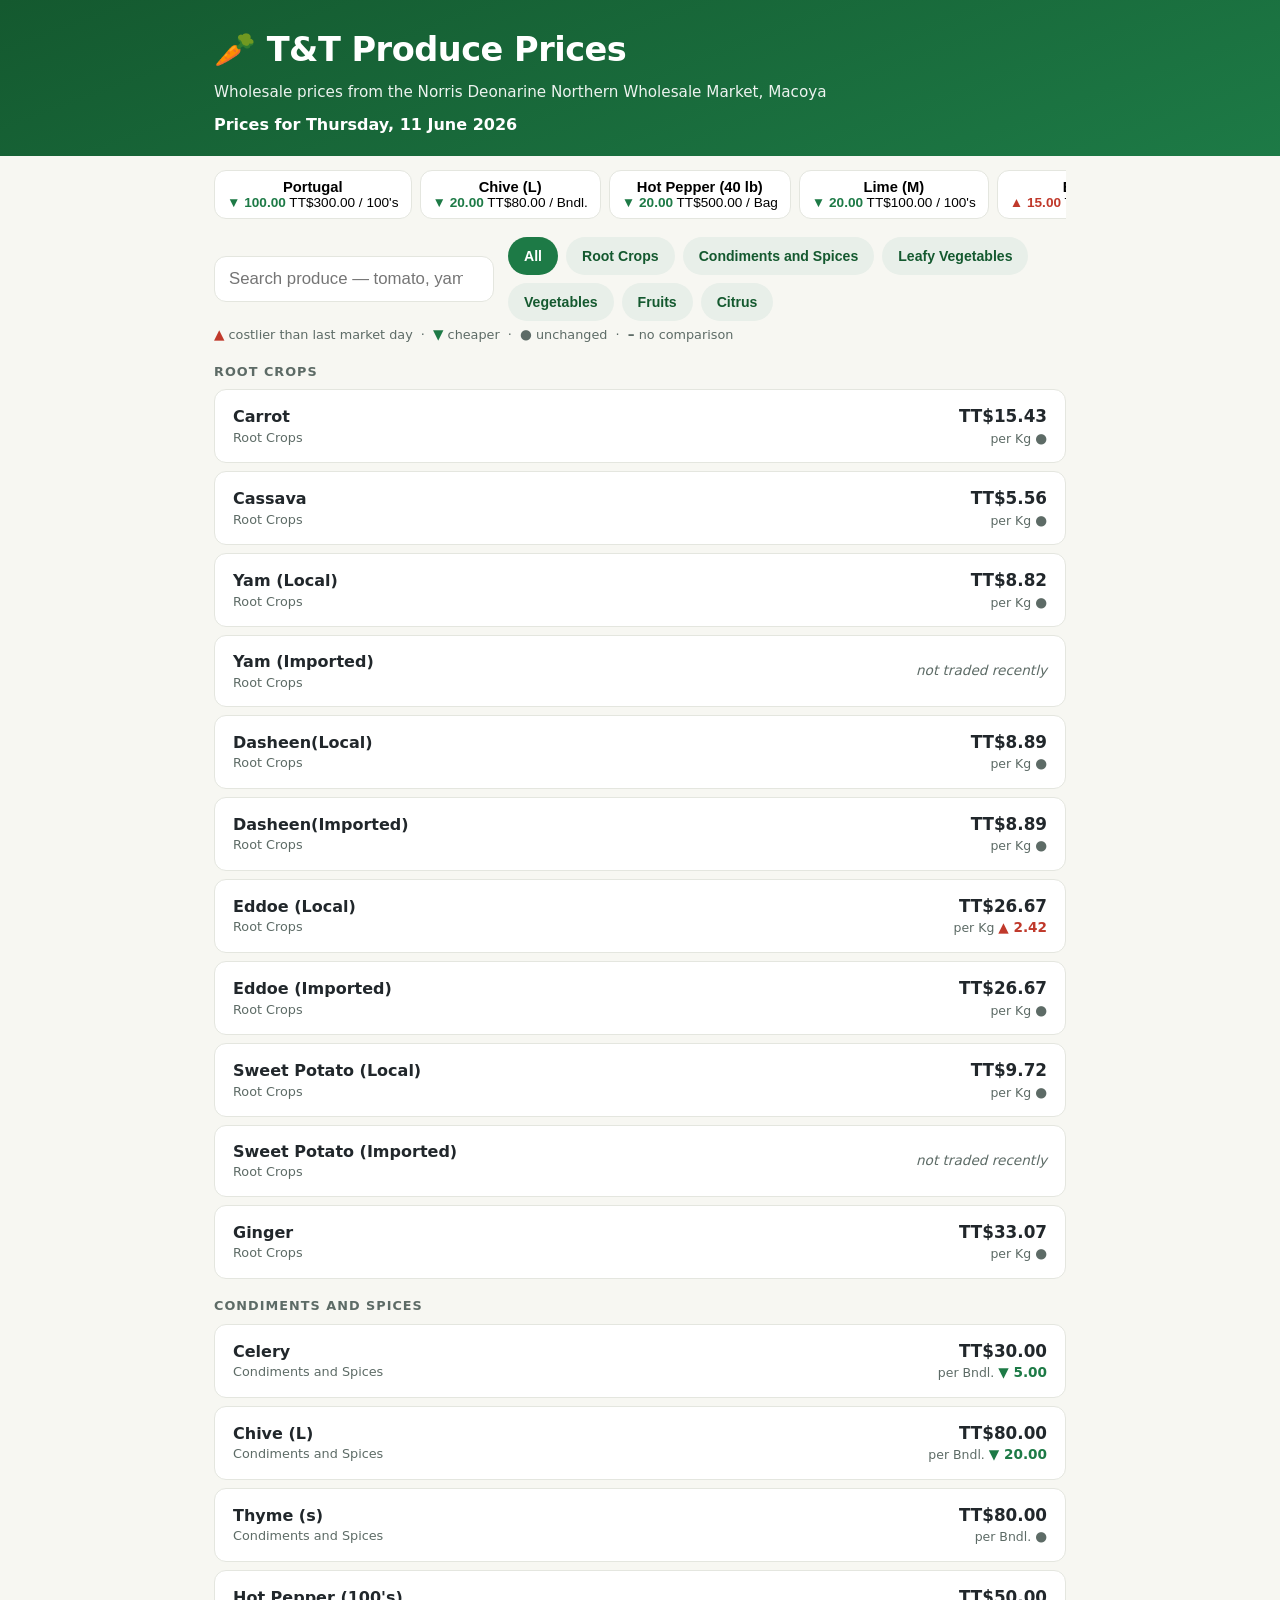
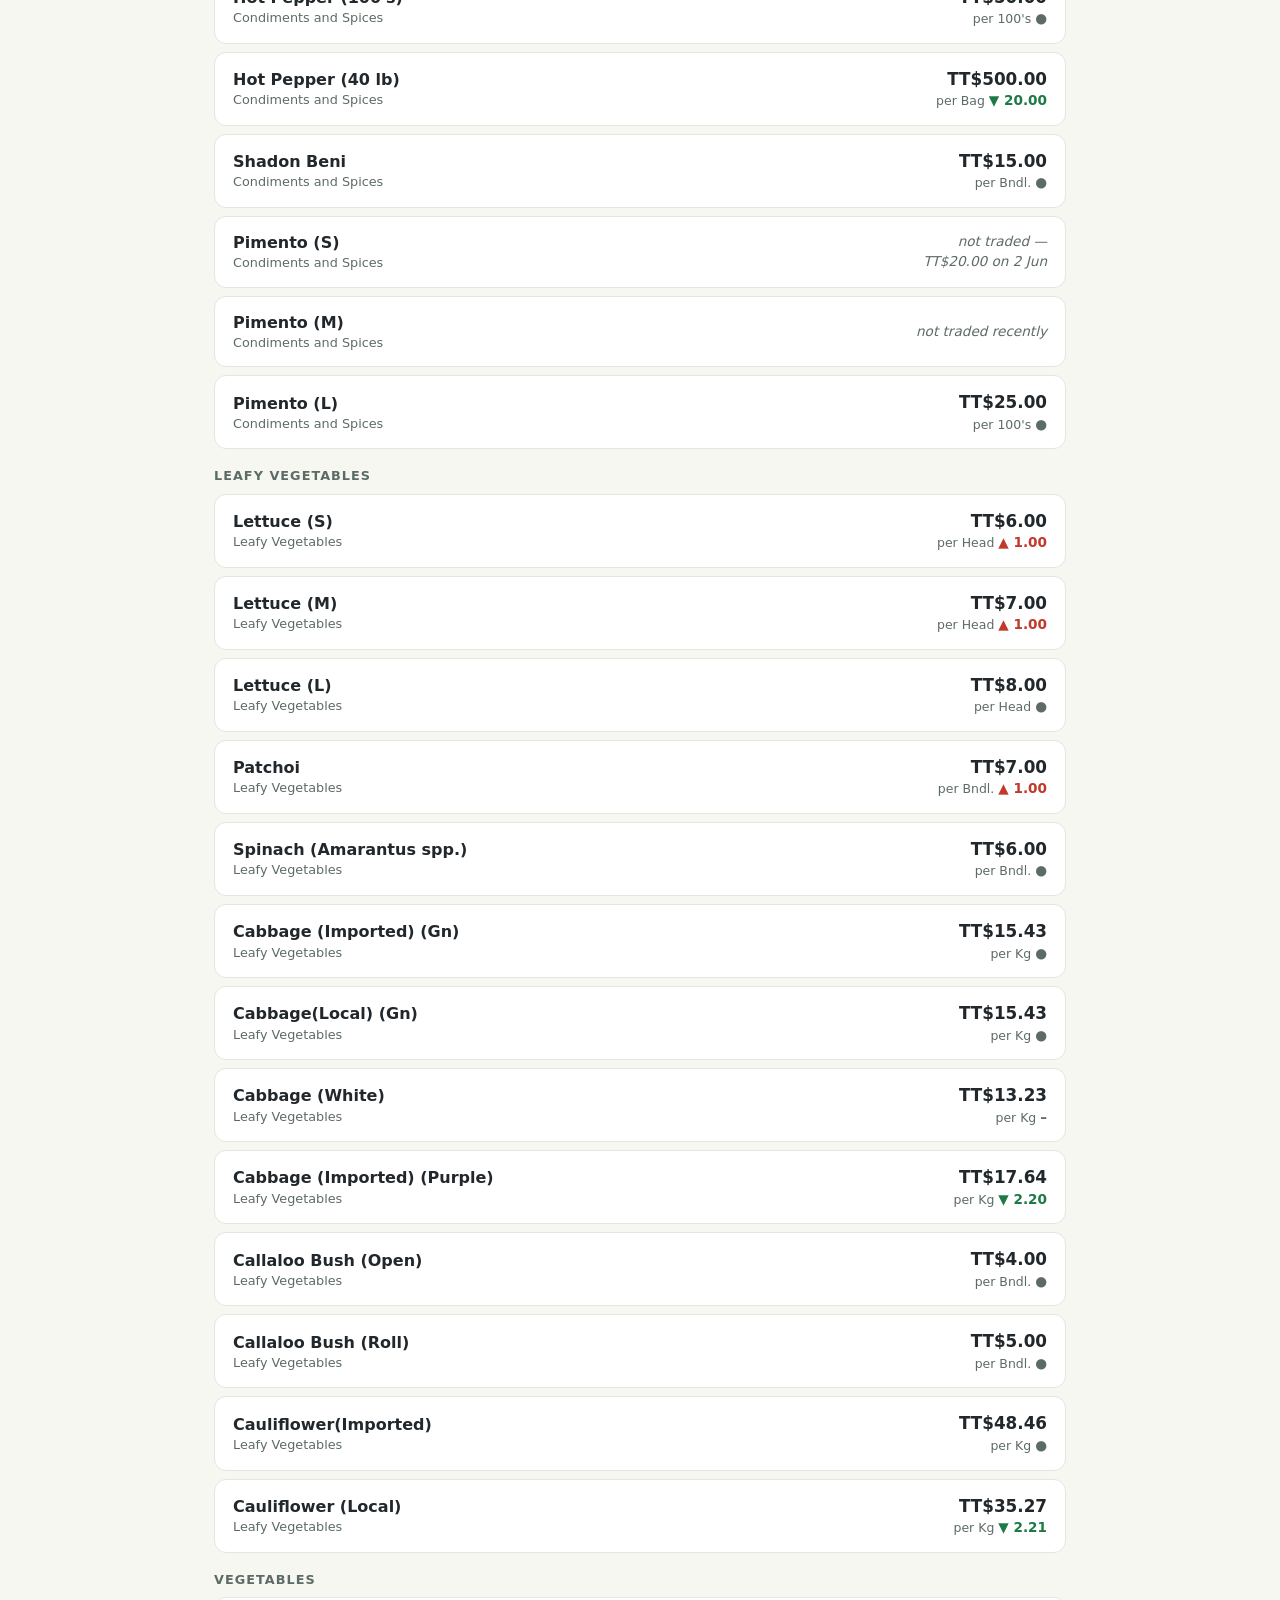
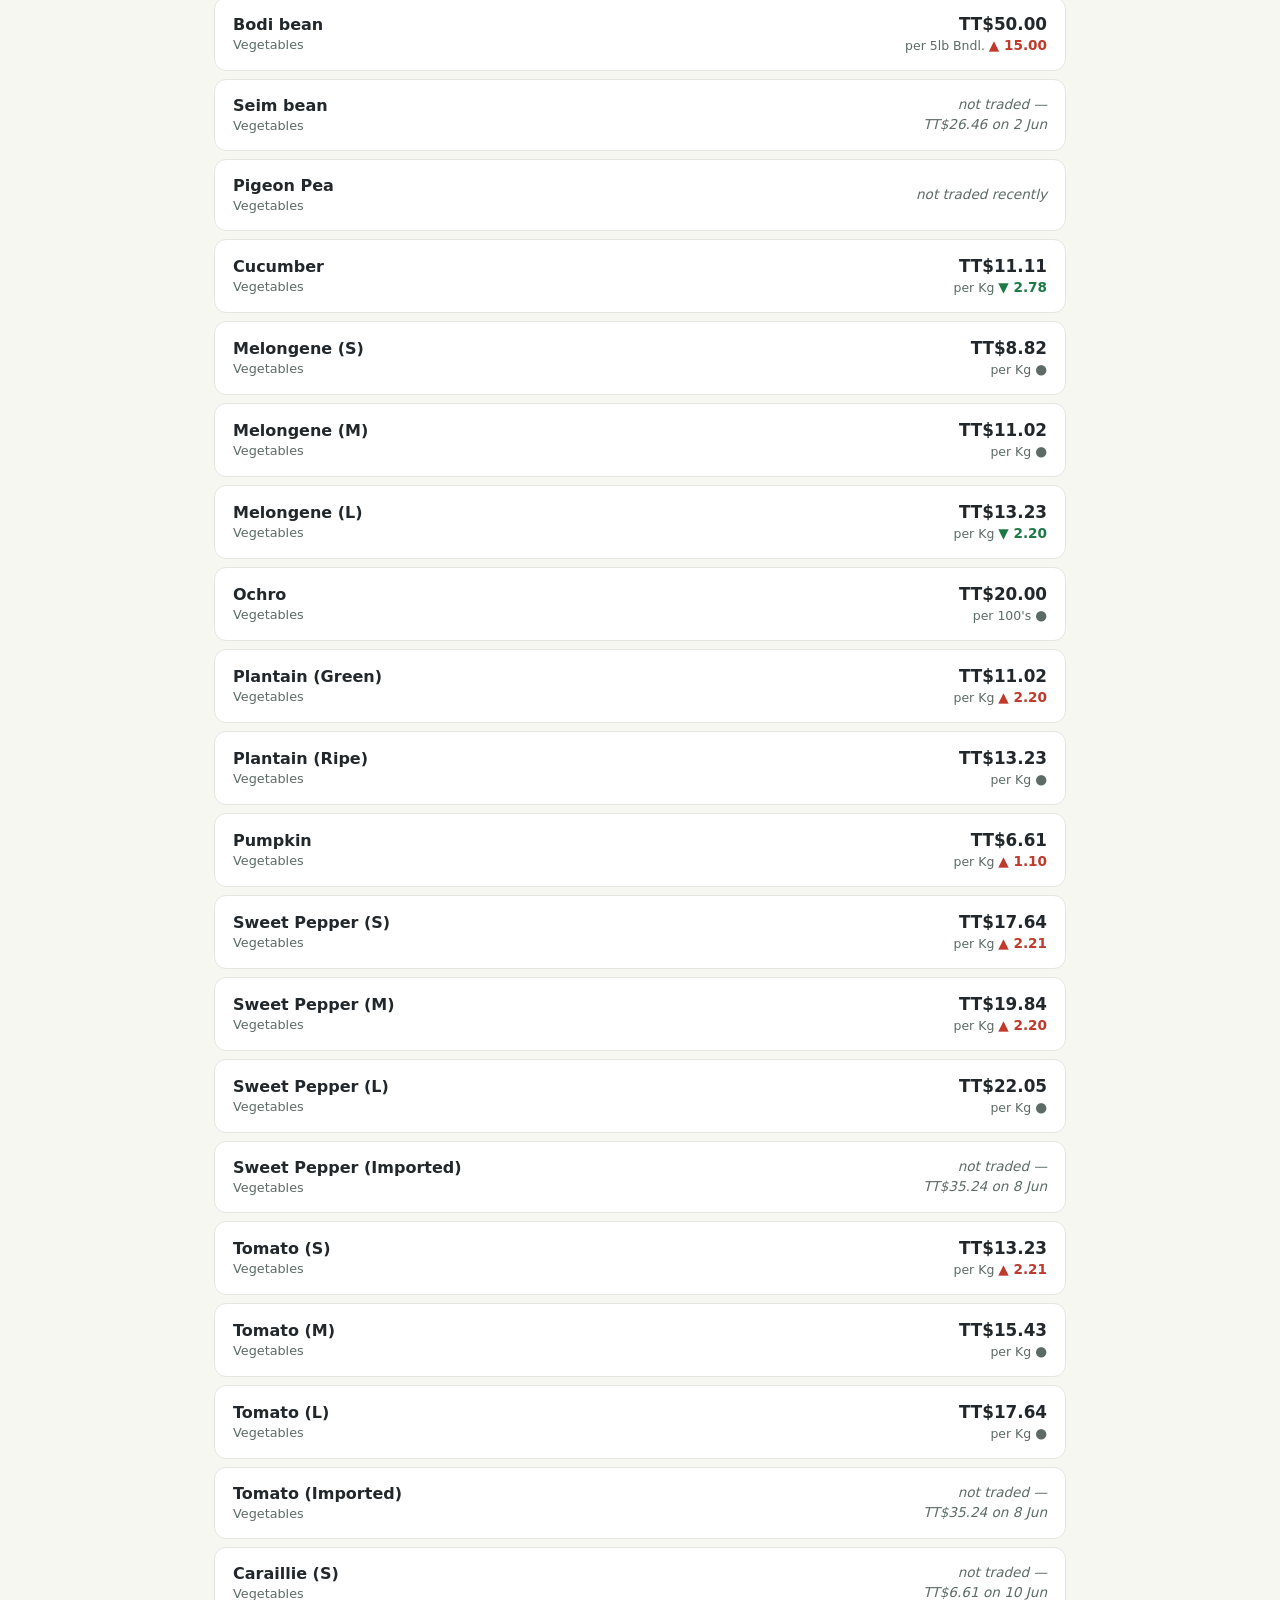
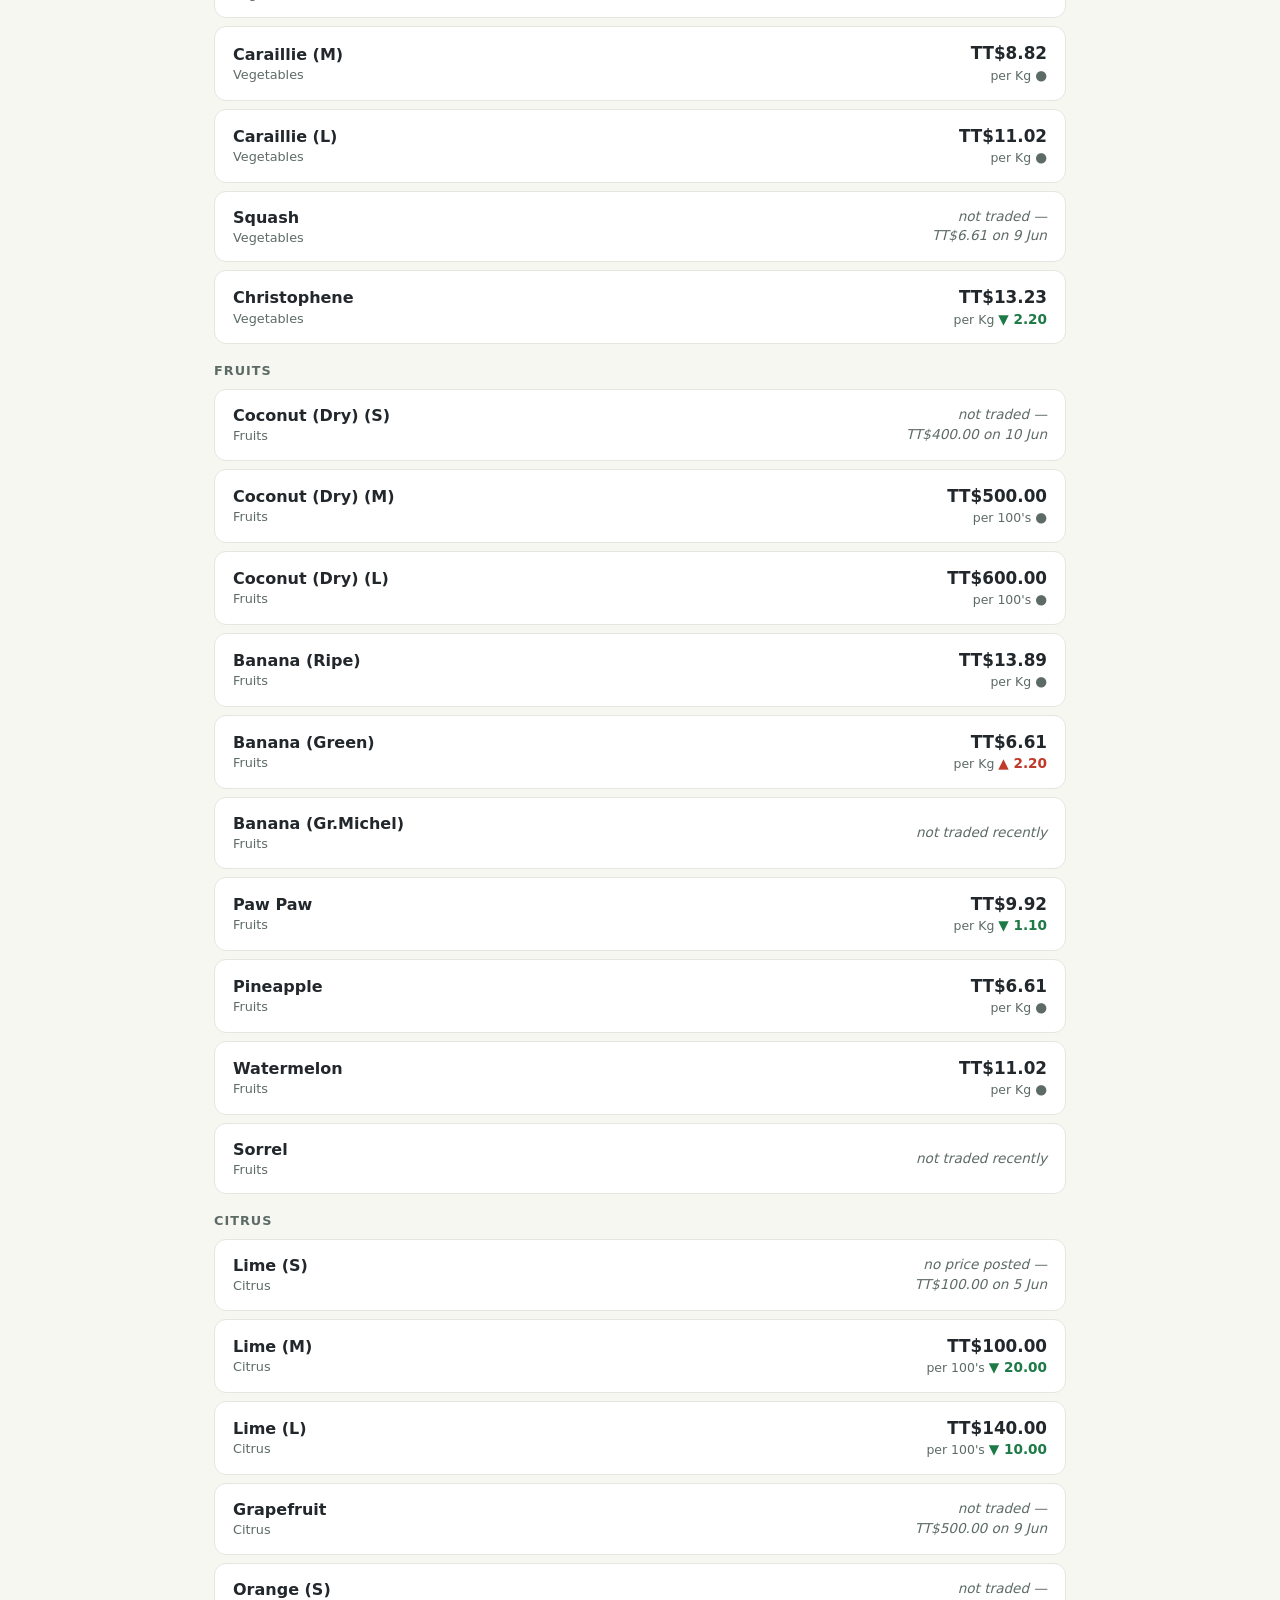
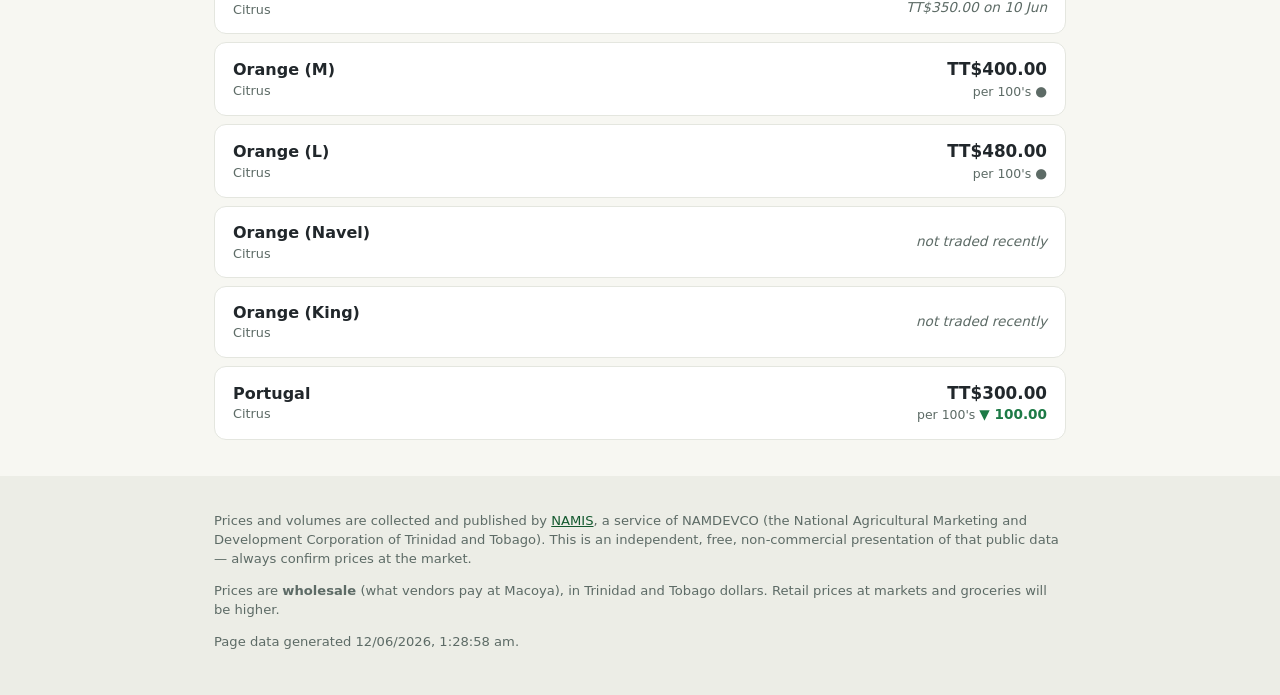
==== site/index.html @ 307e2589 "Initial commit: NAMIS scraper, 2006-2026 price history, and website Scrapes daily wholesale produce " ====
<!DOCTYPE html>
<html lang="en">
<head>
<meta charset="utf-8">
<meta name="viewport" content="width=device-width, initial-scale=1">
<title>T&amp;T Produce Prices — wholesale market prices for Trinidad and Tobago</title>
<meta name="description" content="Daily wholesale produce prices from the Norris Deonarine Northern Wholesale Market, Macoya, Trinidad and Tobago. Data from NAMDEVCO's NAMIS.">
<link rel="stylesheet" href="css/style.css">
<!-- Chart.js is loaded lazily by app.js the first time a chart opens, so a
     slow or blocked CDN can never delay the price board itself. -->
<script src="js/app.js" defer></script>
</head>
<body>

<header class="site-header">
  <div class="wrap">
    <h1>🥕 T&amp;T Produce Prices</h1>
    <p class="tagline">Wholesale prices from the Norris Deonarine Northern Wholesale Market, Macoya</p>
    <p class="report-date" id="report-date">Loading…</p>
  </div>
</header>

<main class="wrap">
  <section id="movers" class="movers" hidden aria-label="Today's biggest price moves"></section>

  <div class="controls">
    <input type="search" id="search" placeholder="Search produce — tomato, yam, fig…"
           aria-label="Search produce" autocomplete="off">
    <div class="chips" id="chips" role="group" aria-label="Filter by category"></div>
  </div>

  <p class="legend">
    <span class="chg up">▲</span> costlier than last market day
    &nbsp;·&nbsp; <span class="chg down">▼</span> cheaper
    &nbsp;·&nbsp; <span class="chg same">●</span> unchanged
    &nbsp;·&nbsp; <span class="chg same">–</span> no comparison
  </p>

  <p id="status" class="sr-only" aria-live="polite"></p>
  <div id="list"></div>
  <p id="empty" class="empty" hidden>Nothing matches that search.</p>
</main>

<footer class="site-footer">
  <div class="wrap">
    <p>Prices and volumes are collected and published by
      <a href="https://www.namistt.com" rel="noopener">NAMIS</a>, a service of
      NAMDEVCO (the National Agricultural Marketing and Development Corporation
      of Trinidad and Tobago). This is an independent, free, non-commercial
      presentation of that public data — always confirm prices at the market.</p>
    <p>Prices are <strong>wholesale</strong> (what vendors pay at Macoya), in
      Trinidad and Tobago dollars. Retail prices at markets and groceries will
      be higher.</p>
    <p id="generated-at"></p>
  </div>
</footer>

</body>
</html>
---- site/css/style.css ----
/* Mobile-first: the base styles target phones; the few @media blocks at the
   bottom widen things for laptops/desktops. */

:root {
  --green: #1d7a46;
  --green-dark: #14592f;
  --bg: #f7f7f2;
  --card: #ffffff;
  --ink: #21272b;
  --ink-soft: #5d6b66;
  --line: #e4e6df;
  --up: #c0392b;     /* costlier — warm red */
  --down: #1d7a46;   /* cheaper — green */
  --same: #5d6b66;   /* dark enough for WCAG AA contrast on white */
  --chip-bg: #e8efe9;
  --radius: 12px;
}

* { box-sizing: border-box; }

/* Visually hidden but read by screen readers (search result counts). */
.sr-only {
  position: absolute;
  width: 1px; height: 1px;
  margin: -1px; padding: 0;
  overflow: hidden;
  clip: rect(0 0 0 0);
  white-space: nowrap;
  border: 0;
}

body {
  margin: 0;
  background: var(--bg);
  color: var(--ink);
  font-family: system-ui, -apple-system, "Segoe UI", Roboto, sans-serif;
  line-height: 1.45;
  -webkit-font-smoothing: antialiased;
}

.wrap { max-width: 880px; margin: 0 auto; padding: 0 14px; }

/* ---------- header ---------- */
.site-header {
  background: linear-gradient(160deg, var(--green-dark), var(--green));
  color: #fff;
  padding: 26px 0 20px;
}
.site-header h1 { margin: 0; font-size: 1.65rem; letter-spacing: -0.5px; }
.tagline { margin: 6px 0 0; opacity: 0.92; font-size: 0.95rem; }
.report-date { margin: 10px 0 0; font-weight: 600; font-size: 1rem; }

/* ---------- movers strip ---------- */
.movers {
  display: flex;
  gap: 8px;
  overflow-x: auto;
  padding: 14px 0 2px;
  scrollbar-width: none;
}
.movers::-webkit-scrollbar { display: none; }
.mover {
  flex: 0 0 auto;
  background: var(--card);
  border: 1px solid var(--line);
  border-radius: var(--radius);
  padding: 8px 12px;
  font-size: 0.85rem;
  white-space: nowrap;
  cursor: pointer;
}
.mover b { display: block; font-size: 0.92rem; }

/* ---------- controls ---------- */
.controls { padding-top: 12px; position: sticky; top: 0; background: var(--bg); z-index: 5; }
#search {
  width: 100%;
  font-size: 1.05rem;
  padding: 12px 14px;
  border: 1.5px solid var(--line);
  border-radius: var(--radius);
  background: var(--card);
}
#search:focus { outline: 2px solid var(--green); border-color: var(--green); }

.chips { display: flex; gap: 8px; overflow-x: auto; padding: 10px 0; scrollbar-width: none; }
.chips::-webkit-scrollbar { display: none; }
.chip {
  flex: 0 0 auto;
  border: none;
  background: var(--chip-bg);
  color: var(--green-dark);
  font-size: 0.88rem;
  font-weight: 600;
  padding: 11px 16px; /* comfortable thumb target on phones */
  border-radius: 999px;
  cursor: pointer;
}
.chip[aria-pressed="true"] { background: var(--green); color: #fff; }

.legend { color: var(--ink-soft); font-size: 0.8rem; margin: 4px 0 10px; }

/* ---------- commodity list ---------- */
.category-head {
  margin: 18px 0 8px;
  font-size: 0.8rem;
  font-weight: 700;
  text-transform: uppercase;
  letter-spacing: 0.08em;
  color: var(--ink-soft);
}

.item {
  background: var(--card);
  border: 1px solid var(--line);
  border-radius: var(--radius);
  margin-bottom: 8px;
  overflow: hidden;
  scroll-margin-top: 80px; /* keep rows clear of the sticky search bar
                              when the movers strip scrolls to them */
}
.item-row {
  display: flex;
  align-items: center;
  gap: 10px;
  width: 100%;
  padding: 12px 14px;
  background: none;
  border: none;
  font: inherit;
  color: inherit;
  text-align: left;
  cursor: pointer;
}
.item-row:focus-visible { outline: 2px solid var(--green); outline-offset: -2px; }

.item-name { flex: 1 1 auto; min-width: 0; }
.item-name b { font-size: 1rem; }
.item-name small { display: block; color: var(--ink-soft); font-size: 0.8rem; }

.item-price { text-align: right; white-space: nowrap; }
.price-now { font-weight: 700; font-size: 1.05rem; }
.price-unit { color: var(--ink-soft); font-size: 0.78rem; }
.not-traded { color: var(--ink-soft); font-size: 0.85rem; font-style: italic; }

.chg { font-weight: 700; font-size: 0.85rem; white-space: nowrap; }
.chg.up { color: var(--up); }
.chg.down { color: var(--down); }
.chg.same { color: var(--same); }

/* ---------- expanded detail ---------- */
.detail { border-top: 1px solid var(--line); padding: 12px 14px; }
.detail .facts { color: var(--ink-soft); font-size: 0.88rem; margin: 0 0 10px; }
.ranges { display: flex; gap: 6px; margin-bottom: 10px; }
.range-btn {
  border: 1px solid var(--line);
  background: var(--card);
  border-radius: 8px;
  padding: 9px 14px;
  font-size: 0.85rem;
  font-weight: 600;
  color: var(--ink-soft);
  cursor: pointer;
}
.range-btn[aria-pressed="true"] { background: var(--green); border-color: var(--green); color: #fff; }
.chart-box { position: relative; height: 220px; }
.chart-note { color: var(--ink-soft); font-size: 0.78rem; margin: 8px 0 0; }

/* ---------- footer ---------- */
.empty { color: var(--ink-soft); text-align: center; padding: 30px 0; }
.site-footer {
  margin-top: 36px;
  padding: 22px 0 30px;
  background: #ecede6;
  color: var(--ink-soft);
  font-size: 0.82rem;
}
.site-footer a { color: var(--green-dark); }

/* ---------- wider screens ---------- */
@media (min-width: 700px) {
  .site-header h1 { font-size: 2.1rem; }
  .item-row { padding: 14px 18px; }
  .chart-box { height: 300px; }
  .controls { display: flex; gap: 14px; align-items: center; padding-top: 16px; }
  #search { flex: 1 0 280px; }
  .chips { padding: 0; flex-wrap: wrap; overflow-x: visible; }
}
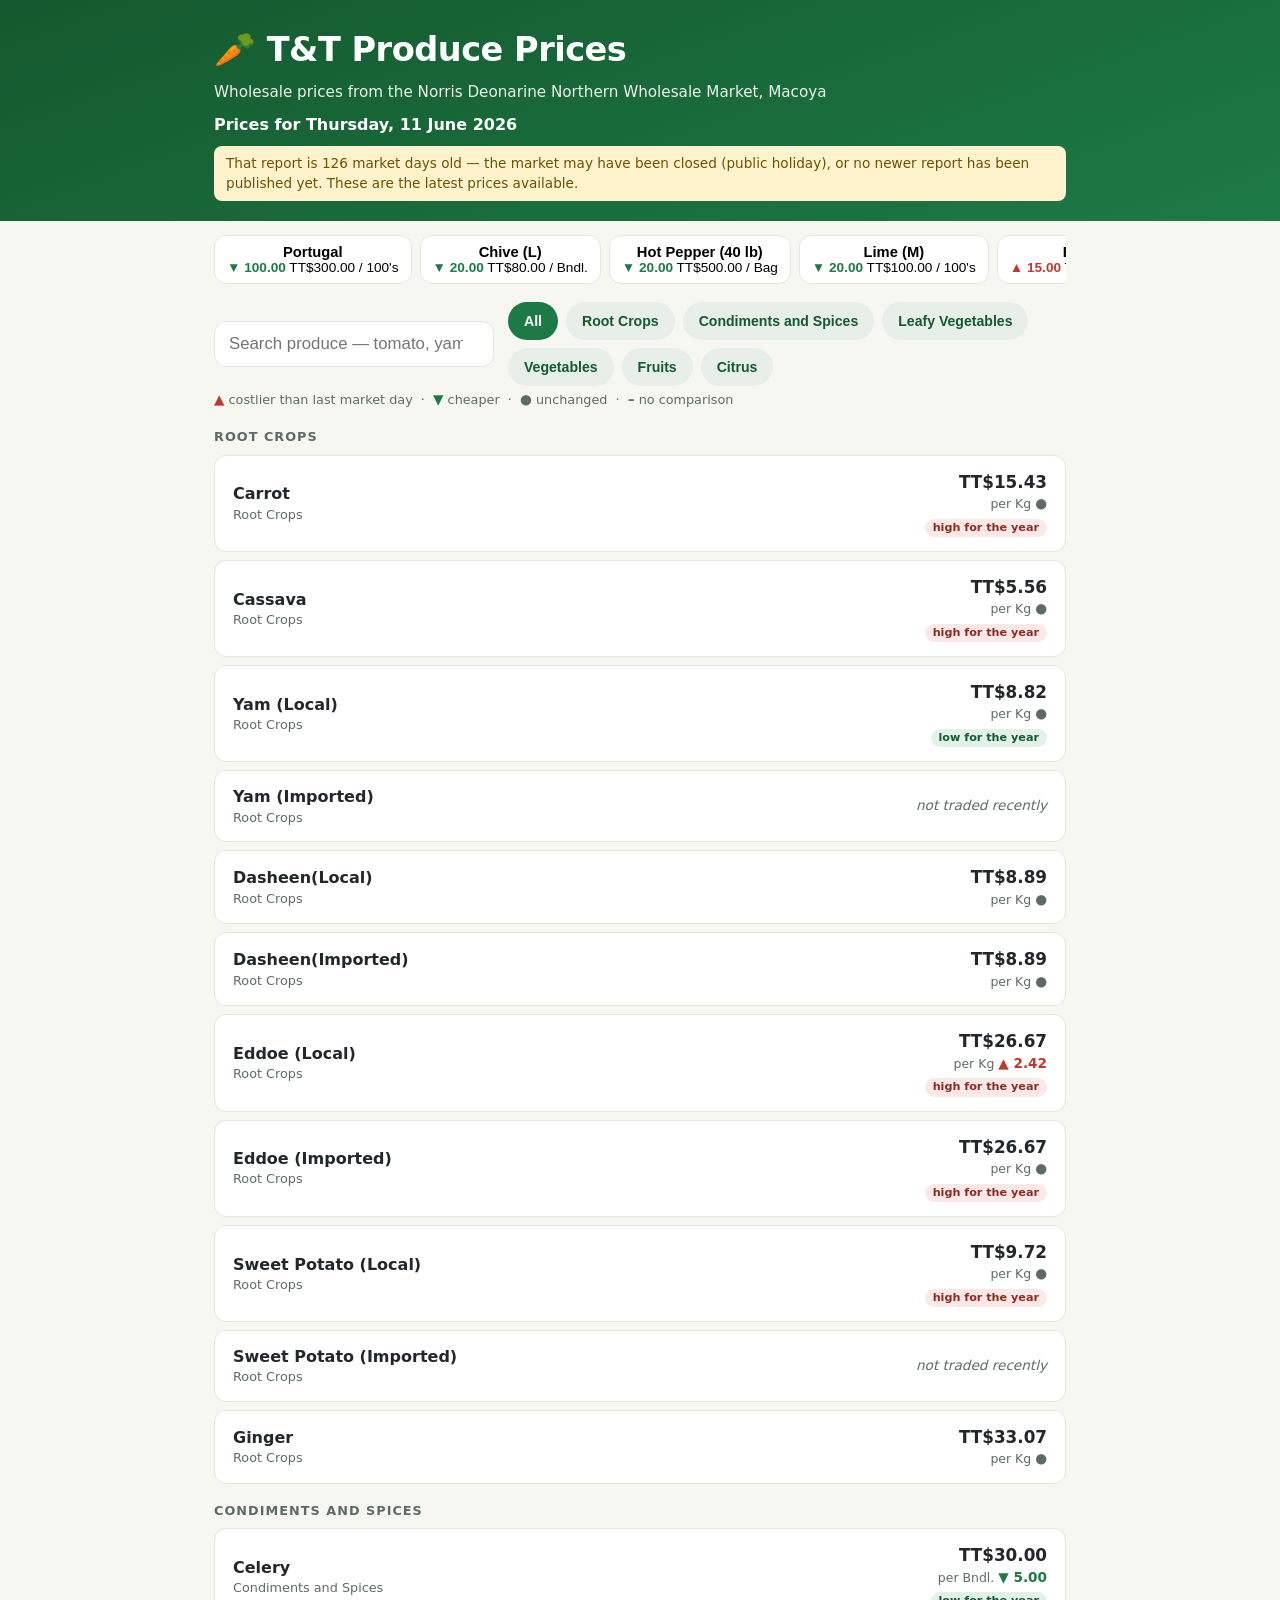
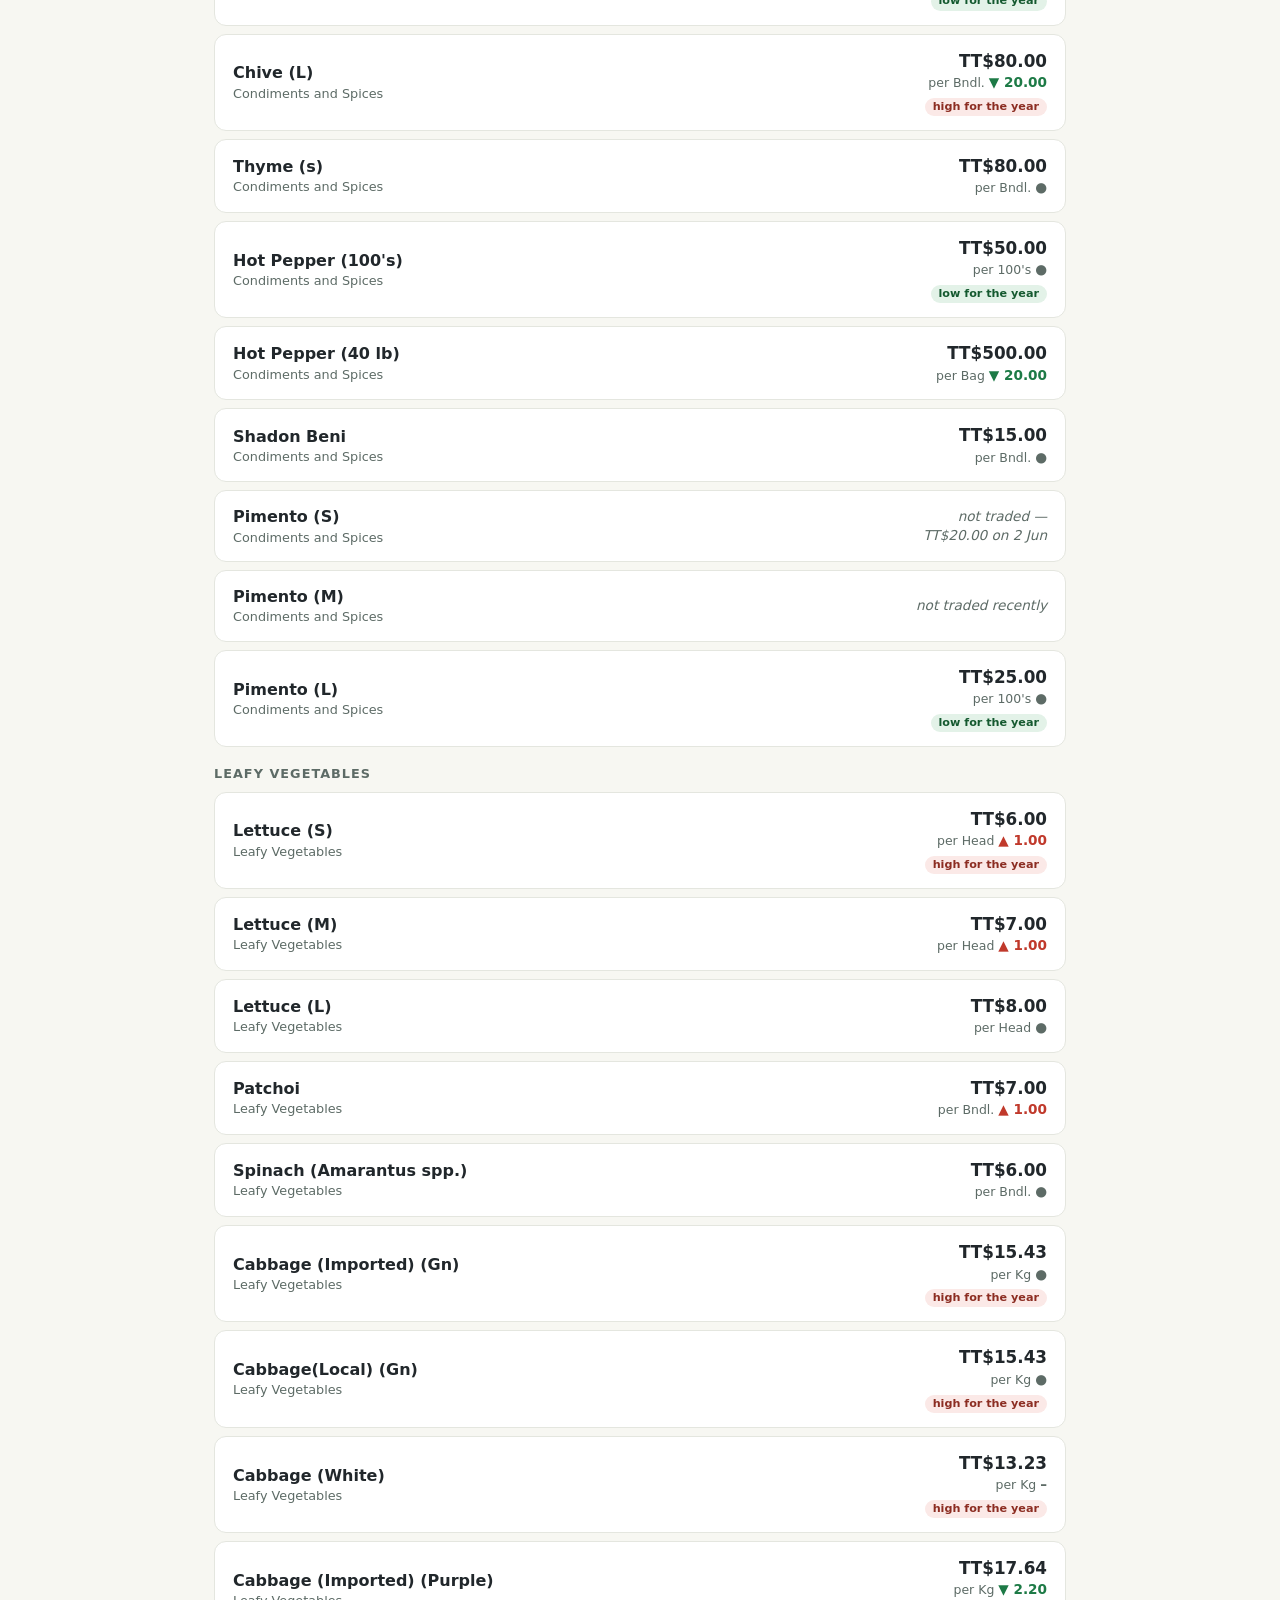
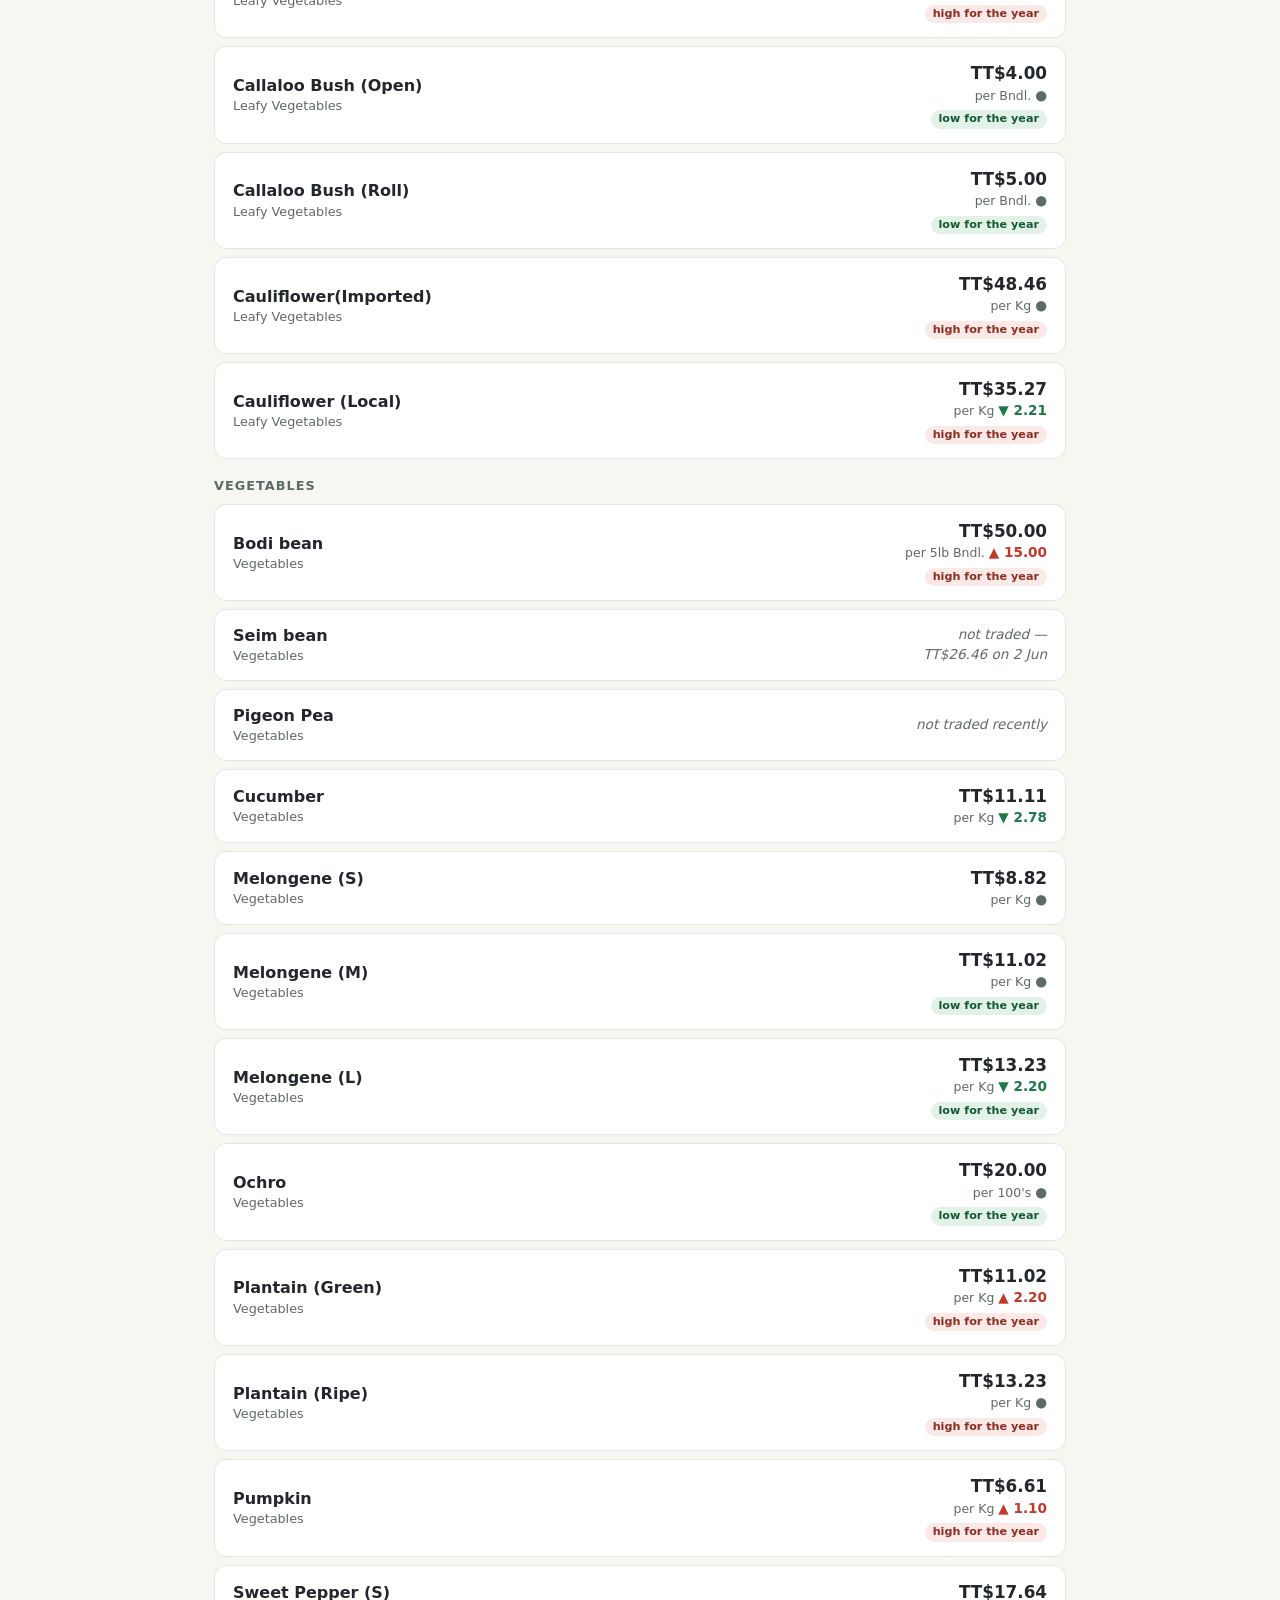
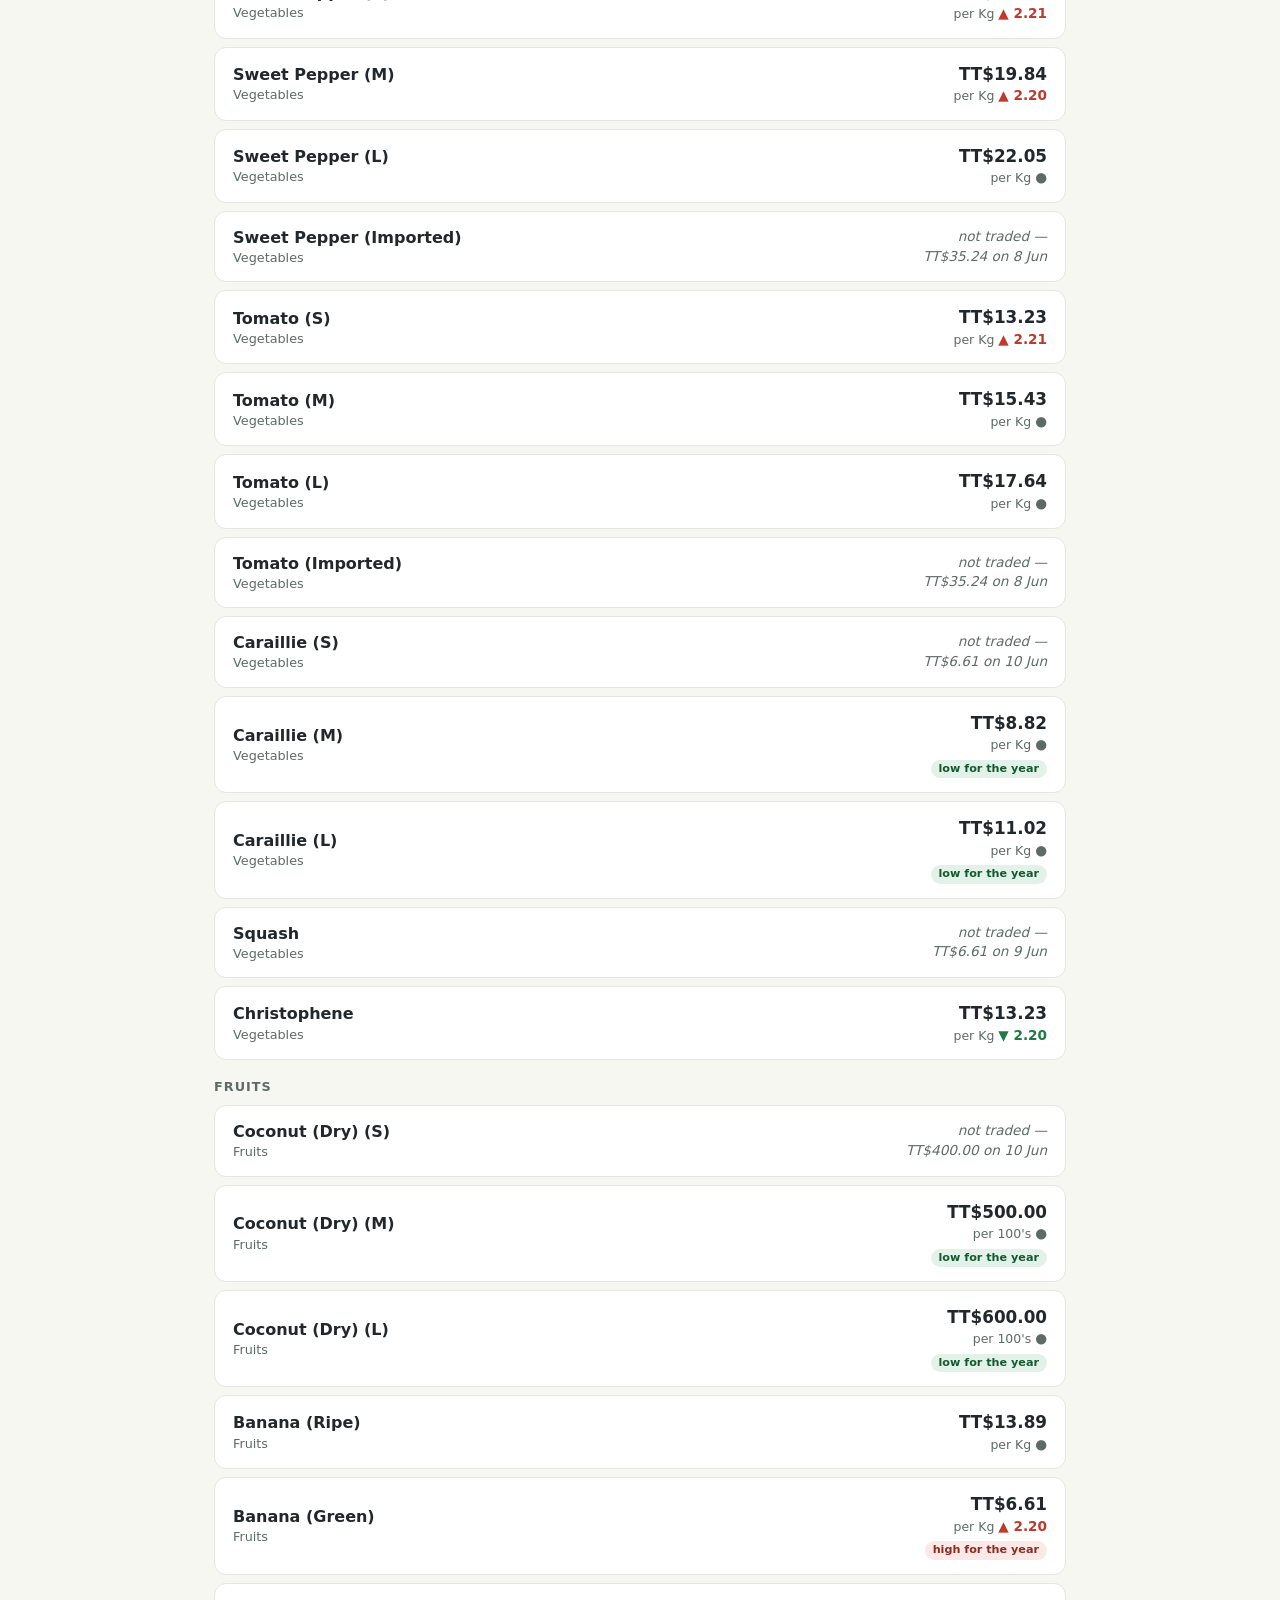
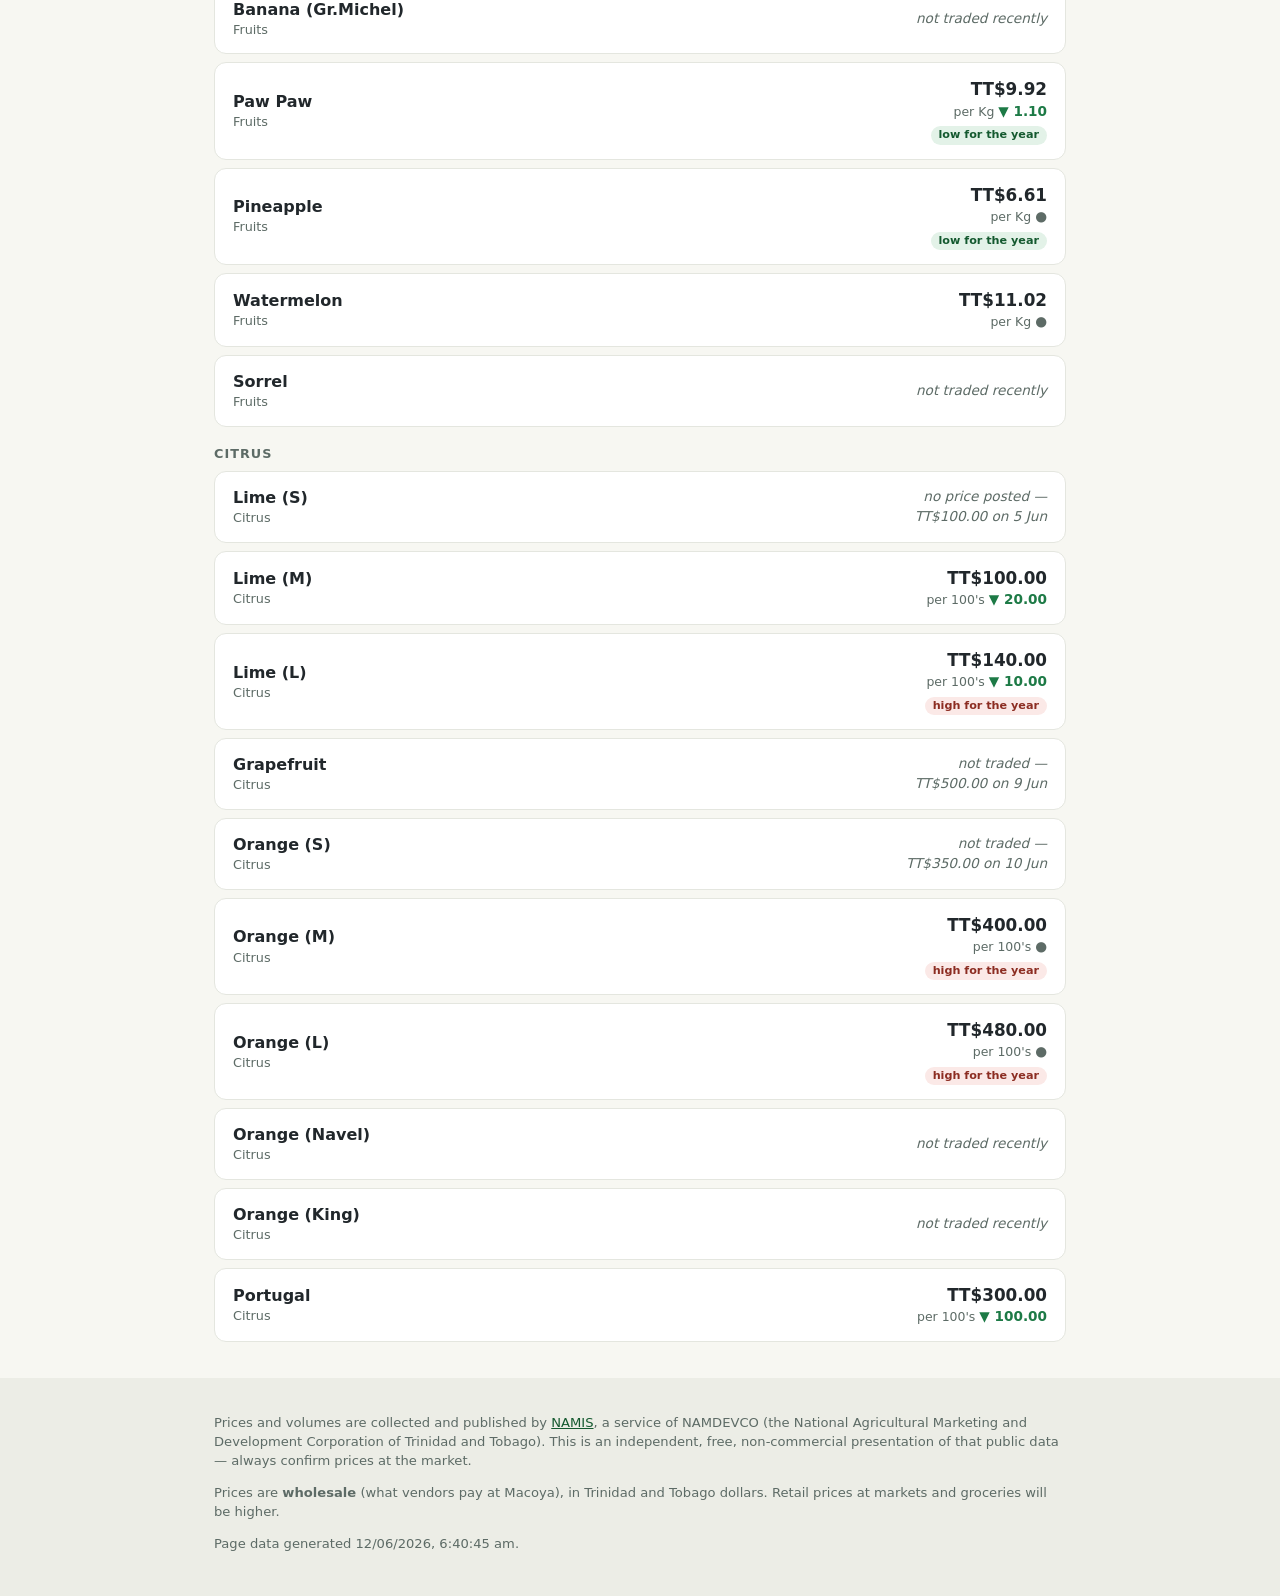
==== commit 32c4ae59: "Add good-price badges, share links, stale-data notice, seasonality - build_site_data.py now emits ye" ====
--- a/site/index.html
+++ b/site/index.html
@@ -5,6 +5,18 @@
 <meta name="viewport" content="width=device-width, initial-scale=1">
 <title>T&amp;T Produce Prices — wholesale market prices for Trinidad and Tobago</title>
 <meta name="description" content="Daily wholesale produce prices from the Norris Deonarine Northern Wholesale Market, Macoya, Trinidad and Tobago. Data from NAMDEVCO's NAMIS.">
+<meta name="theme-color" content="#1d7a46">
+<link rel="canonical" href="https://ttproduceprices.com/">
+<!-- Share cards: what WhatsApp/Facebook/X show when someone sends a link. -->
+<meta property="og:type" content="website">
+<meta property="og:site_name" content="T&amp;T Produce Prices">
+<meta property="og:title" content="T&amp;T Produce Prices — today's wholesale market prices">
+<meta property="og:description" content="Daily wholesale prices from the Macoya market, searchable by what you call it, with 20 years of price history.">
+<meta property="og:url" content="https://ttproduceprices.com/">
+<meta property="og:image" content="https://ttproduceprices.com/og-image.png">
+<meta property="og:image:width" content="1200">
+<meta property="og:image:height" content="630">
+<meta name="twitter:card" content="summary_large_image">
 <link rel="stylesheet" href="css/style.css">
 <!-- Chart.js is loaded lazily by app.js the first time a chart opens, so a
      slow or blocked CDN can never delay the price board itself. -->
@@ -17,6 +29,7 @@
     <h1>🥕 T&amp;T Produce Prices</h1>
     <p class="tagline">Wholesale prices from the Norris Deonarine Northern Wholesale Market, Macoya</p>
     <p class="report-date" id="report-date">Loading…</p>
+    <p class="stale-note" id="stale-note" role="status" hidden></p>
   </div>
 </header>
 
--- a/site/css/style.css
+++ b/site/css/style.css
@@ -50,6 +50,16 @@
 .tagline { margin: 6px 0 0; opacity: 0.92; font-size: 0.95rem; }
 .report-date { margin: 10px 0 0; font-weight: 600; font-size: 1rem; }
 
+/* Amber "data is older than it should be" note under the report date. */
+.stale-note {
+  margin: 10px 0 0;
+  padding: 8px 12px;
+  border-radius: 8px;
+  background: #fff3cd;
+  color: #6b5200;
+  font-size: 0.85rem;
+}
+
 /* ---------- movers strip ---------- */
 .movers {
   display: flex;
@@ -148,6 +158,19 @@
 .chg.down { color: var(--down); }
 .chg.same { color: var(--same); }
 
+/* "low/high for the year" pill under a price. Green is shopper's good news. */
+.level {
+  display: inline-block;
+  margin-top: 4px;
+  padding: 1px 8px;
+  border-radius: 999px;
+  font-size: 0.7rem;
+  font-weight: 700;
+  white-space: nowrap;
+}
+.level.low { background: #e3f2e8; color: var(--green-dark); }
+.level.high { background: #fbe9e7; color: #8c2d22; }
+
 /* ---------- expanded detail ---------- */
 .detail { border-top: 1px solid var(--line); padding: 12px 14px; }
 .detail .facts { color: var(--ink-soft); font-size: 0.88rem; margin: 0 0 10px; }
@@ -165,6 +188,28 @@
 .range-btn[aria-pressed="true"] { background: var(--green); border-color: var(--green); color: #fff; }
 .chart-box { position: relative; height: 220px; }
 .chart-note { color: var(--ink-soft); font-size: 0.78rem; margin: 8px 0 0; }
+
+/* ---------- seasonality ("best time to buy") ---------- */
+.seasonality { margin-top: 16px; }
+.season-head { margin: 0 0 2px; font-size: 0.88rem; }
+.season-text { color: var(--ink-soft); font-size: 0.82rem; margin: 0 0 8px; }
+.season-bars { display: flex; gap: 3px; align-items: flex-end; height: 52px; }
+.season-bar {
+  flex: 1;
+  background: #c5d6ca;
+  border-radius: 3px 3px 0 0;
+  min-height: 3px;
+}
+.season-bar.none { height: 3px; background: var(--line); }
+.season-bar.cheap { background: var(--green); }
+.season-bar.dear { background: var(--up); }
+.season-letters { display: flex; gap: 3px; margin-top: 3px; }
+.season-letters span {
+  flex: 1;
+  text-align: center;
+  font-size: 0.65rem;
+  color: var(--ink-soft);
+}
 
 /* ---------- footer ---------- */
 .empty { color: var(--ink-soft); text-align: center; padding: 30px 0; }
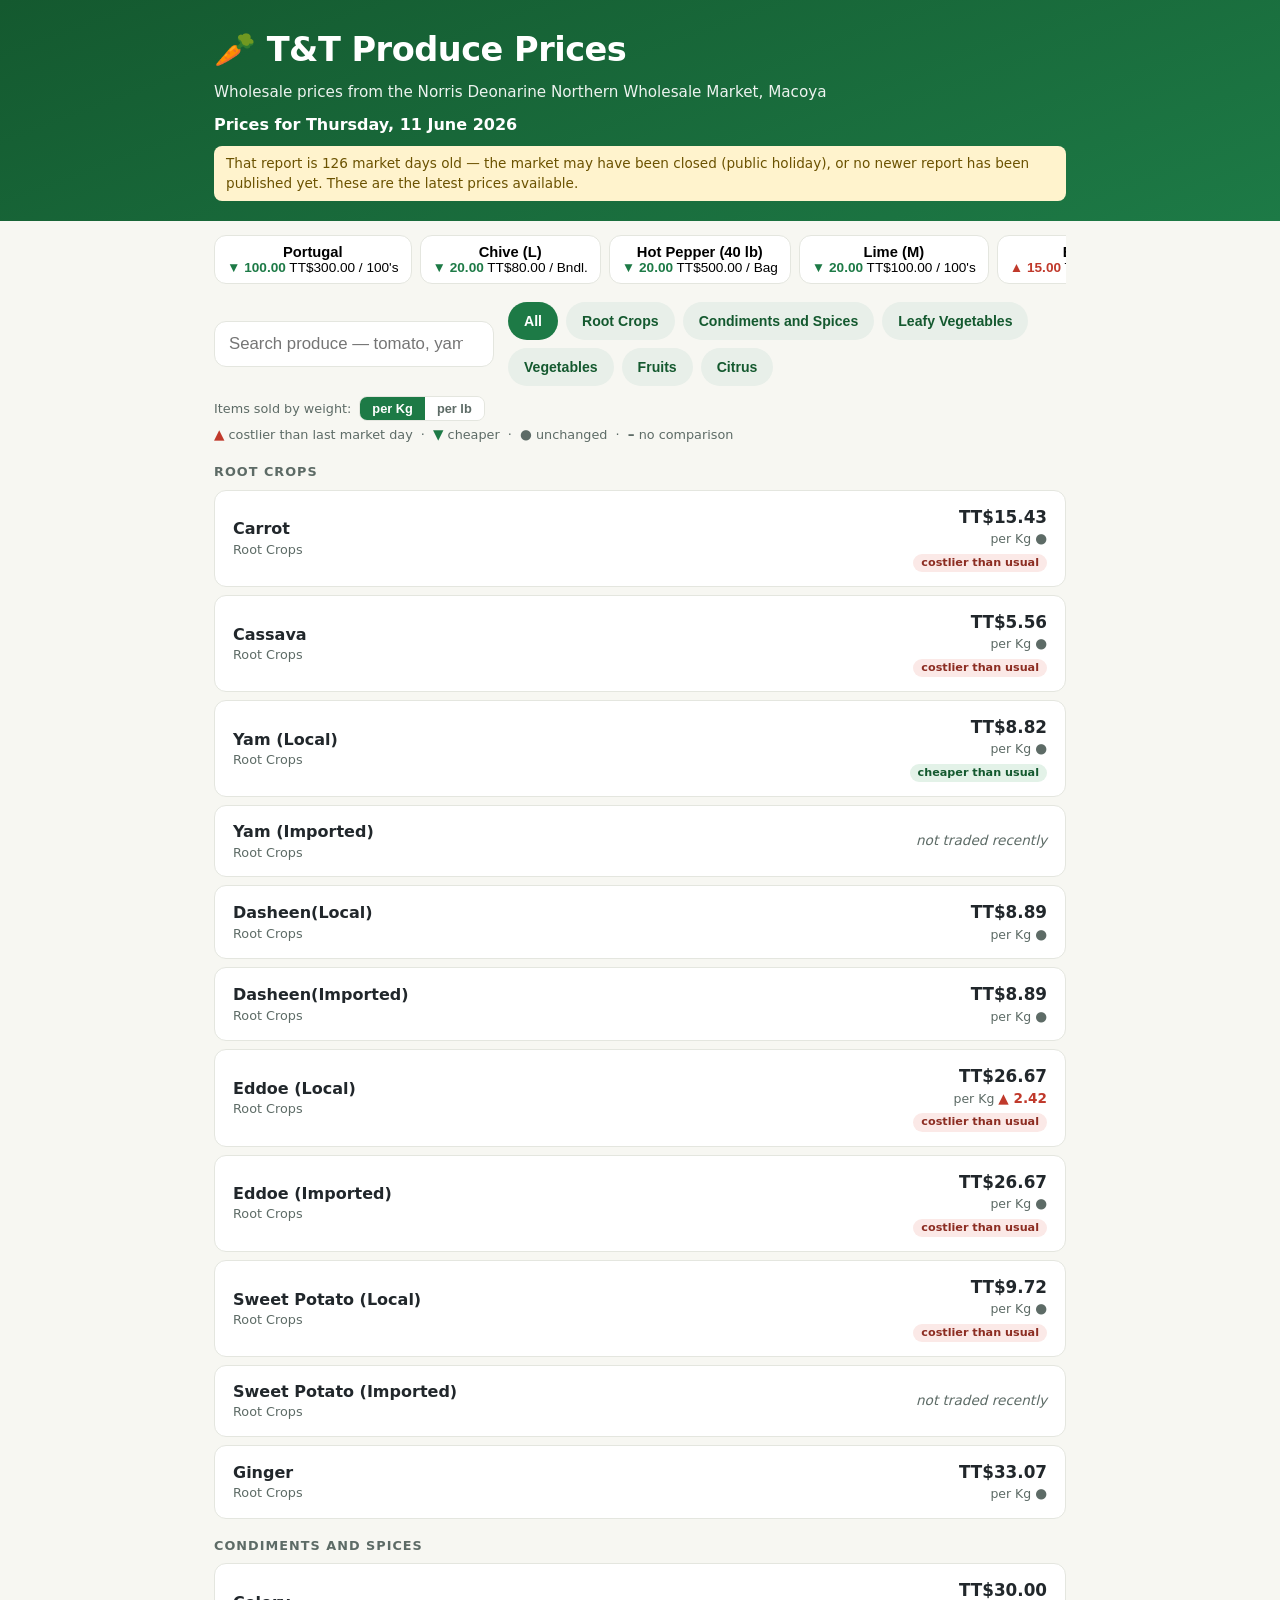
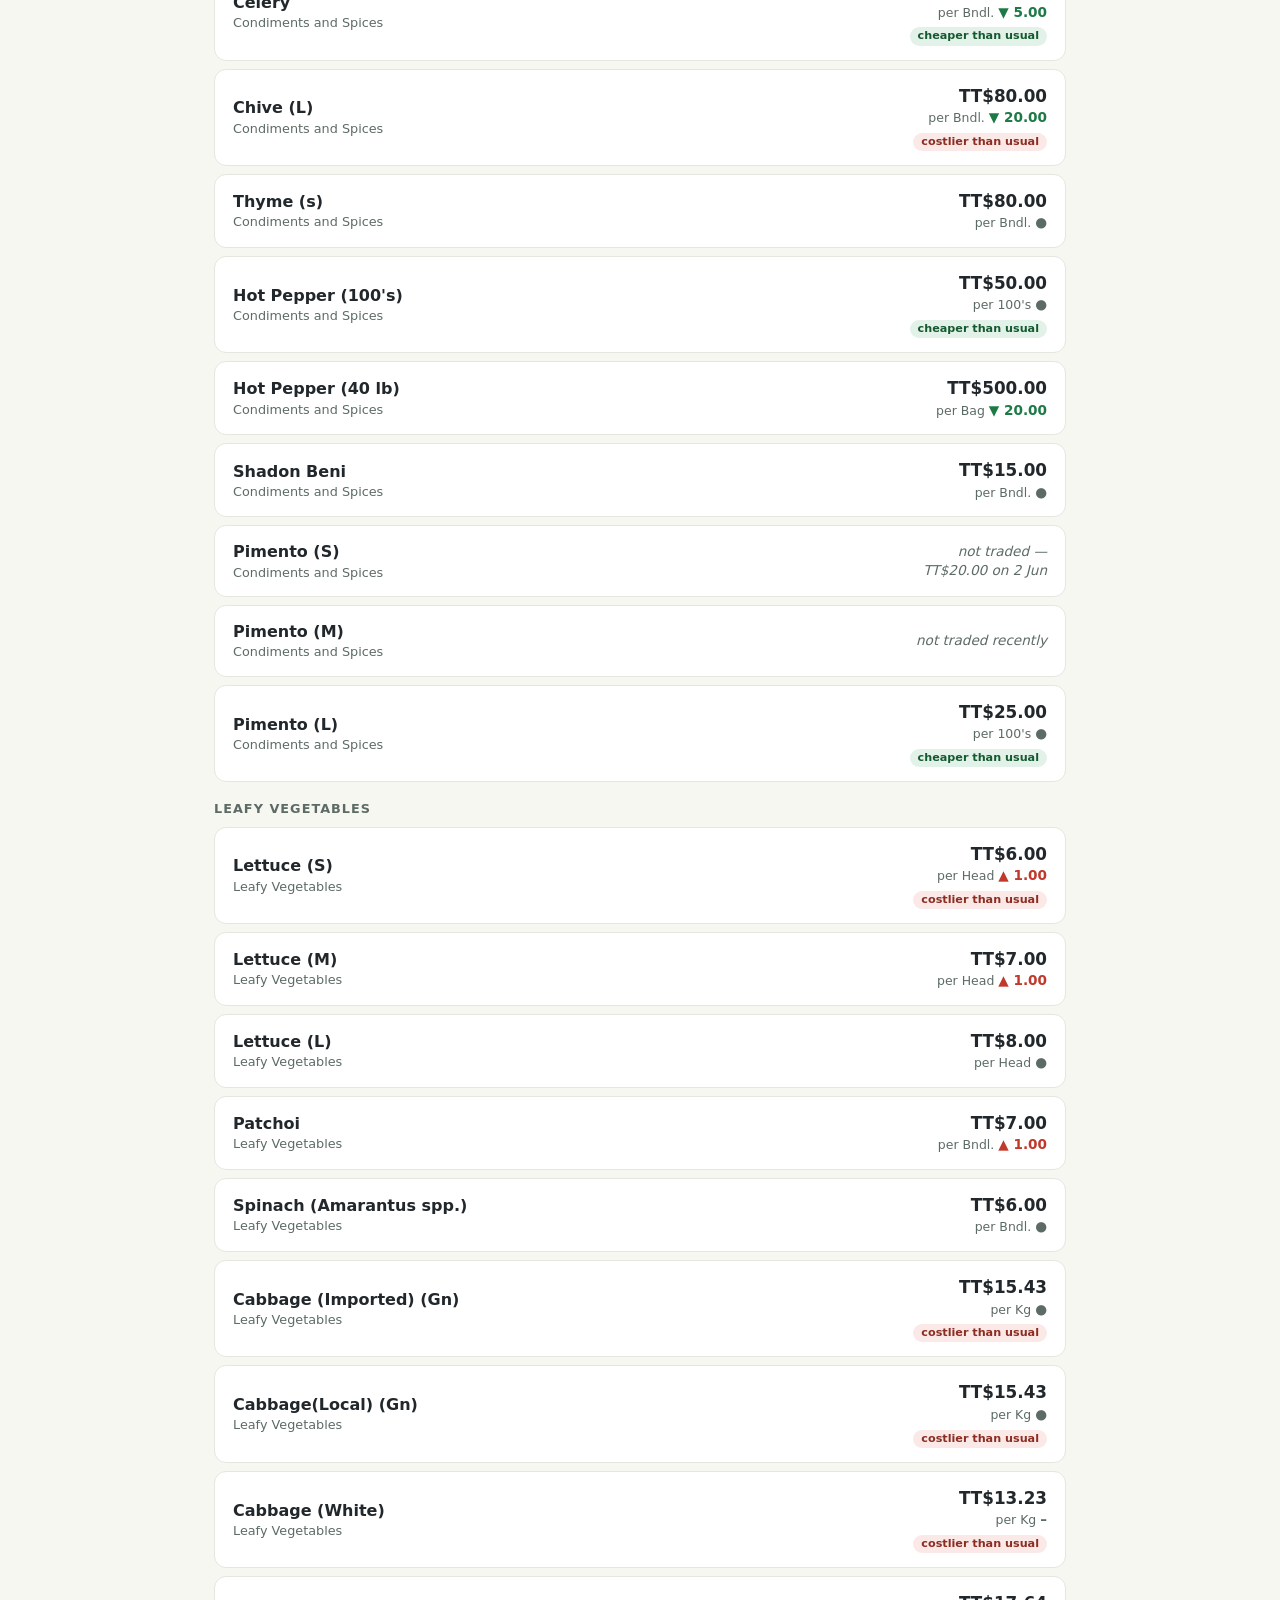
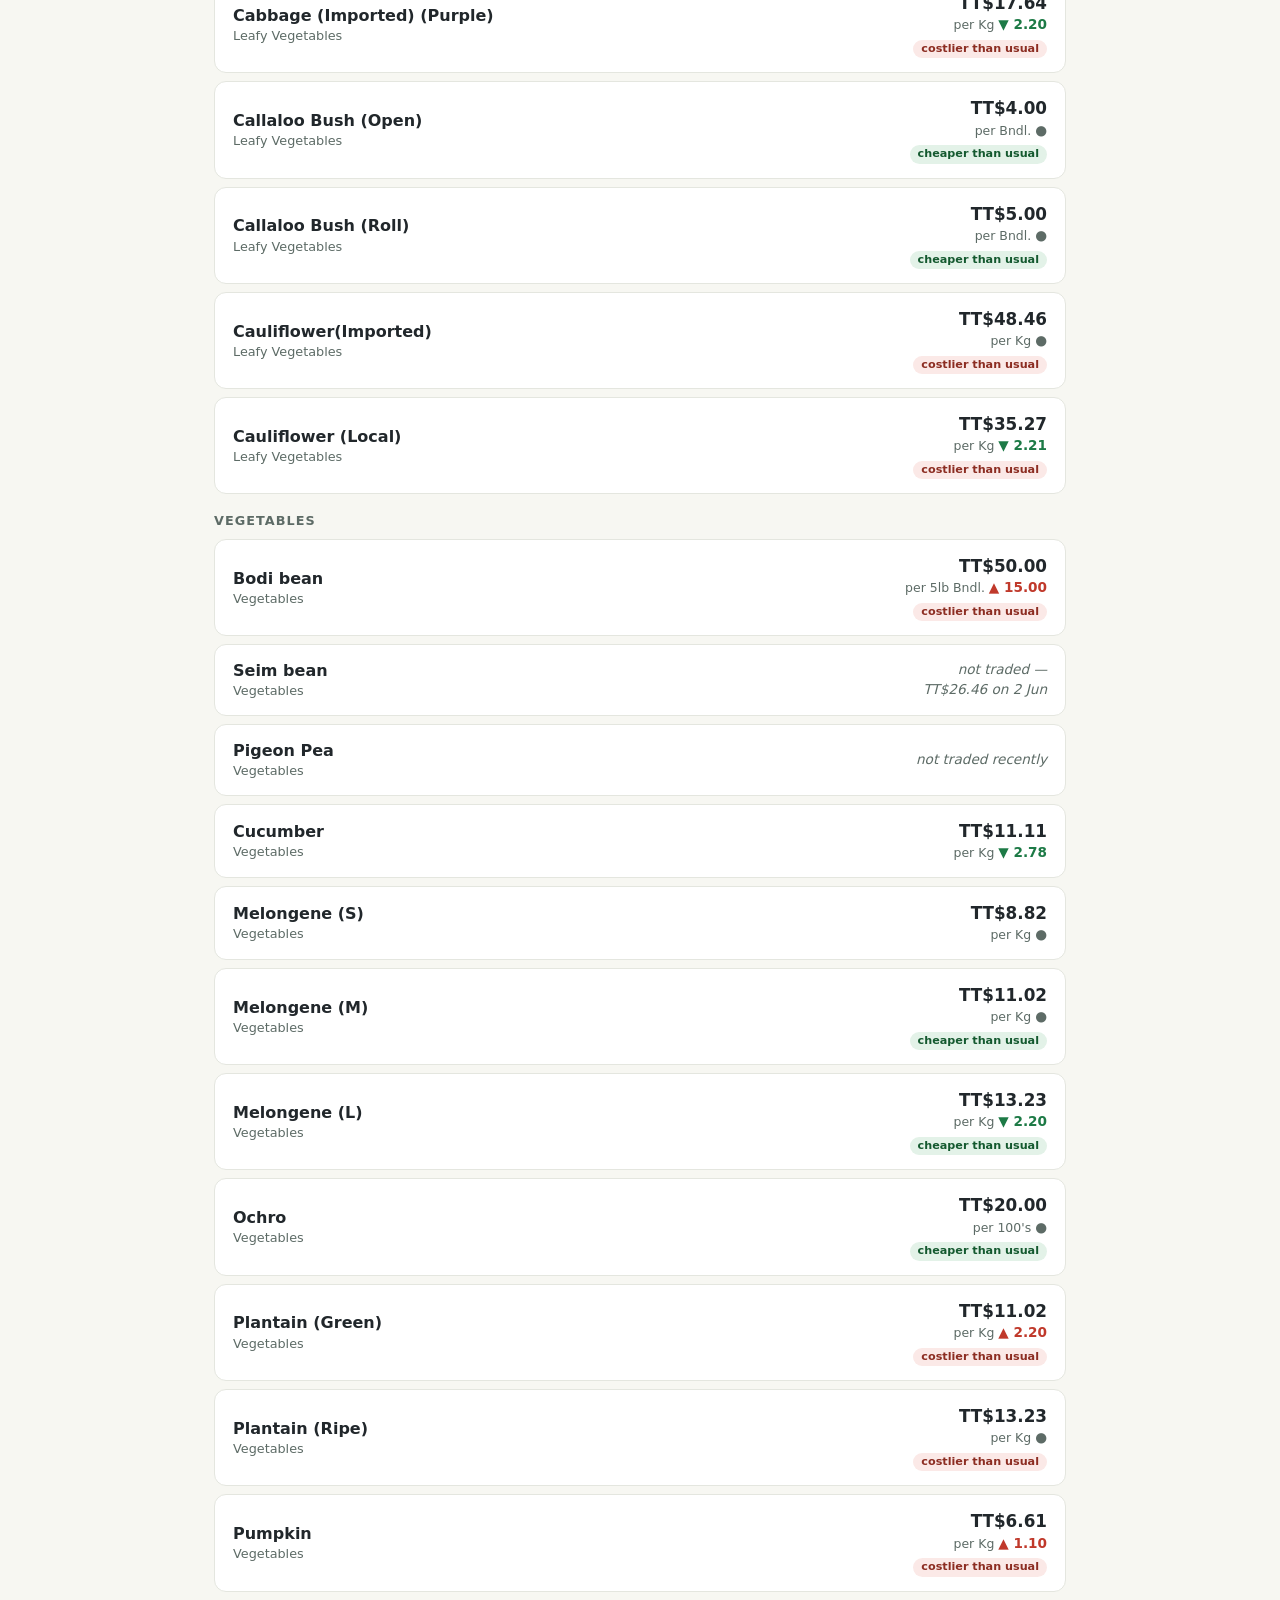
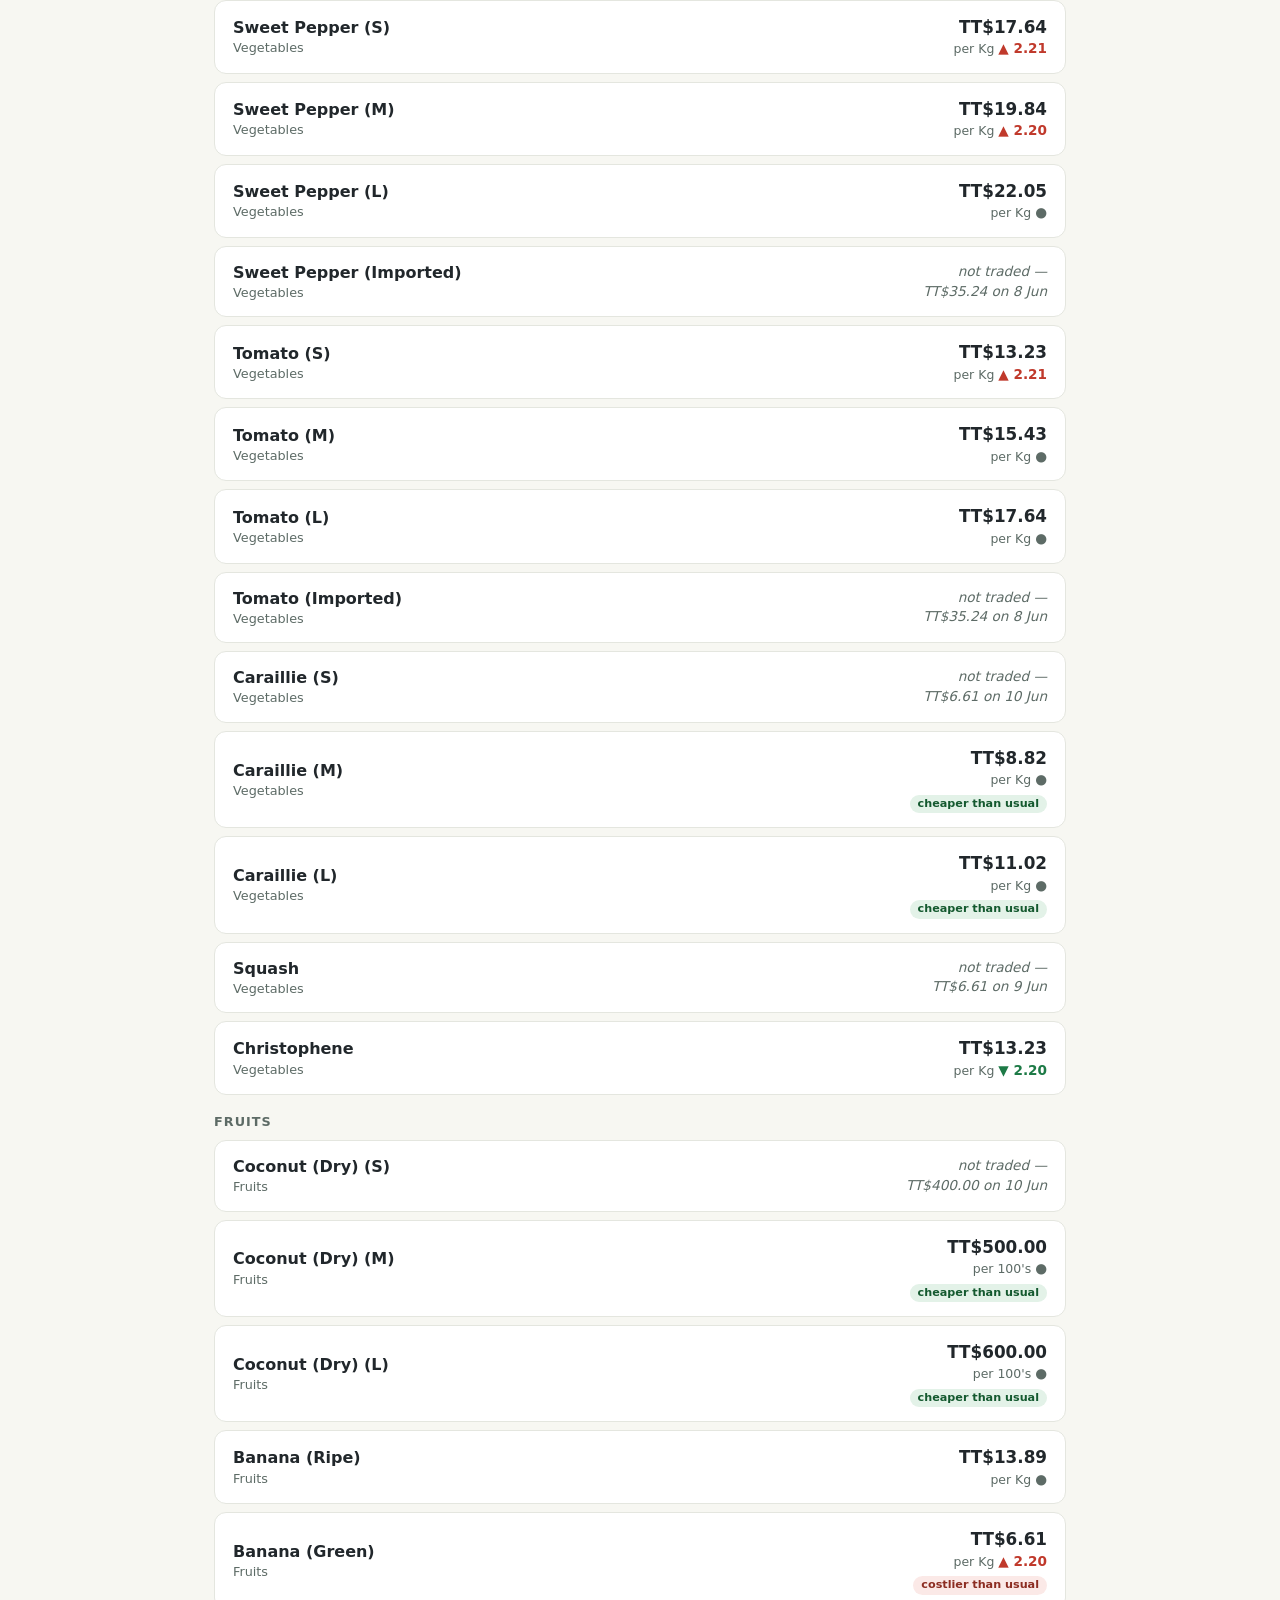
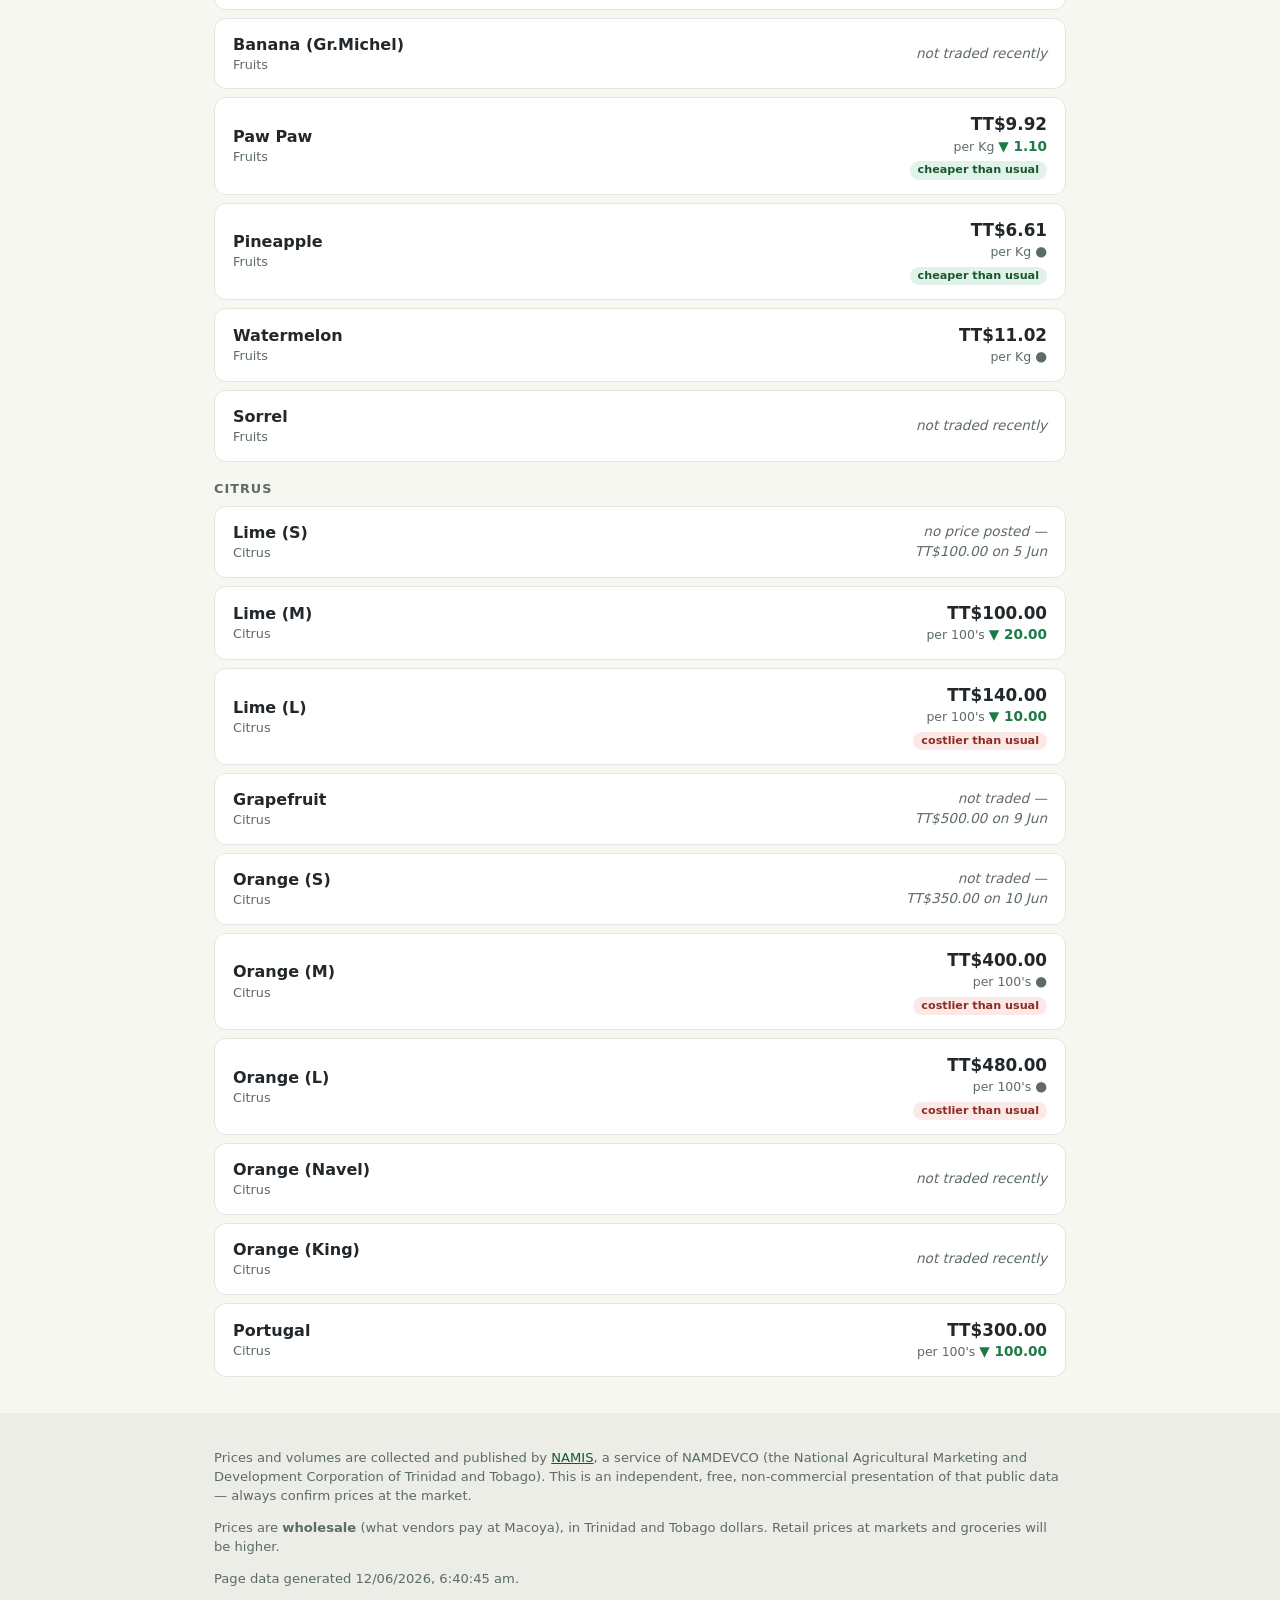
==== commit c1ba846a: "Add per-Kg / per-lb price toggle for weighed items Retail vendors and farmers price per pound locall" ====
--- a/site/index.html
+++ b/site/index.html
@@ -42,6 +42,14 @@
     <div class="chips" id="chips" role="group" aria-label="Filter by category"></div>
   </div>
 
+  <div class="unit-row">
+    <span id="unit-label">Items sold by weight:</span>
+    <div class="unit-toggle" role="group" aria-labelledby="unit-label">
+      <button type="button" id="unit-kg" aria-pressed="true">per Kg</button>
+      <button type="button" id="unit-lb" aria-pressed="false">per lb</button>
+    </div>
+  </div>
+
   <p class="legend">
     <span class="chg up">▲</span> costlier than last market day
     &nbsp;·&nbsp; <span class="chg down">▼</span> cheaper
--- a/site/css/style.css
+++ b/site/css/style.css
@@ -108,6 +108,39 @@
 }
 .chip[aria-pressed="true"] { background: var(--green); color: #fff; }
 
+/* ---------- per-Kg / per-lb toggle ---------- */
+.unit-row {
+  display: flex;
+  align-items: center;
+  gap: 8px;
+  margin: 10px 0 0;
+  color: var(--ink-soft);
+  font-size: 0.8rem;
+}
+.unit-toggle {
+  display: flex;
+  border: 1px solid var(--line);
+  border-radius: 8px;
+  overflow: hidden;
+}
+.unit-toggle button {
+  border: 0;
+  background: var(--card);
+  padding: 4px 12px;
+  font-size: 0.8rem;
+  font-weight: 600;
+  color: var(--ink-soft);
+  cursor: pointer;
+}
+.unit-toggle button[aria-pressed="true"] { background: var(--green); color: #fff; }
+/* The white inner ring keeps focus visible on the pressed (green) segment,
+   where a green outline alone would vanish into the background. */
+.unit-toggle button:focus-visible {
+  outline: 2px solid var(--green);
+  outline-offset: -2px;
+  box-shadow: inset 0 0 0 4px #fff;
+}
+
 .legend { color: var(--ink-soft); font-size: 0.8rem; margin: 4px 0 10px; }
 
 /* ---------- commodity list ---------- */
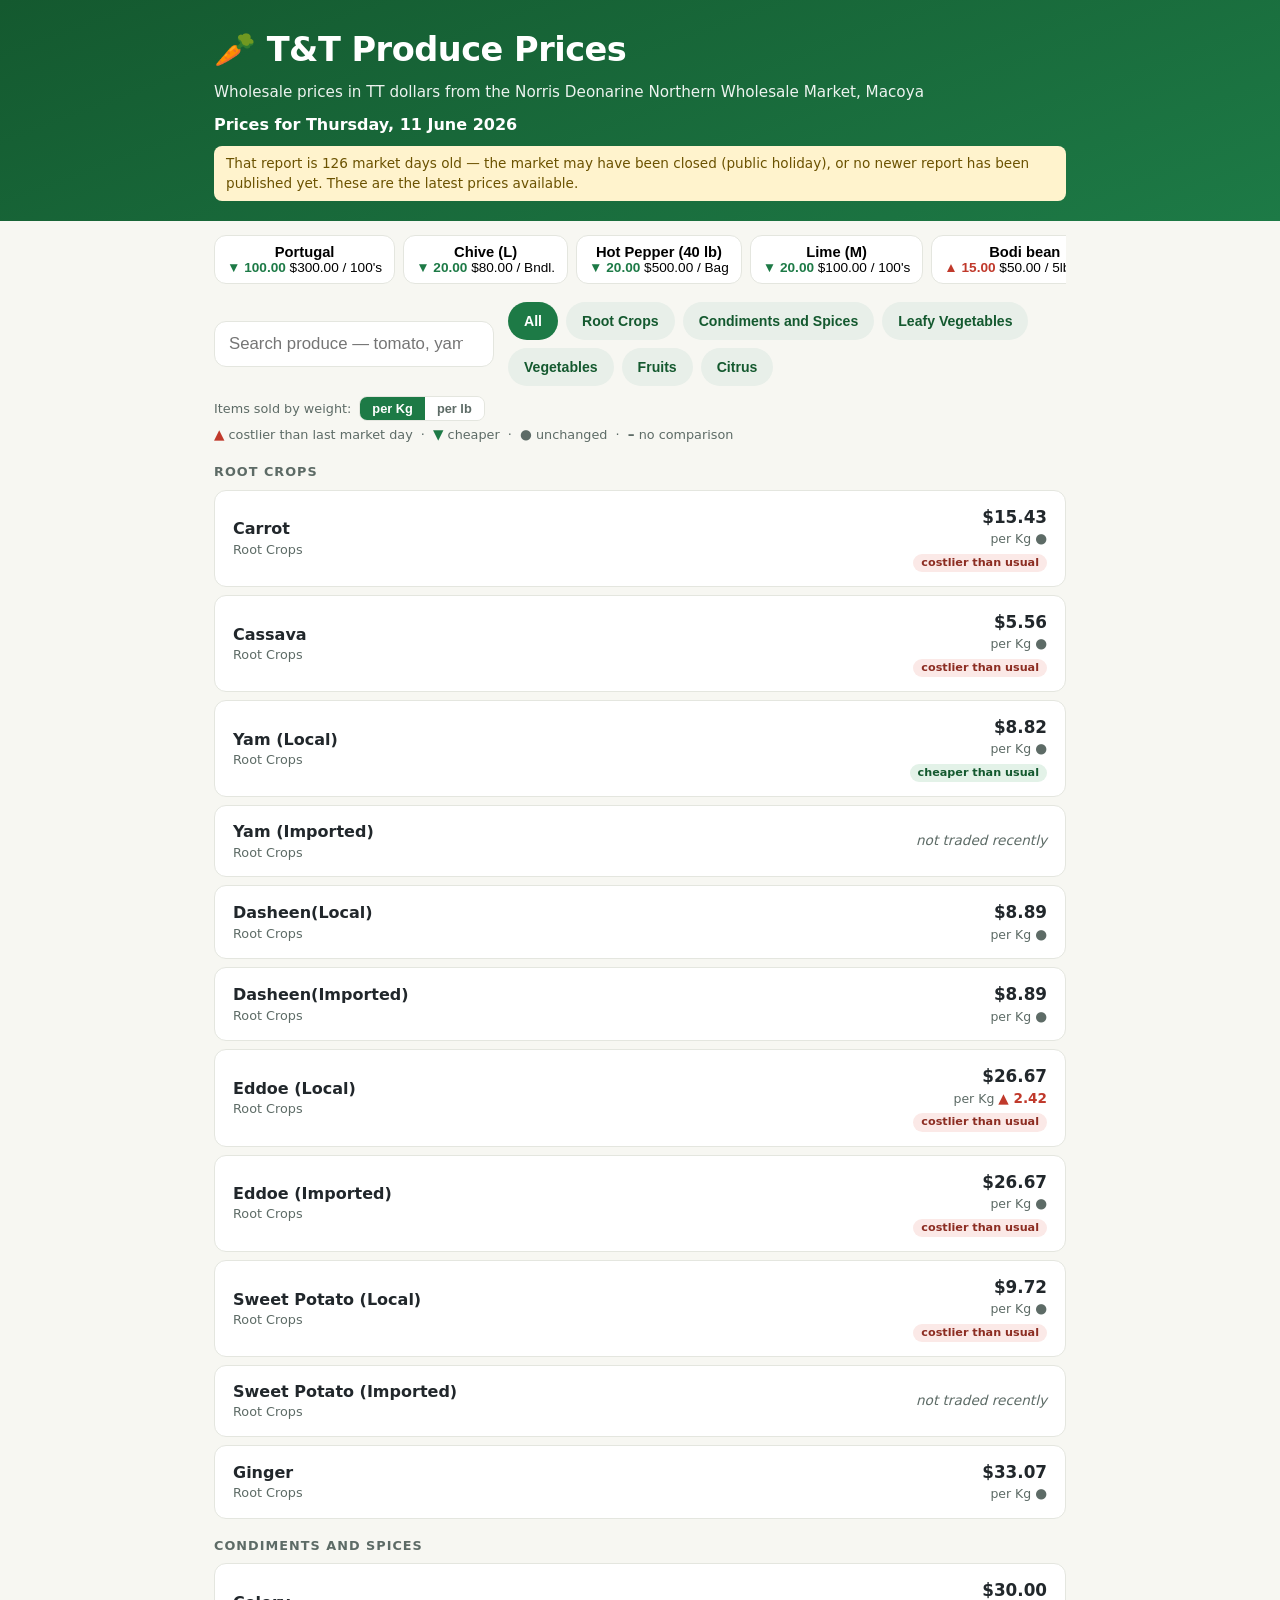
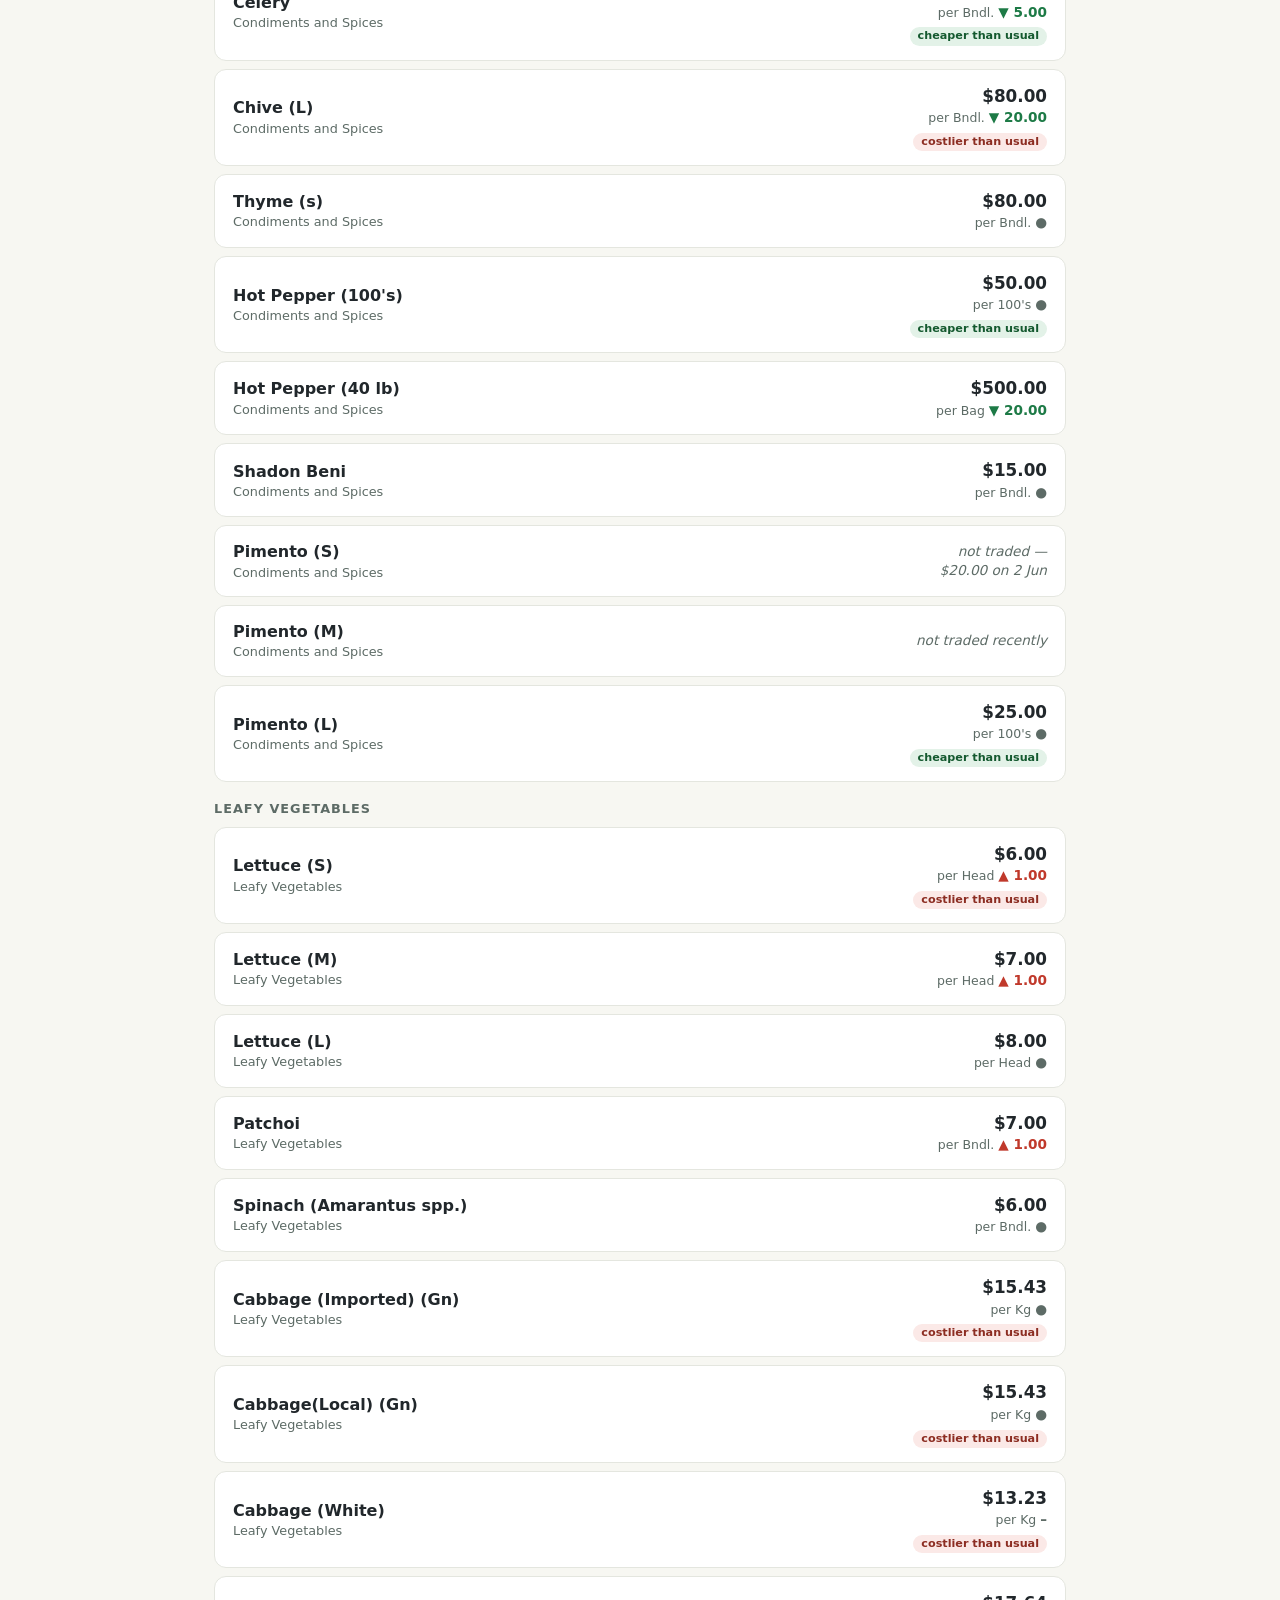
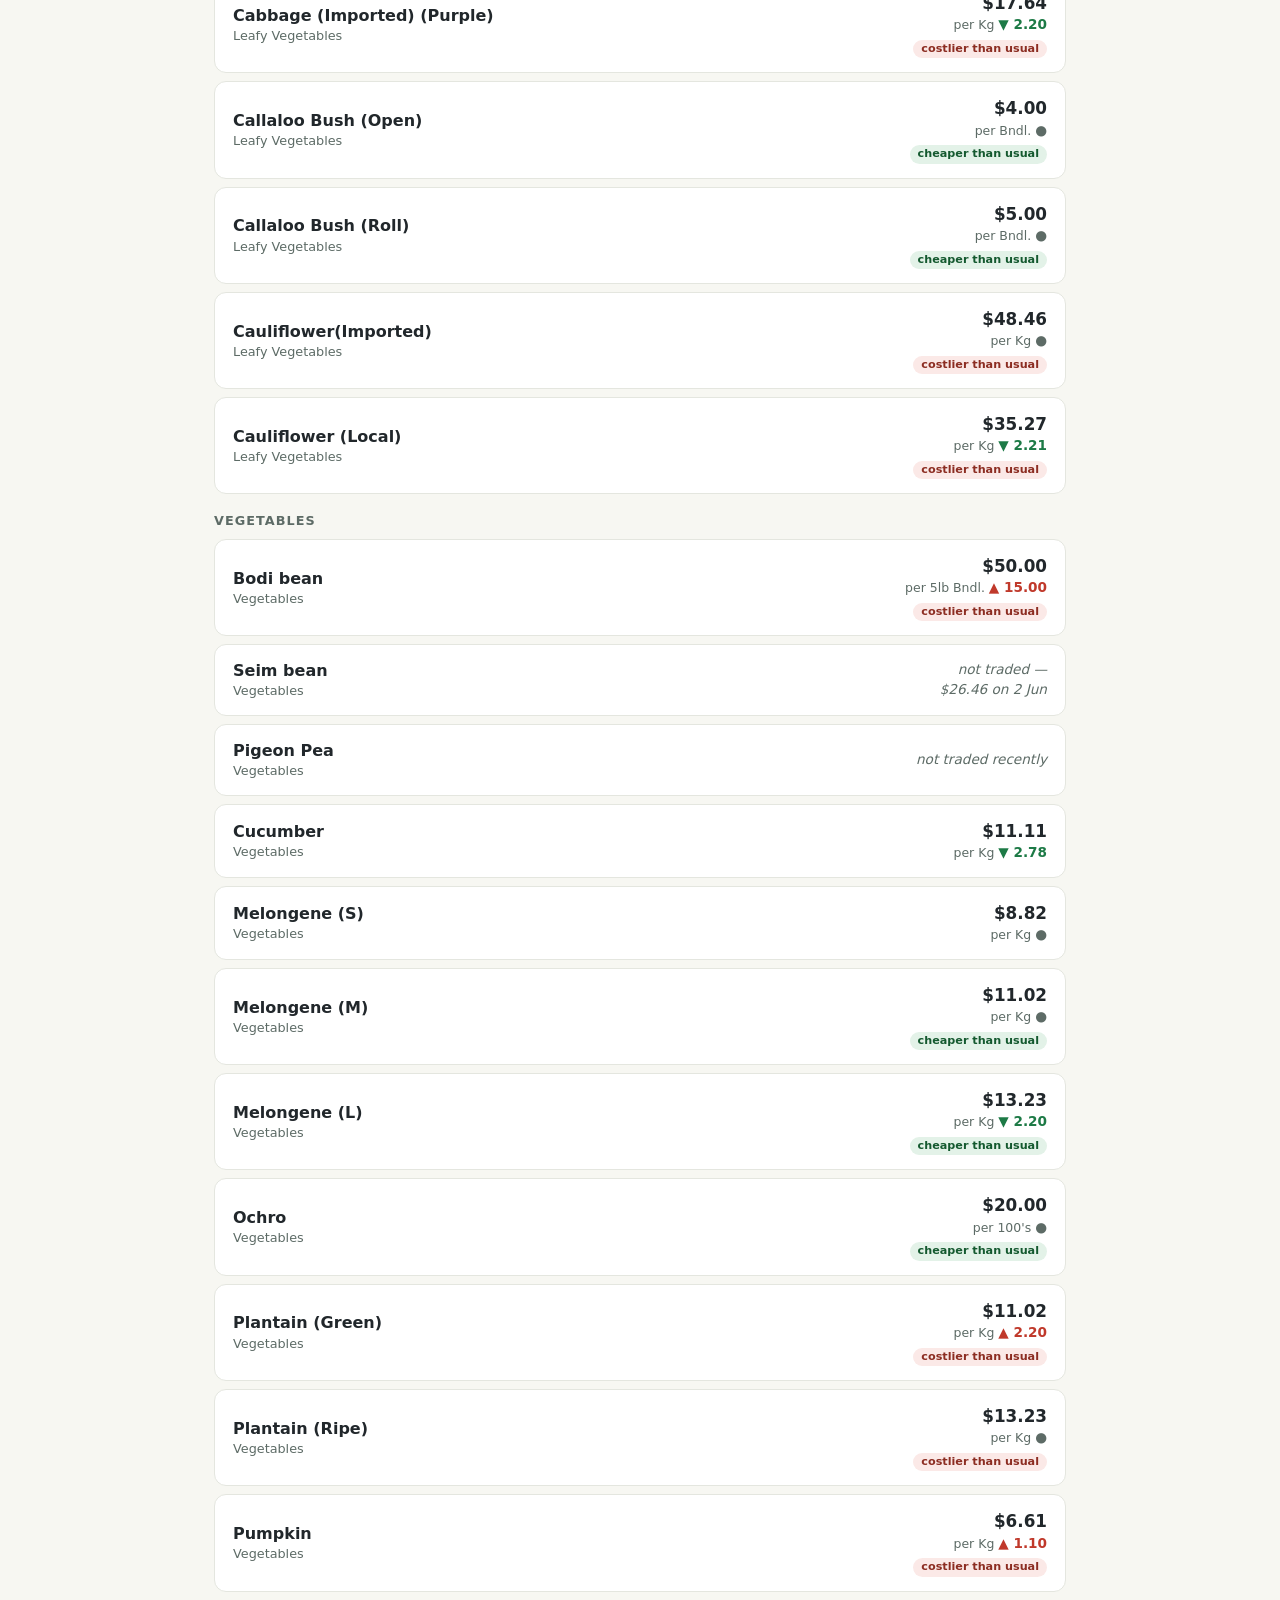
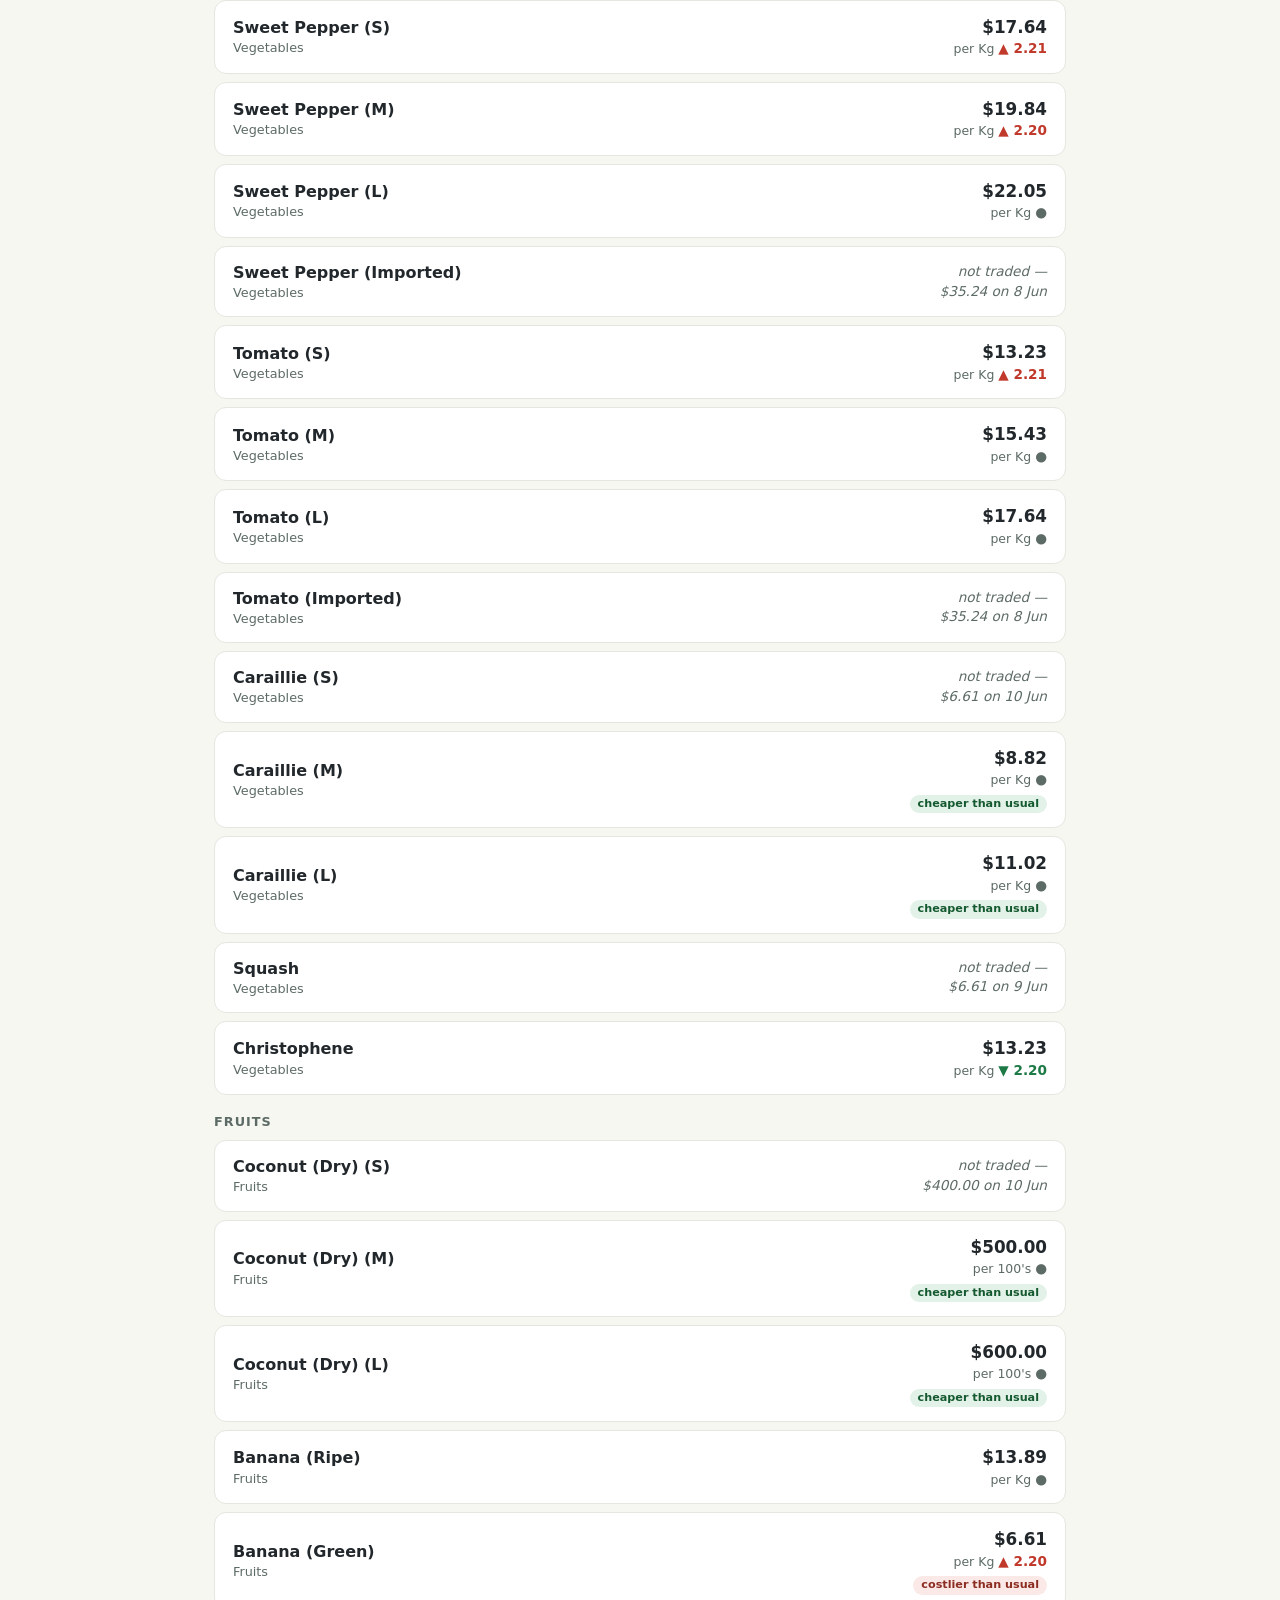
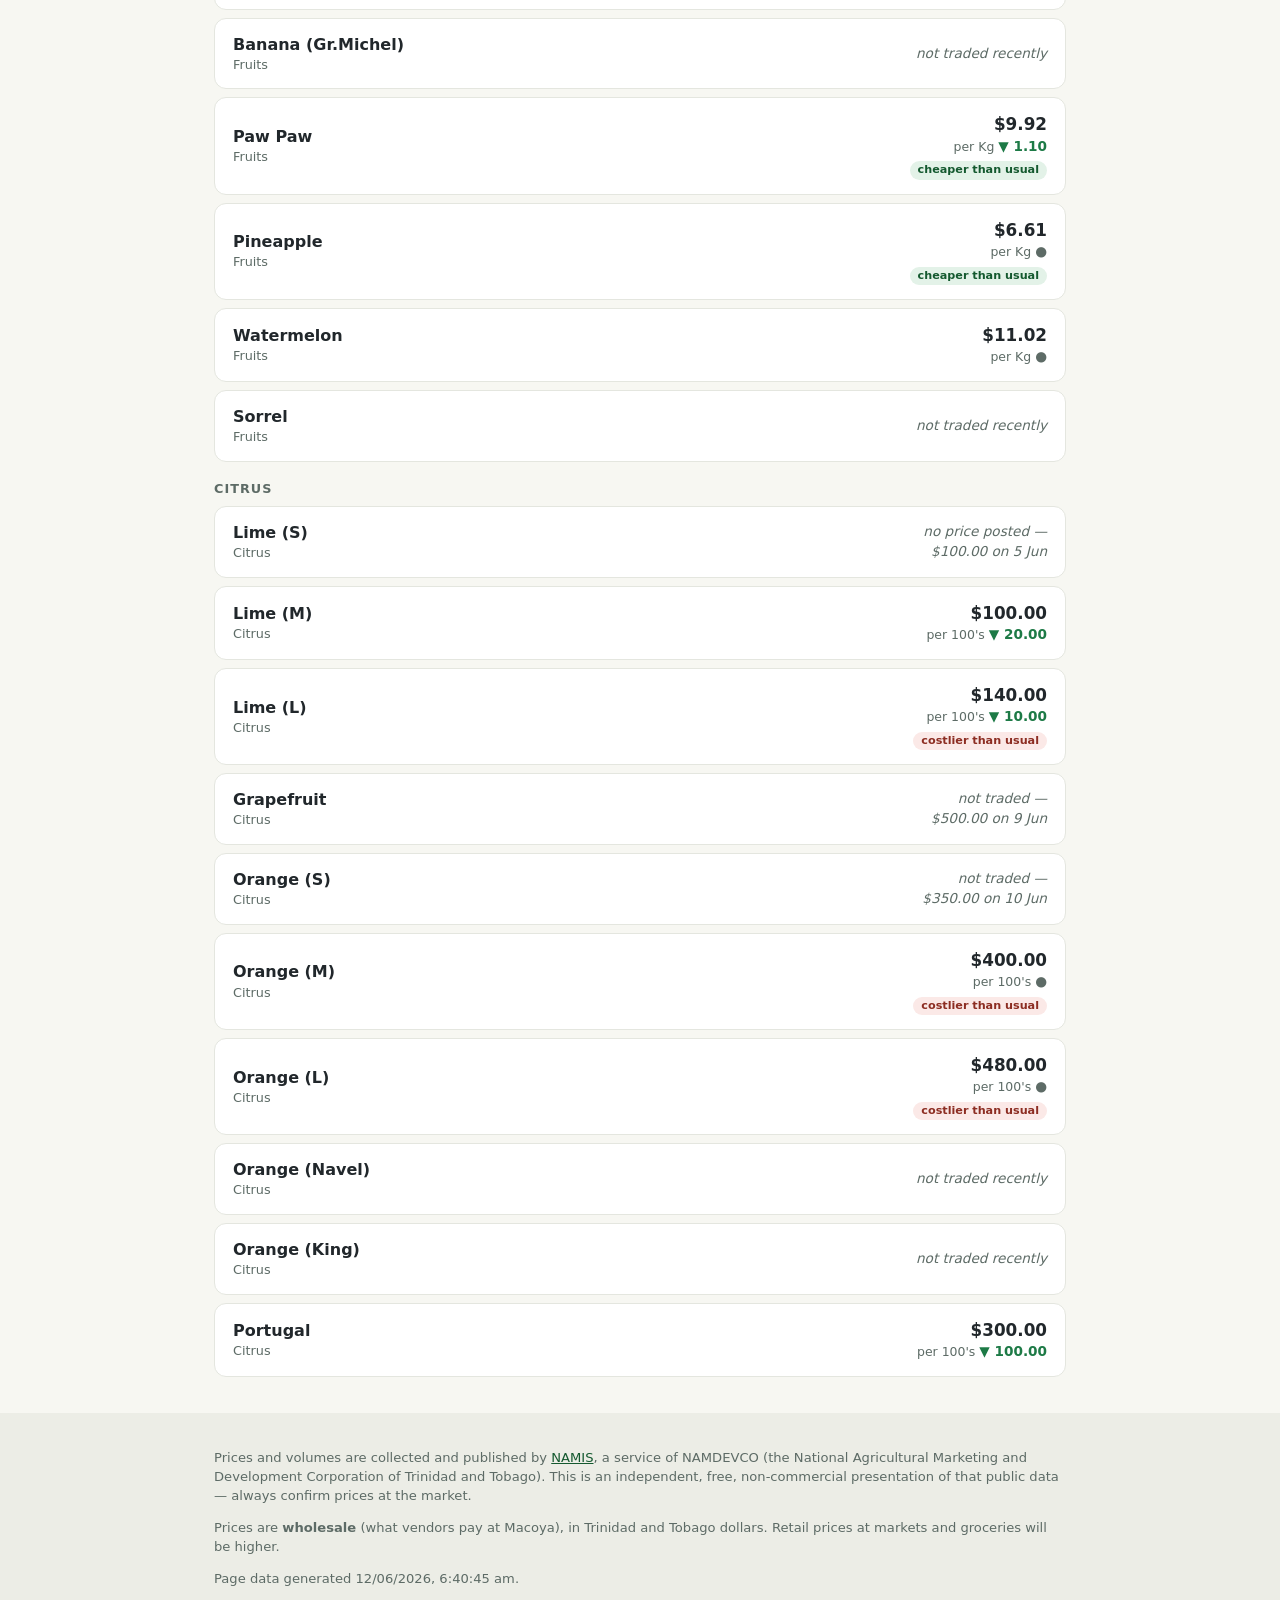
==== commit 136a3d8b: "Show prices as plain $ with a TT-dollars clarifier in the header Co-Authored-By: Claude Fable 5 <nor" ====
--- a/site/index.html
+++ b/site/index.html
@@ -27,7 +27,7 @@
 <header class="site-header">
   <div class="wrap">
     <h1>🥕 T&amp;T Produce Prices</h1>
-    <p class="tagline">Wholesale prices from the Norris Deonarine Northern Wholesale Market, Macoya</p>
+    <p class="tagline">Wholesale prices in TT dollars from the Norris Deonarine Northern Wholesale Market, Macoya</p>
     <p class="report-date" id="report-date">Loading…</p>
     <p class="stale-note" id="stale-note" role="status" hidden></p>
   </div>
--- a/site/css/style.css
+++ b/site/css/style.css
@@ -237,11 +237,31 @@
 .season-bar.cheap { background: var(--green); }
 .season-bar.dear { background: var(--up); }
 .season-letters { display: flex; gap: 3px; margin-top: 3px; }
-.season-letters span {
+/* Direct children only: the inner .lab/.rest spans must inherit, not
+   re-match, or the pill's white text gets overridden back to ink-soft.
+   min-width: 0 keeps all 12 columns equal when the pill's min-content
+   width exceeds its share — the pill bleeds ~1px into the gutters
+   instead of shoving the other labels off their bars. */
+.season-letters > span {
   flex: 1;
+  min-width: 0;
   text-align: center;
   font-size: 0.65rem;
   color: var(--ink-soft);
+}
+/* "You are here" pill under the current month's bar. Neutral dark on
+   purpose: green/red already mean cheap/dear in the bars above, and the
+   current month is a position, not a price signal. */
+.season-letters span.now .lab {
+  background: var(--ink);
+  color: #fff;
+  font-weight: 600;
+  border-radius: 999px;
+  padding: 1px 4px;
+}
+/* Twelve "Jan"-style labels get cramped below ~370px; drop to initials. */
+@media (max-width: 369px) {
+  .season-letters .rest { display: none; }
 }
 
 /* ---------- footer ---------- */
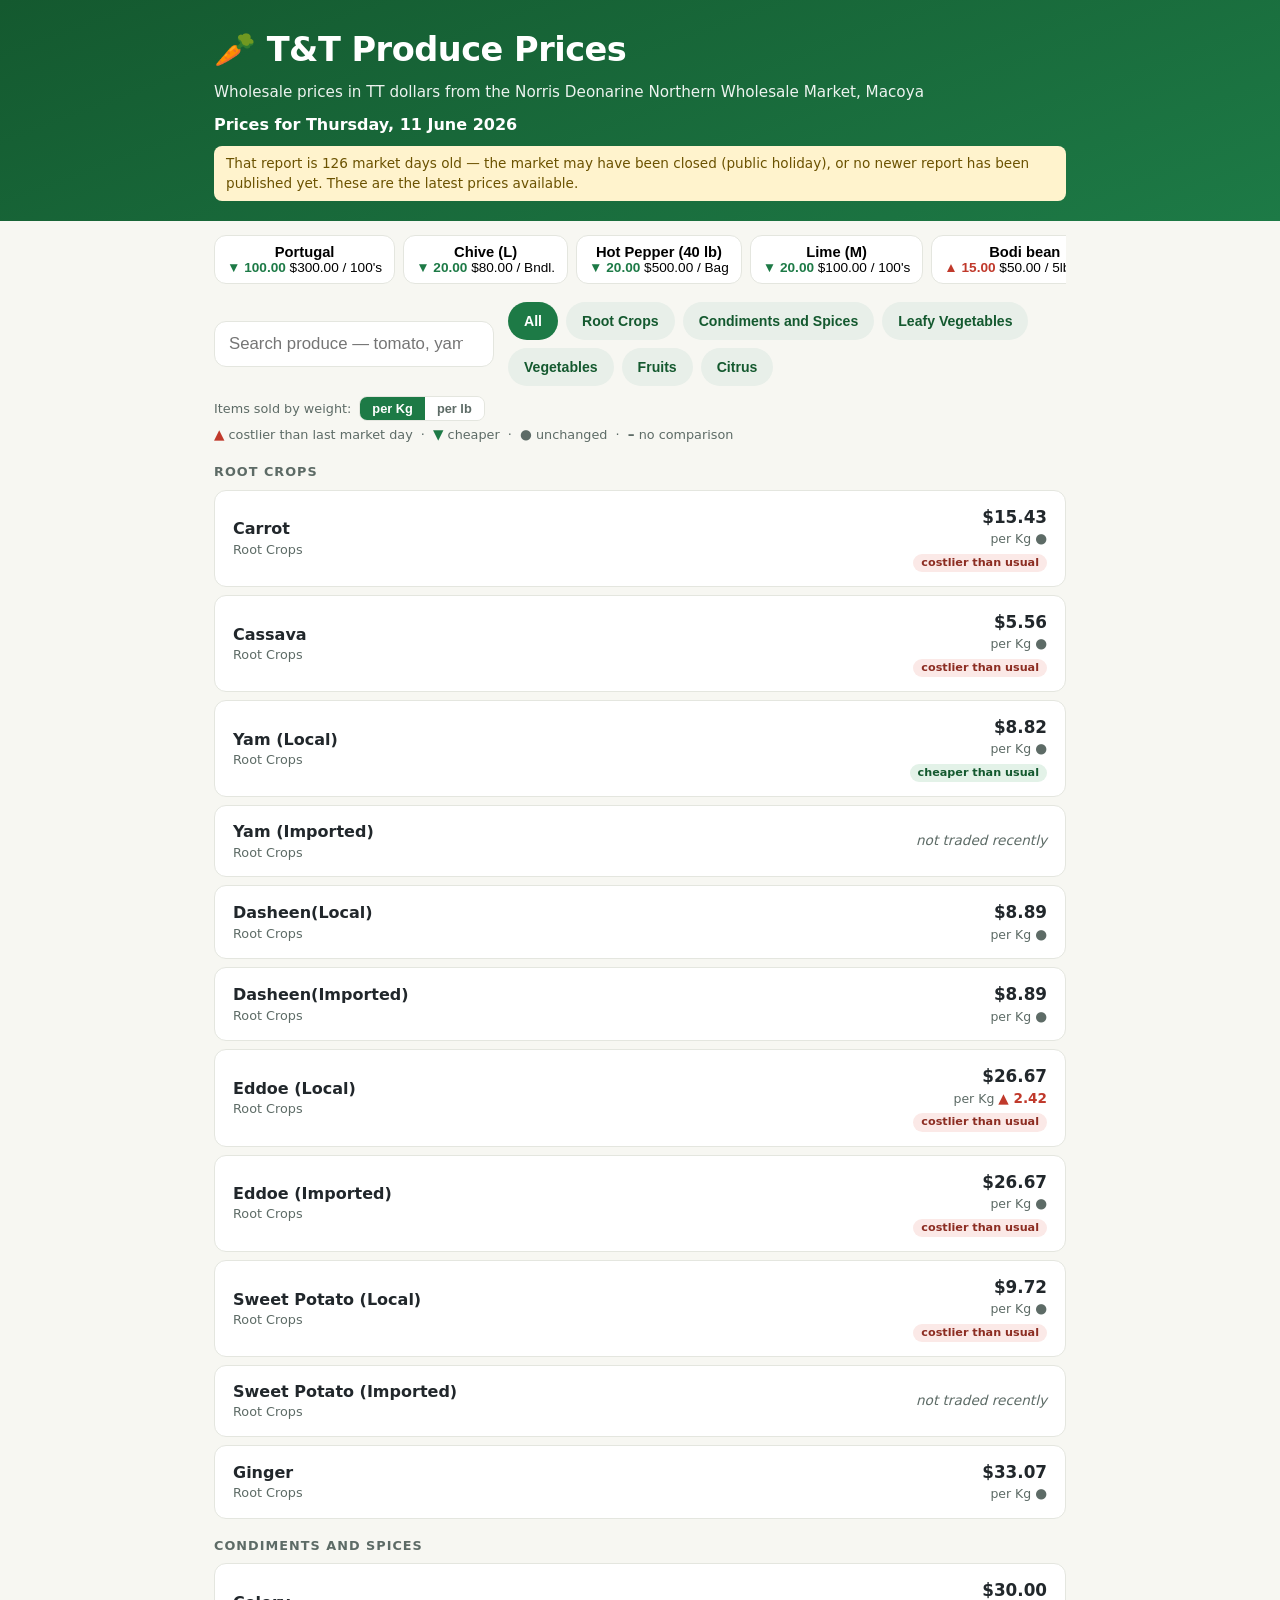
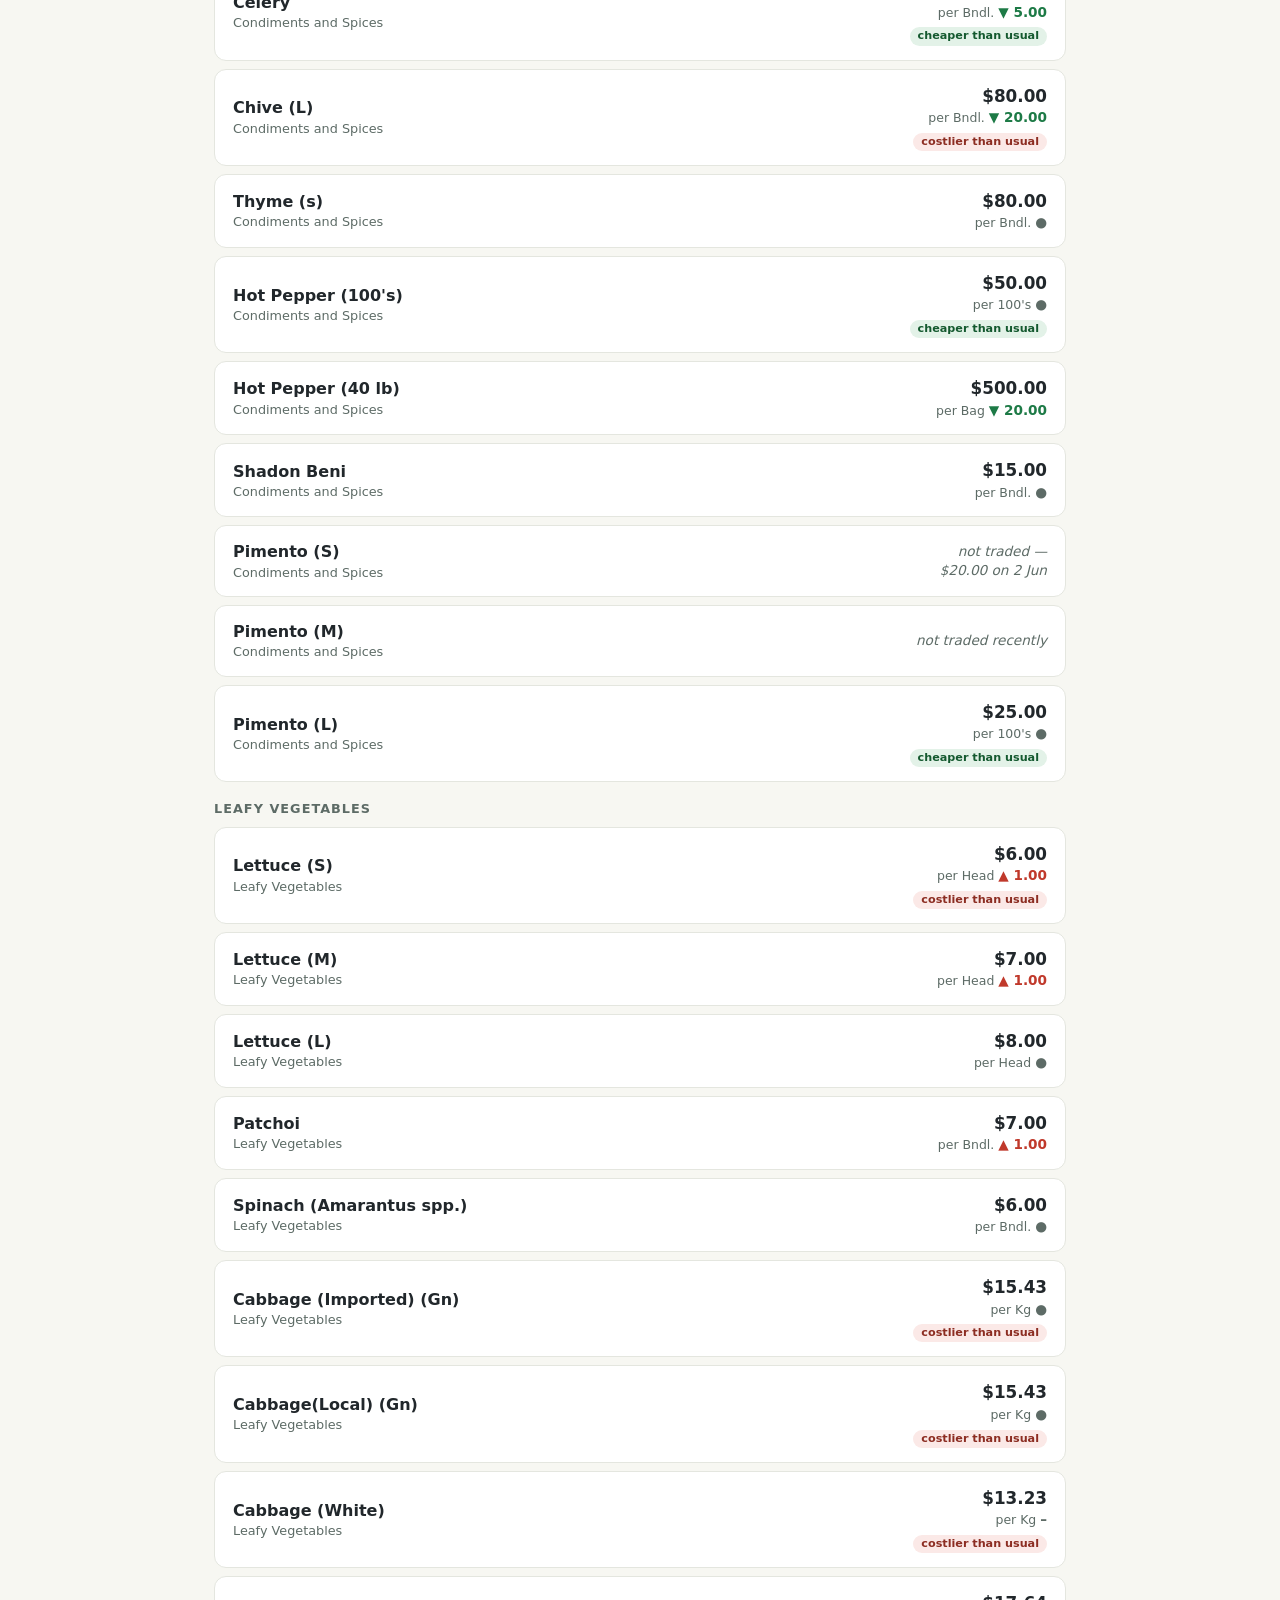
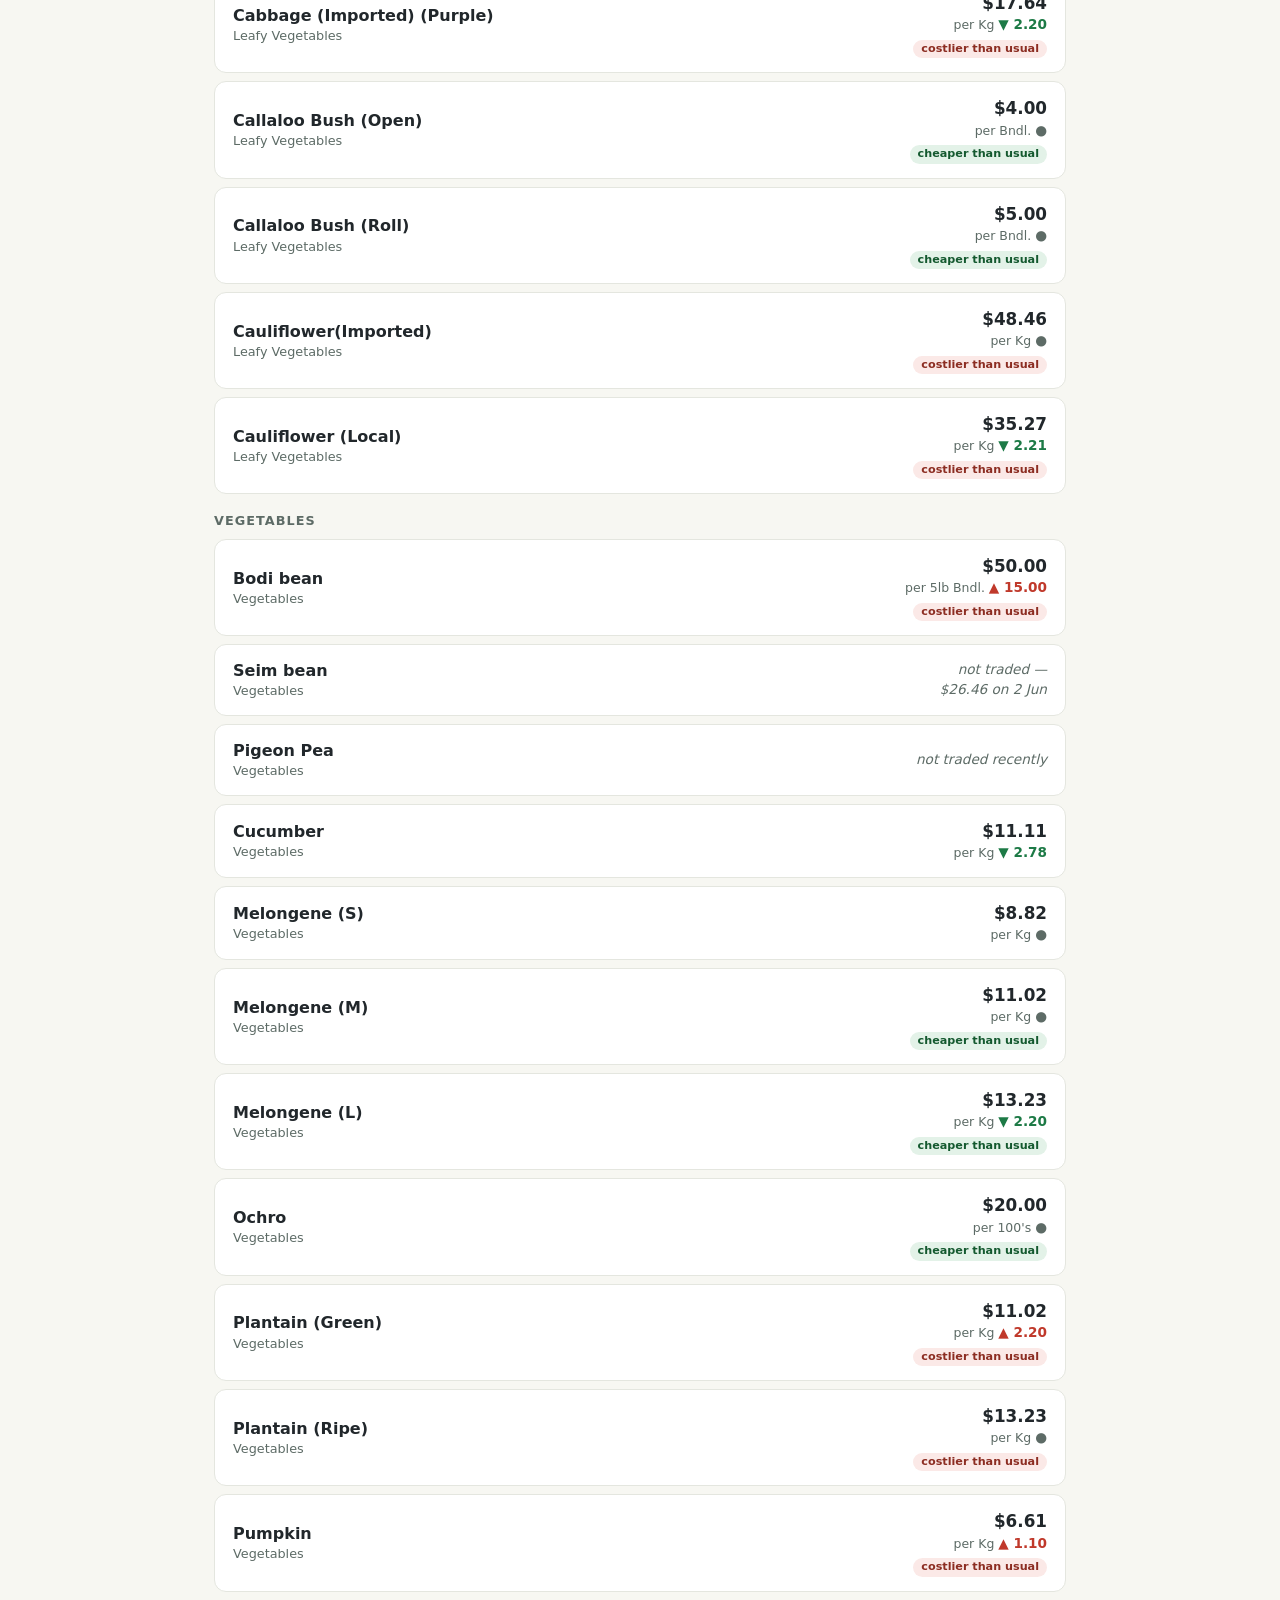
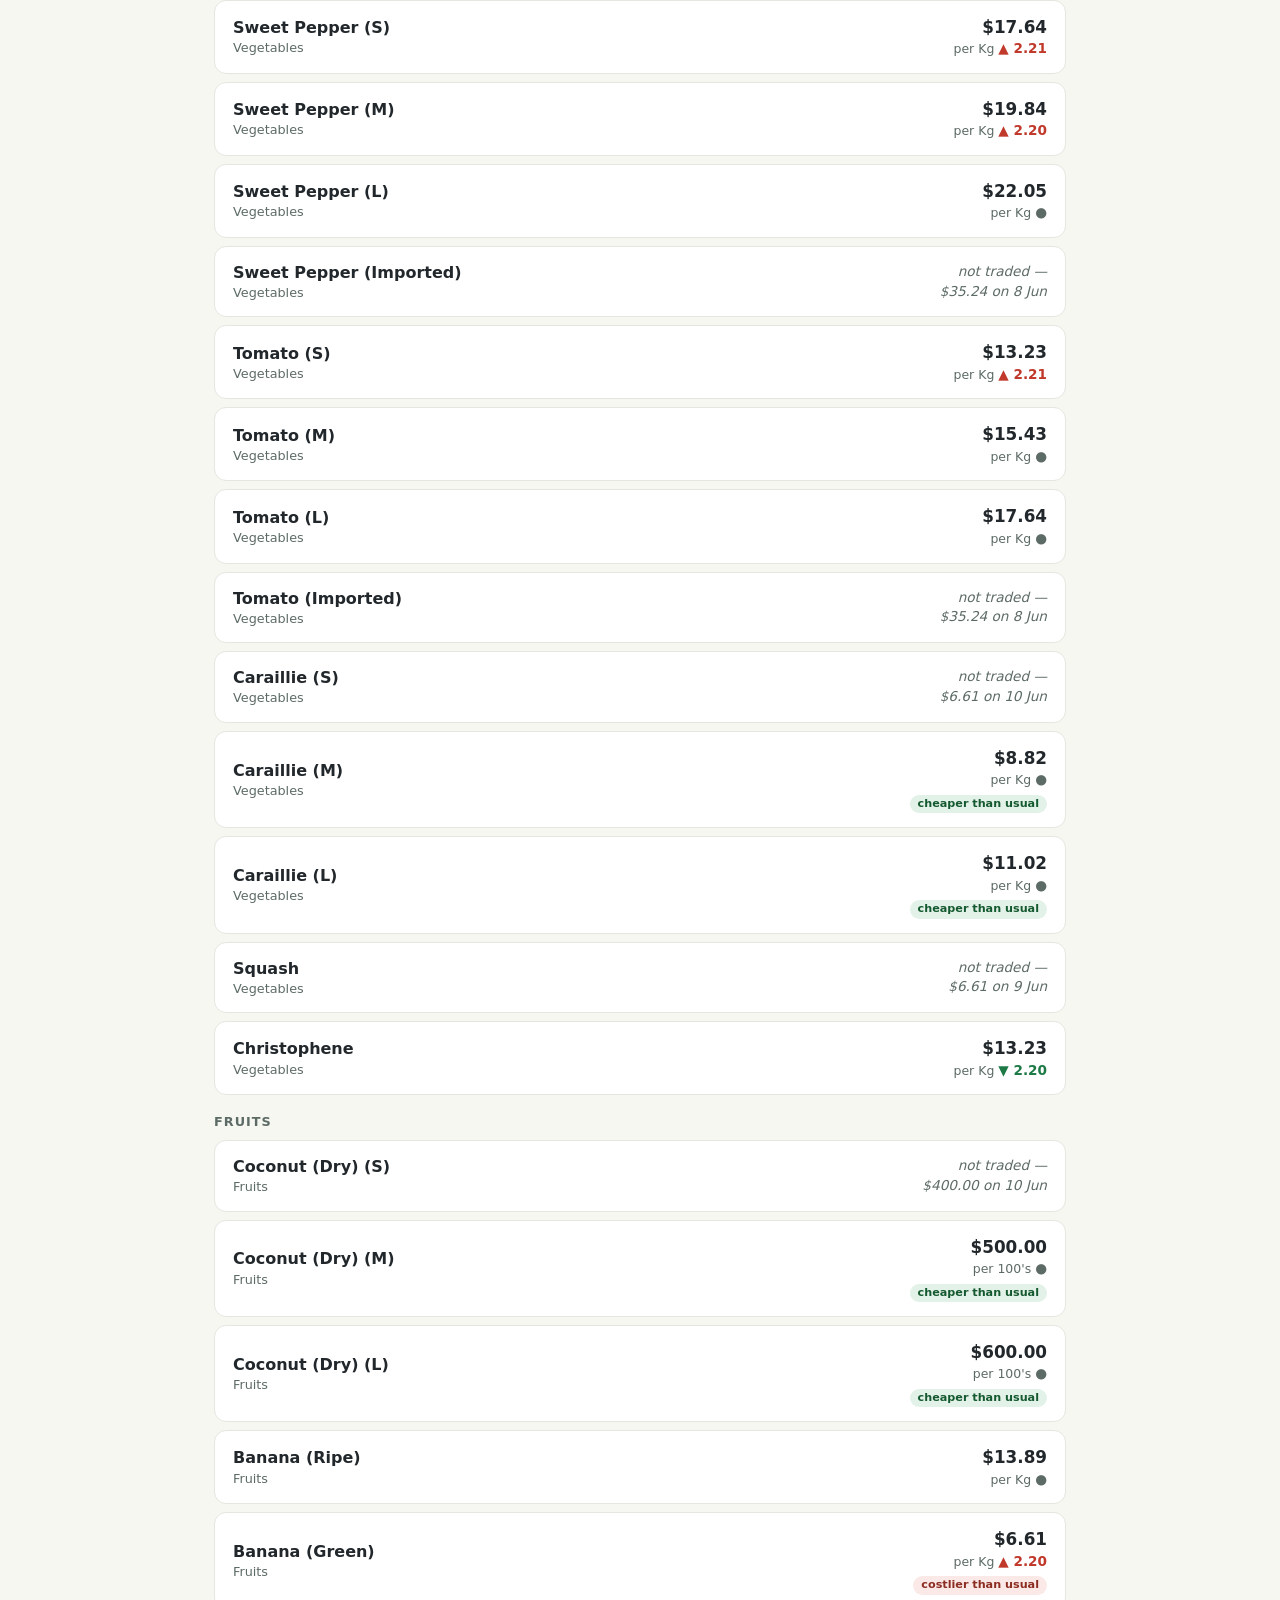
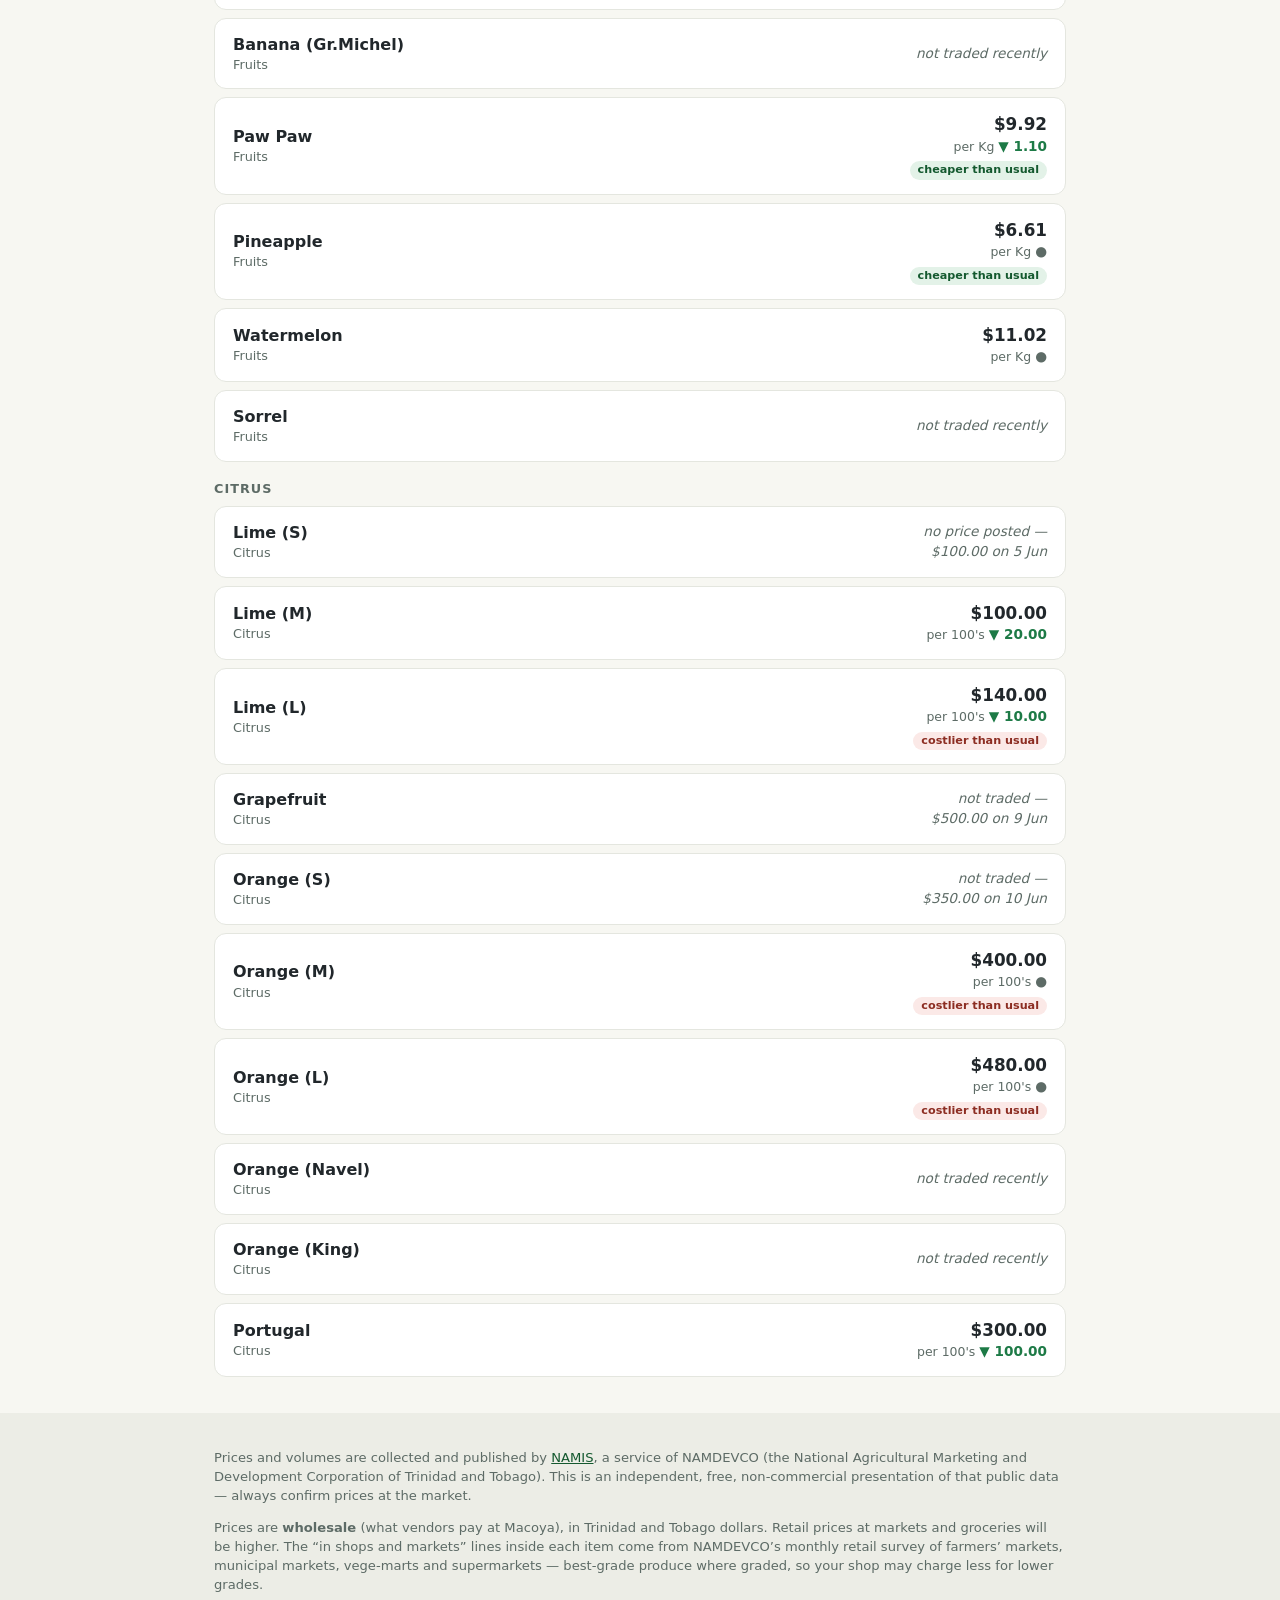
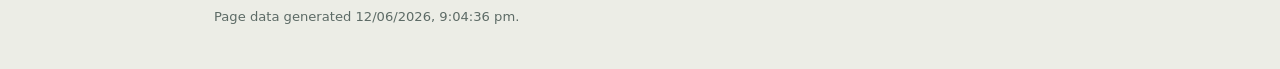
==== commit 91ff1a3d: "Add monthly retail prices as 'In shops and markets' lines NAMDEVCO's monthly retail survey (per-outl" ====
--- a/site/index.html
+++ b/site/index.html
@@ -71,7 +71,10 @@
       presentation of that public data — always confirm prices at the market.</p>
     <p>Prices are <strong>wholesale</strong> (what vendors pay at Macoya), in
       Trinidad and Tobago dollars. Retail prices at markets and groceries will
-      be higher.</p>
+      be higher. The “in shops and markets” lines inside each item come from
+      NAMDEVCO’s monthly retail survey of farmers’ markets, municipal markets,
+      vege-marts and supermarkets — best-grade produce where graded, so your
+      shop may charge less for lower grades.</p>
     <p id="generated-at"></p>
   </div>
 </footer>
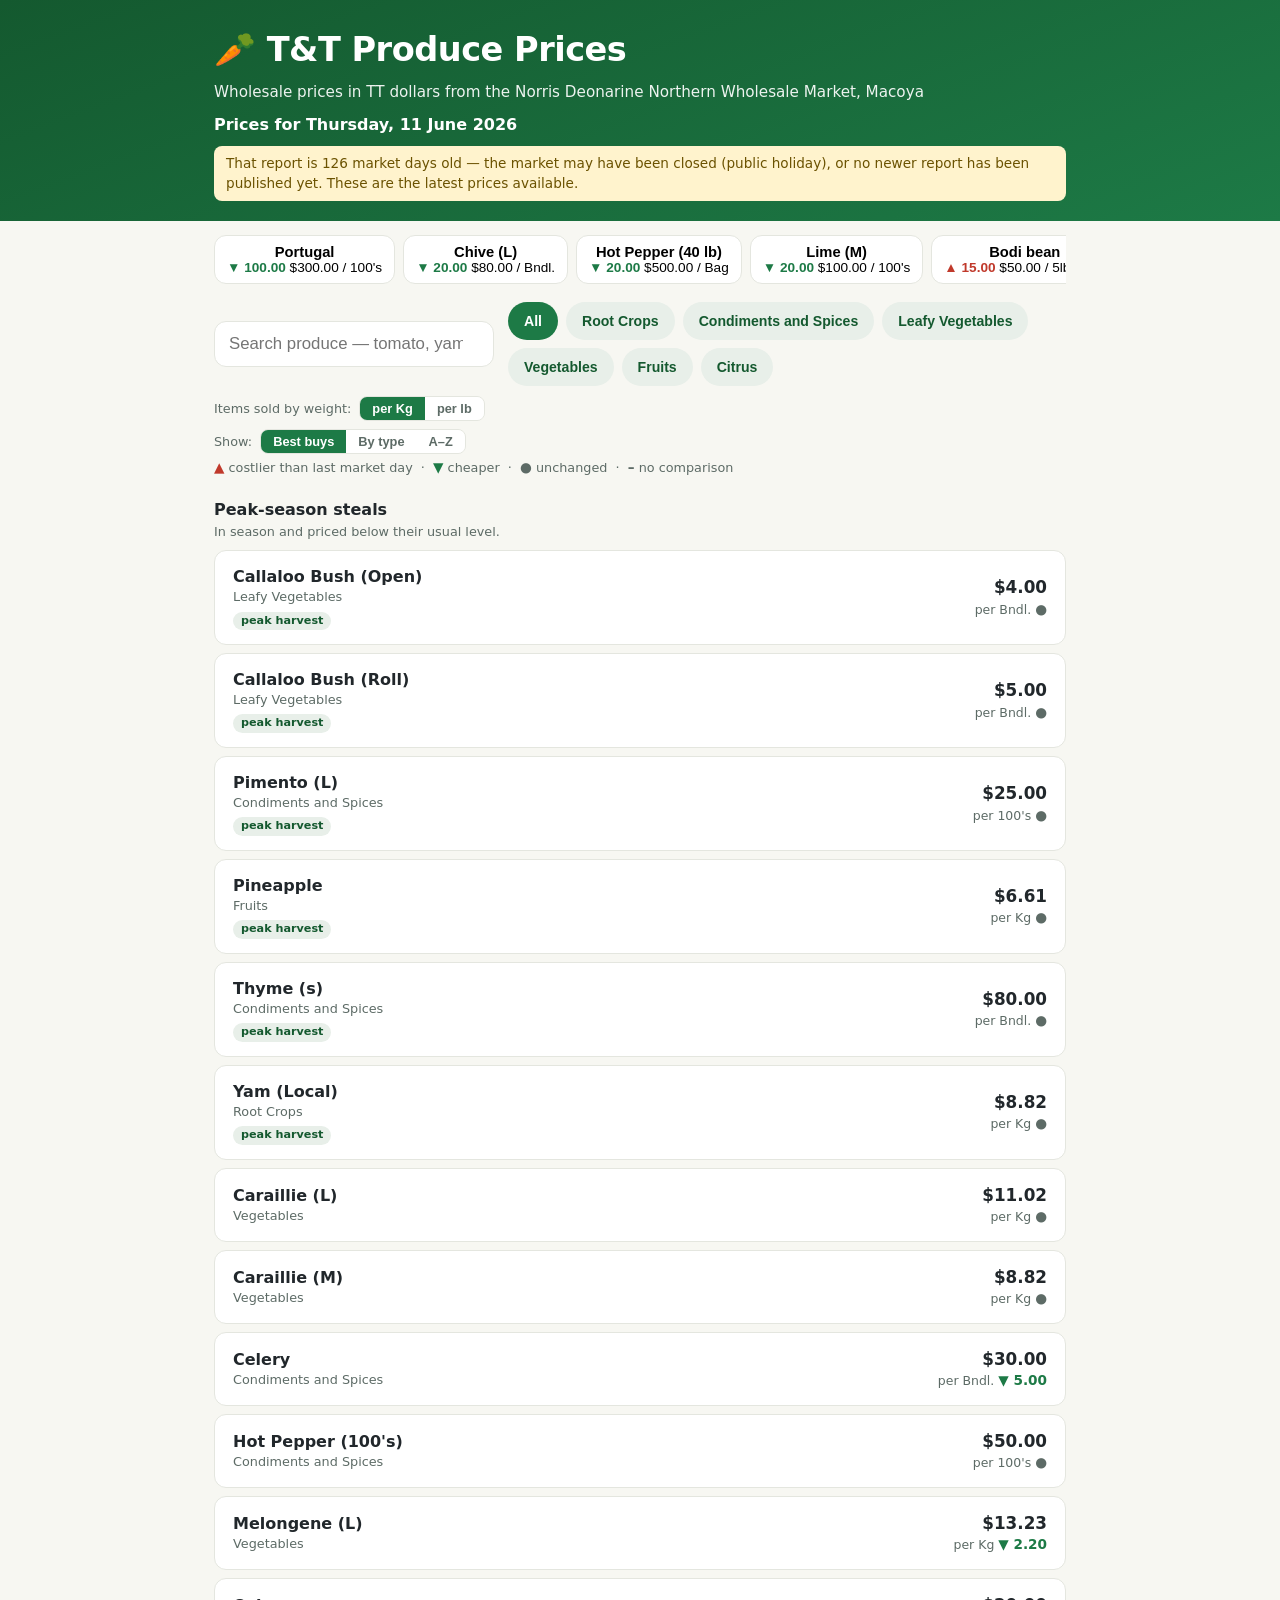
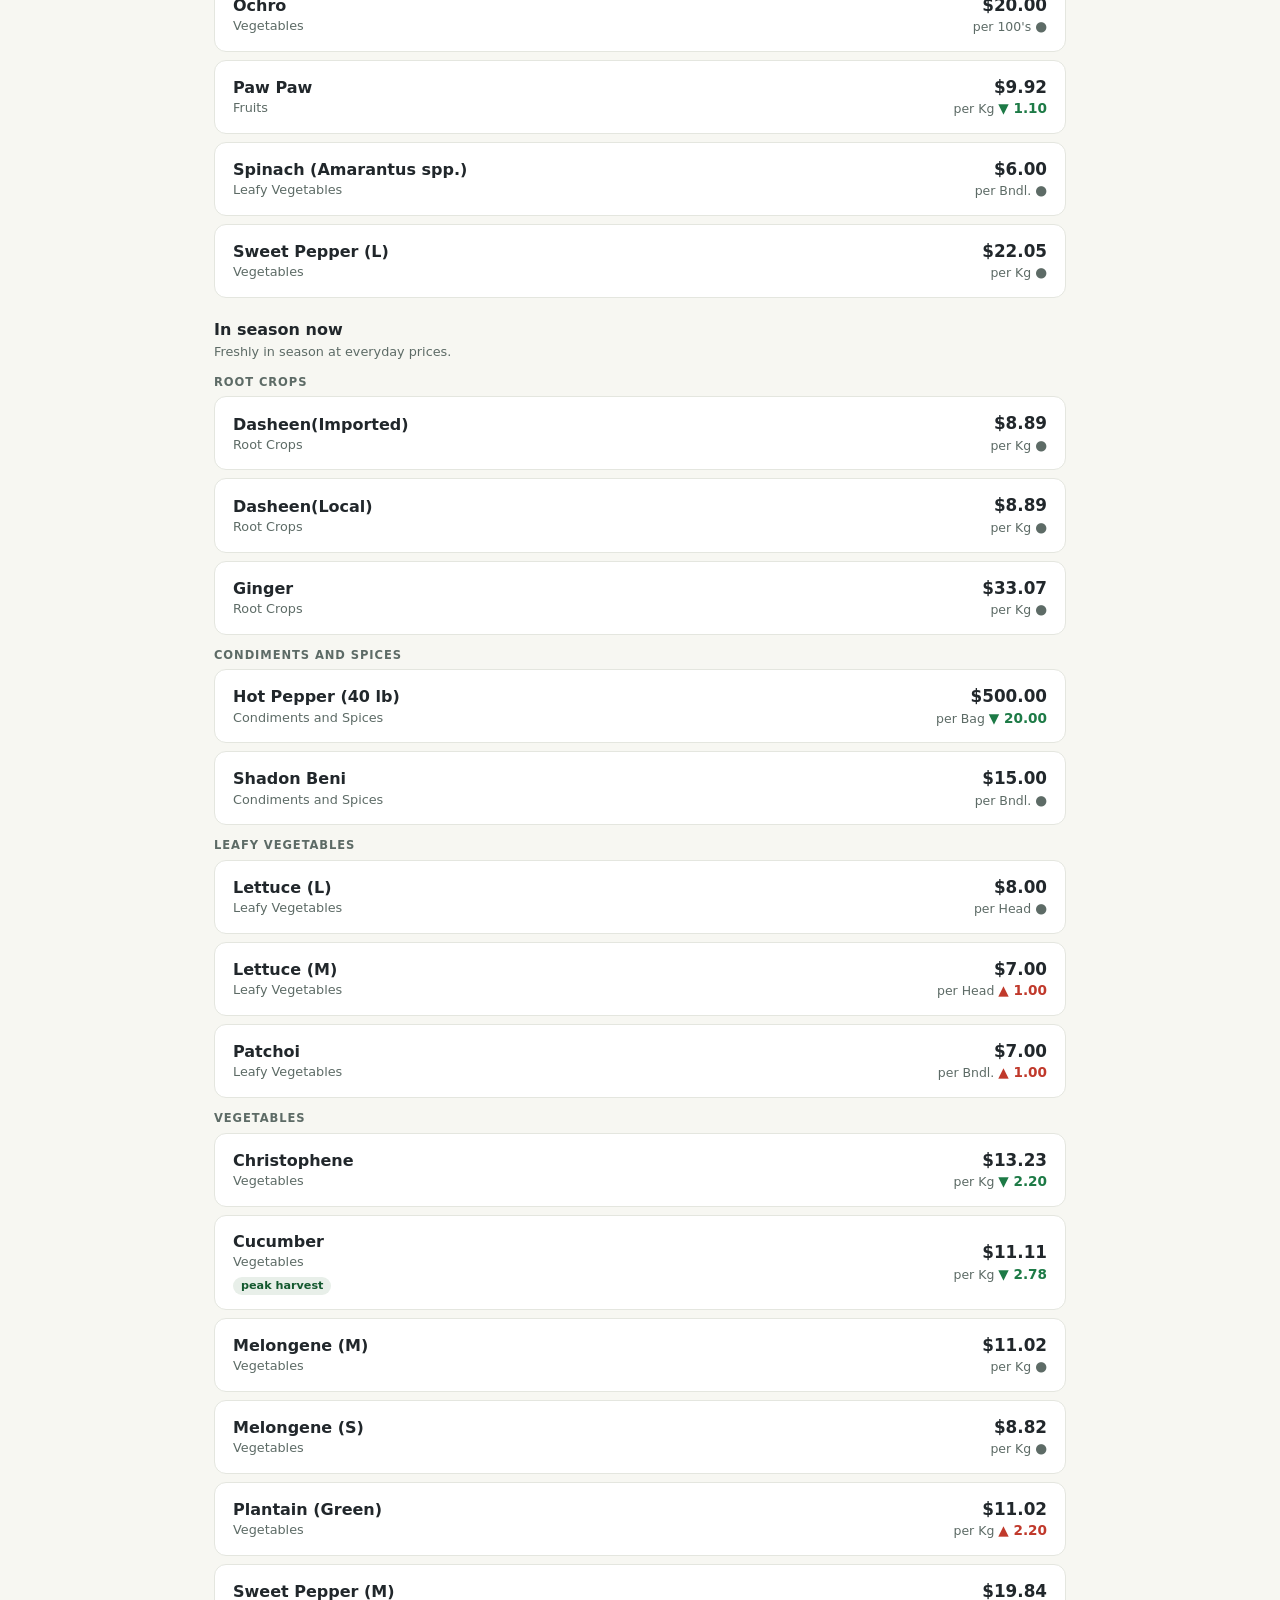
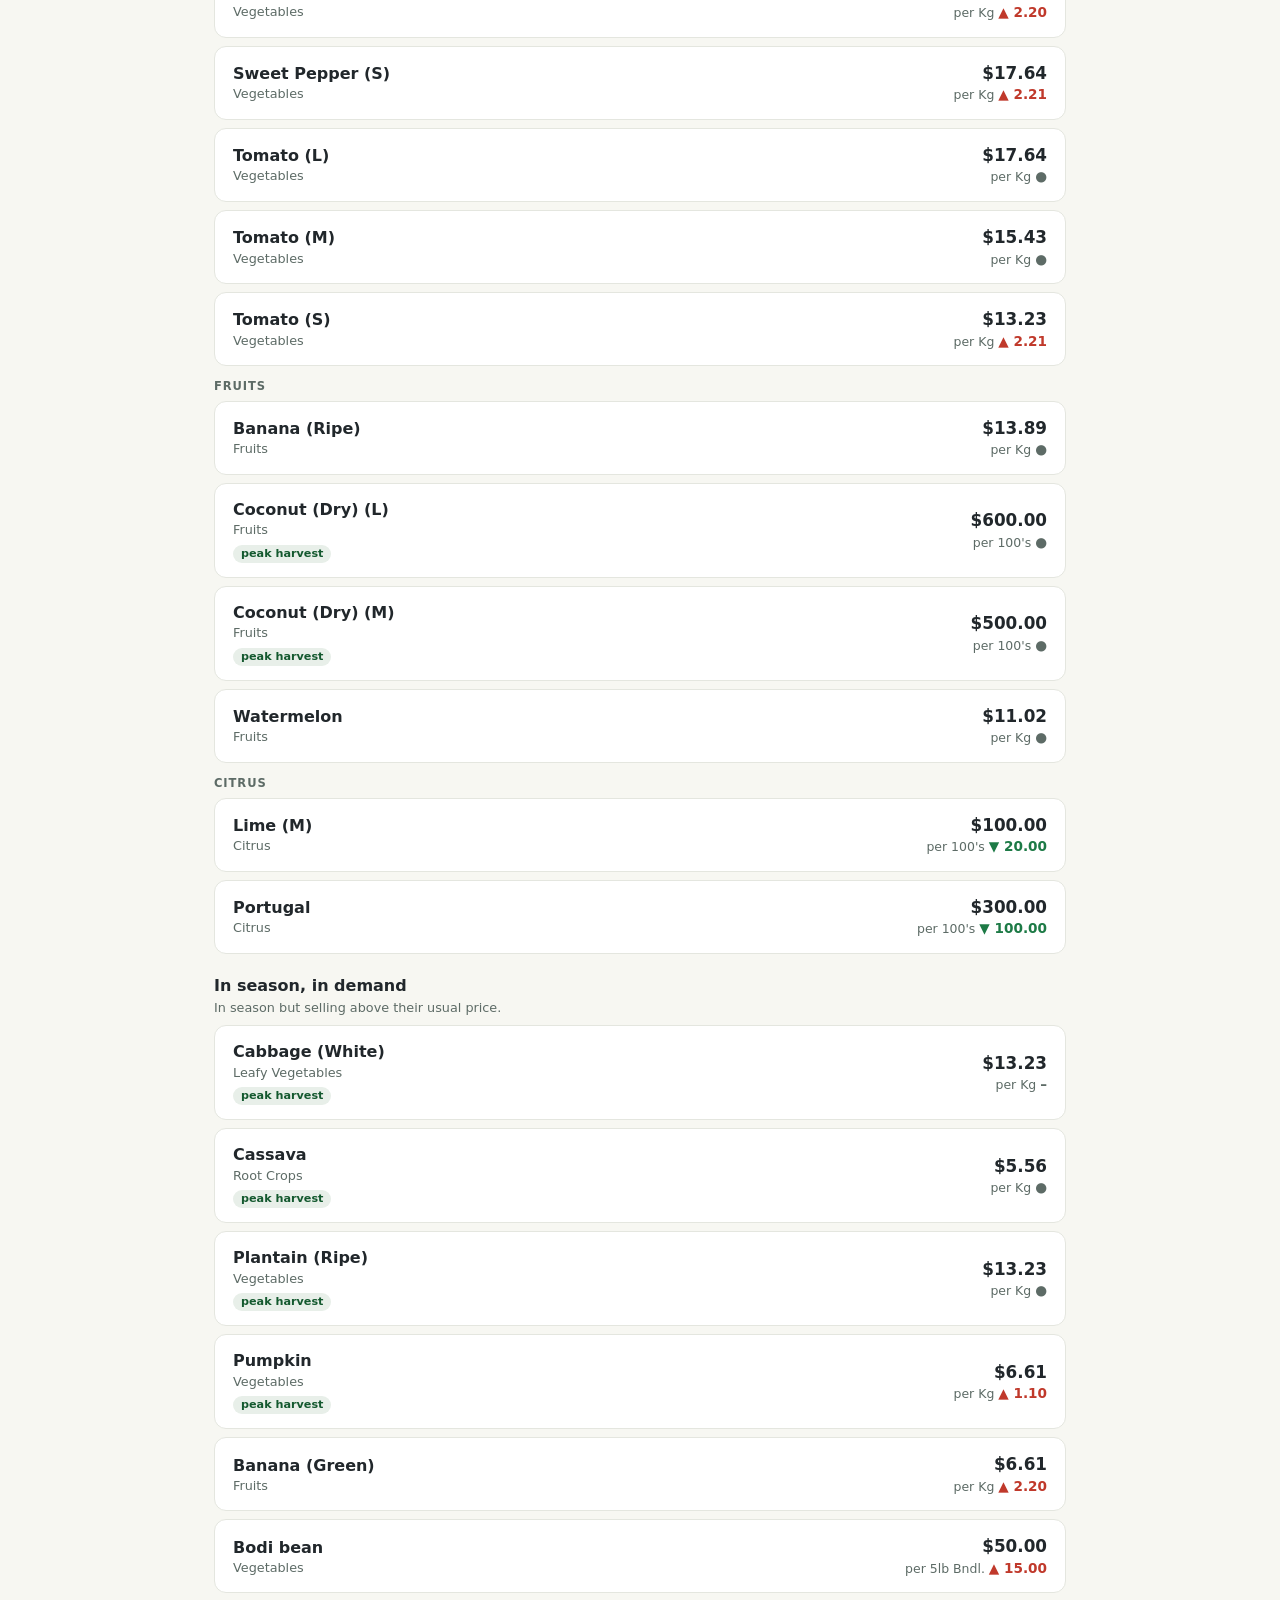
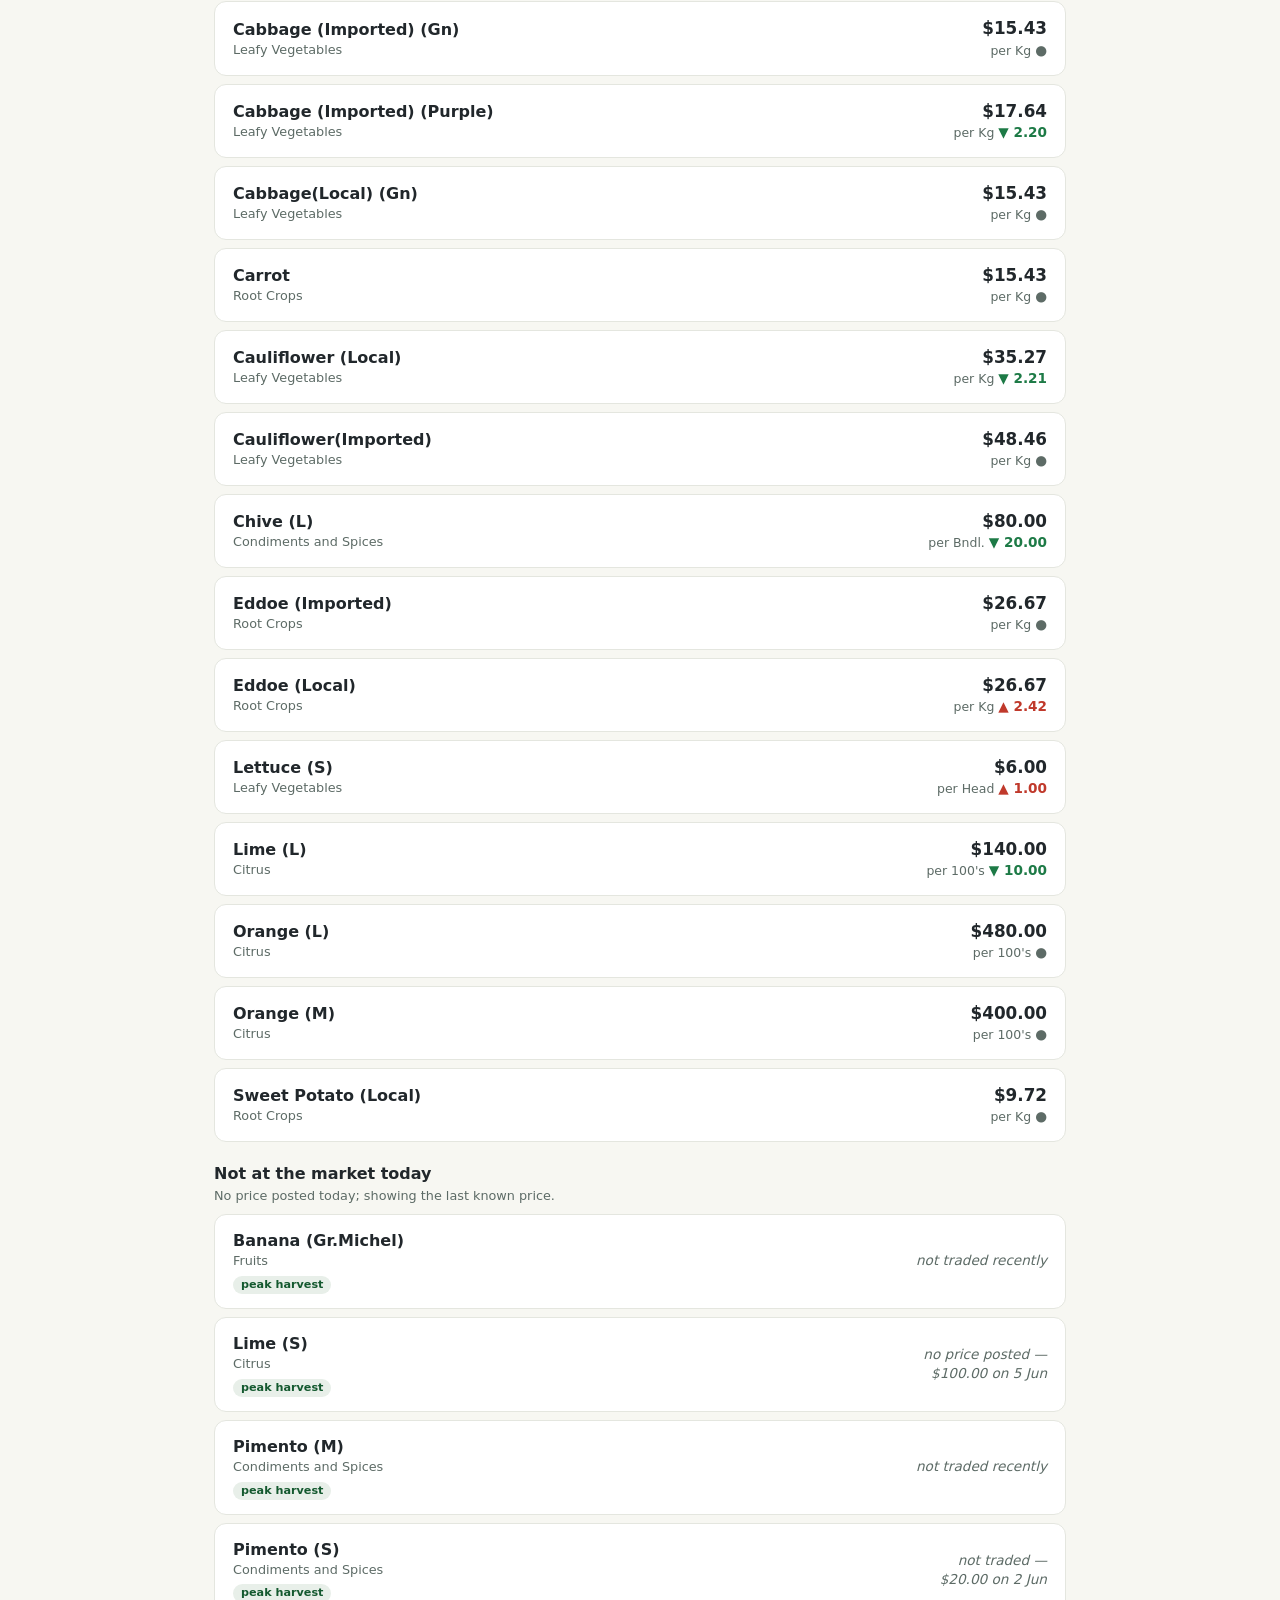
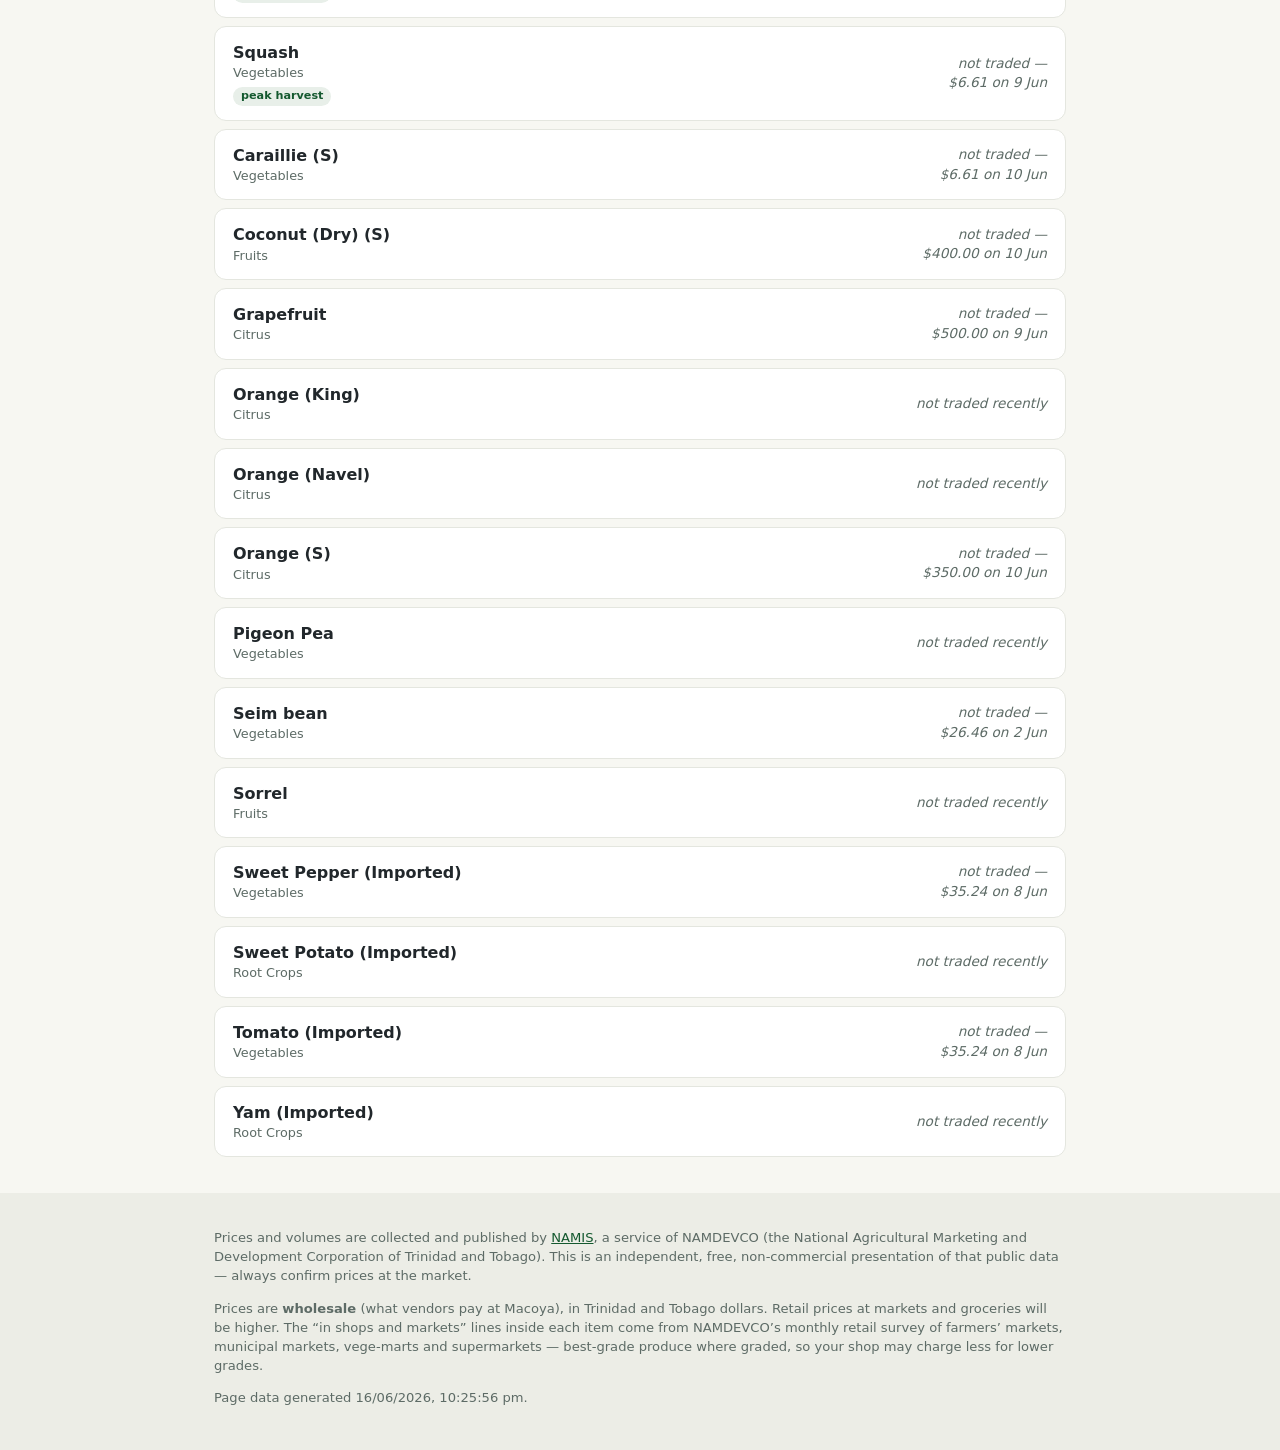
==== commit e25a1c70: "Add "Best buys" tiered view decoupling harvest from price Replace the flat list with curated deal ti" ====
--- a/site/index.html
+++ b/site/index.html
@@ -50,6 +50,15 @@
     </div>
   </div>
 
+  <div class="view-row">
+    <span id="view-label">Show:</span>
+    <div class="view-toggle" role="group" aria-labelledby="view-label">
+      <button type="button" id="view-tiers" aria-pressed="true">Best buys</button>
+      <button type="button" id="view-type" aria-pressed="false">By type</button>
+      <button type="button" id="view-az" aria-pressed="false">A–Z</button>
+    </div>
+  </div>
+
   <p class="legend">
     <span class="chg up">▲</span> costlier than last market day
     &nbsp;·&nbsp; <span class="chg down">▼</span> cheaper
--- a/site/css/style.css
+++ b/site/css/style.css
@@ -141,12 +141,63 @@
   box-shadow: inset 0 0 0 4px #fff;
 }
 
+/* ---------- "Show" view toggle (matches the unit toggle) ---------- */
+.view-row {
+  display: flex;
+  align-items: center;
+  gap: 8px;
+  margin: 8px 0 0;
+  color: var(--ink-soft);
+  font-size: 0.8rem;
+}
+.view-toggle {
+  display: flex;
+  border: 1px solid var(--line);
+  border-radius: 8px;
+  overflow: hidden;
+}
+.view-toggle button {
+  border: 0;
+  background: var(--card);
+  padding: 4px 12px;
+  font-size: 0.8rem;
+  font-weight: 600;
+  color: var(--ink-soft);
+  cursor: pointer;
+}
+.view-toggle button[aria-pressed="true"] { background: var(--green); color: #fff; }
+.view-toggle button:focus-visible {
+  outline: 2px solid var(--green);
+  outline-offset: -2px;
+  box-shadow: inset 0 0 0 4px #fff;
+}
+
 .legend { color: var(--ink-soft); font-size: 0.8rem; margin: 4px 0 10px; }
 
 /* ---------- commodity list ---------- */
 .category-head {
   margin: 18px 0 8px;
   font-size: 0.8rem;
+  font-weight: 700;
+  text-transform: uppercase;
+  letter-spacing: 0.08em;
+  color: var(--ink-soft);
+}
+
+/* "Best buys" tier headings: a bold title with a one-line plain-English
+   rule beneath, so a reshuffled list reads as deliberate. */
+.tier-head { margin: 20px 0 8px; }
+.tier-head h2 {
+  margin: 0;
+  font-size: 1rem;
+  font-weight: 700;
+  color: var(--ink);
+}
+.tier-head p { margin: 2px 0 0; font-size: 0.8rem; color: var(--ink-soft); }
+/* Produce-type sub-headers inside the "In season now" tier. */
+.subcat-head {
+  margin: 12px 0 6px;
+  font-size: 0.72rem;
   font-weight: 700;
   text-transform: uppercase;
   letter-spacing: 0.08em;
@@ -203,6 +254,20 @@
 }
 .level.low { background: #e3f2e8; color: var(--green-dark); }
 .level.high { background: #fbe9e7; color: #8c2d22; }
+
+/* "peak harvest" tag in the name column. Neutral chip palette (not the
+   price pills' green/red): it marks abundance/availability, a volume fact,
+   not a cheap/dear price signal. */
+.tag-peak {
+  display: inline-block;
+  margin-top: 4px;
+  padding: 1px 8px;
+  border-radius: 999px;
+  font-size: 0.7rem;
+  font-weight: 700;
+  background: var(--chip-bg);
+  color: var(--green-dark);
+}
 
 /* ---------- expanded detail ---------- */
 .detail { border-top: 1px solid var(--line); padding: 12px 14px; }
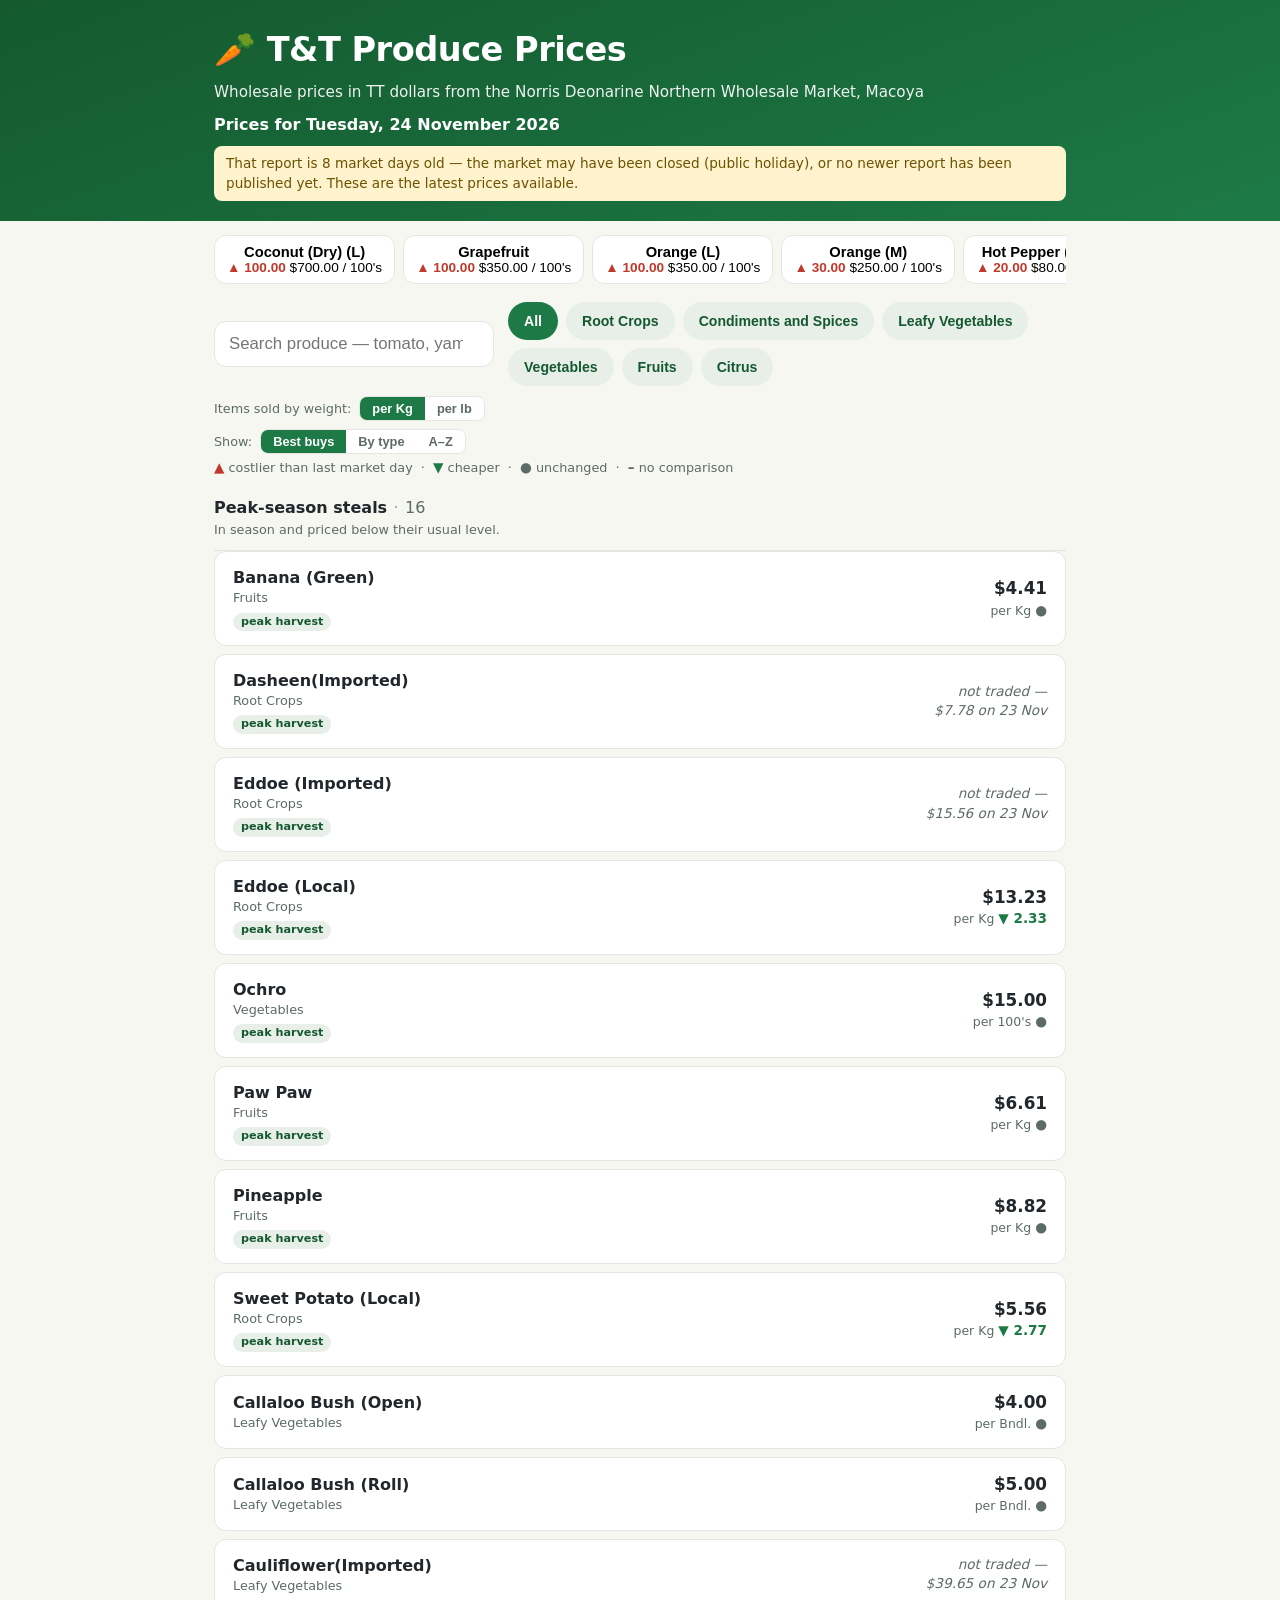
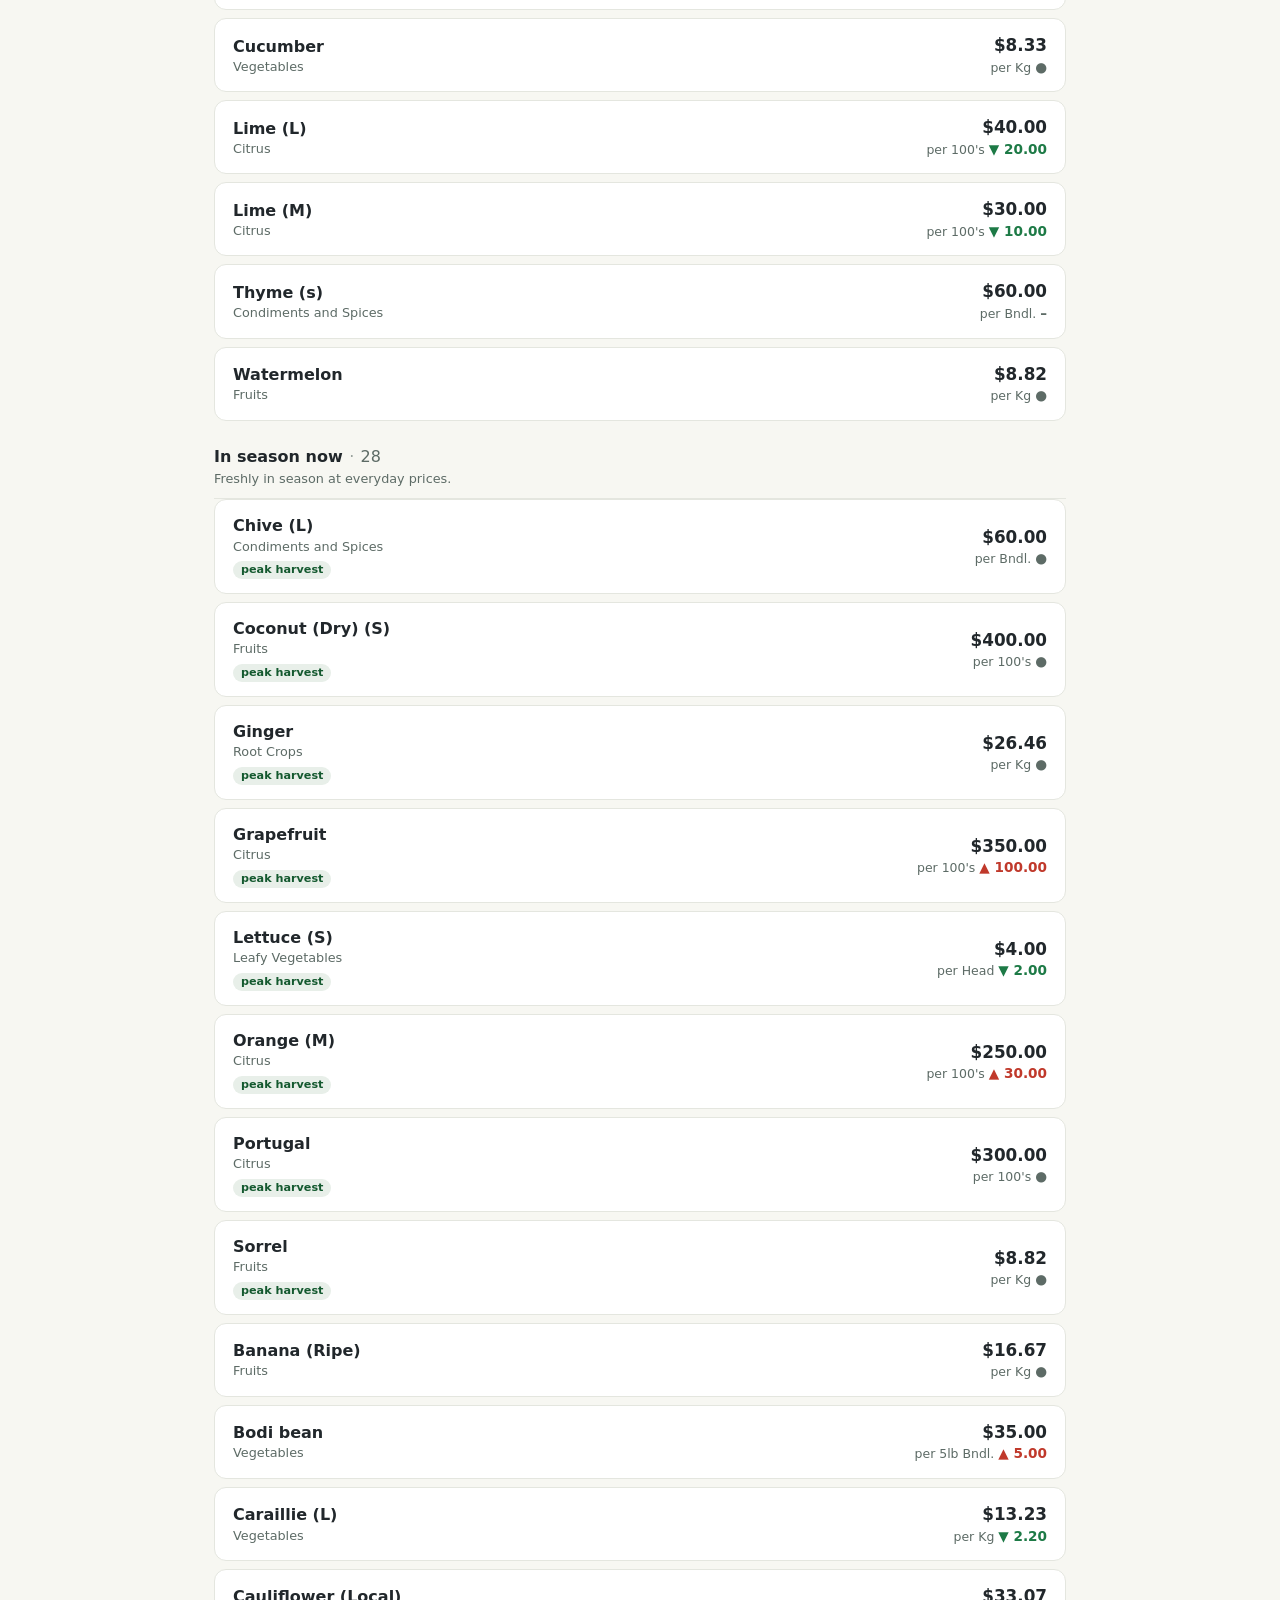
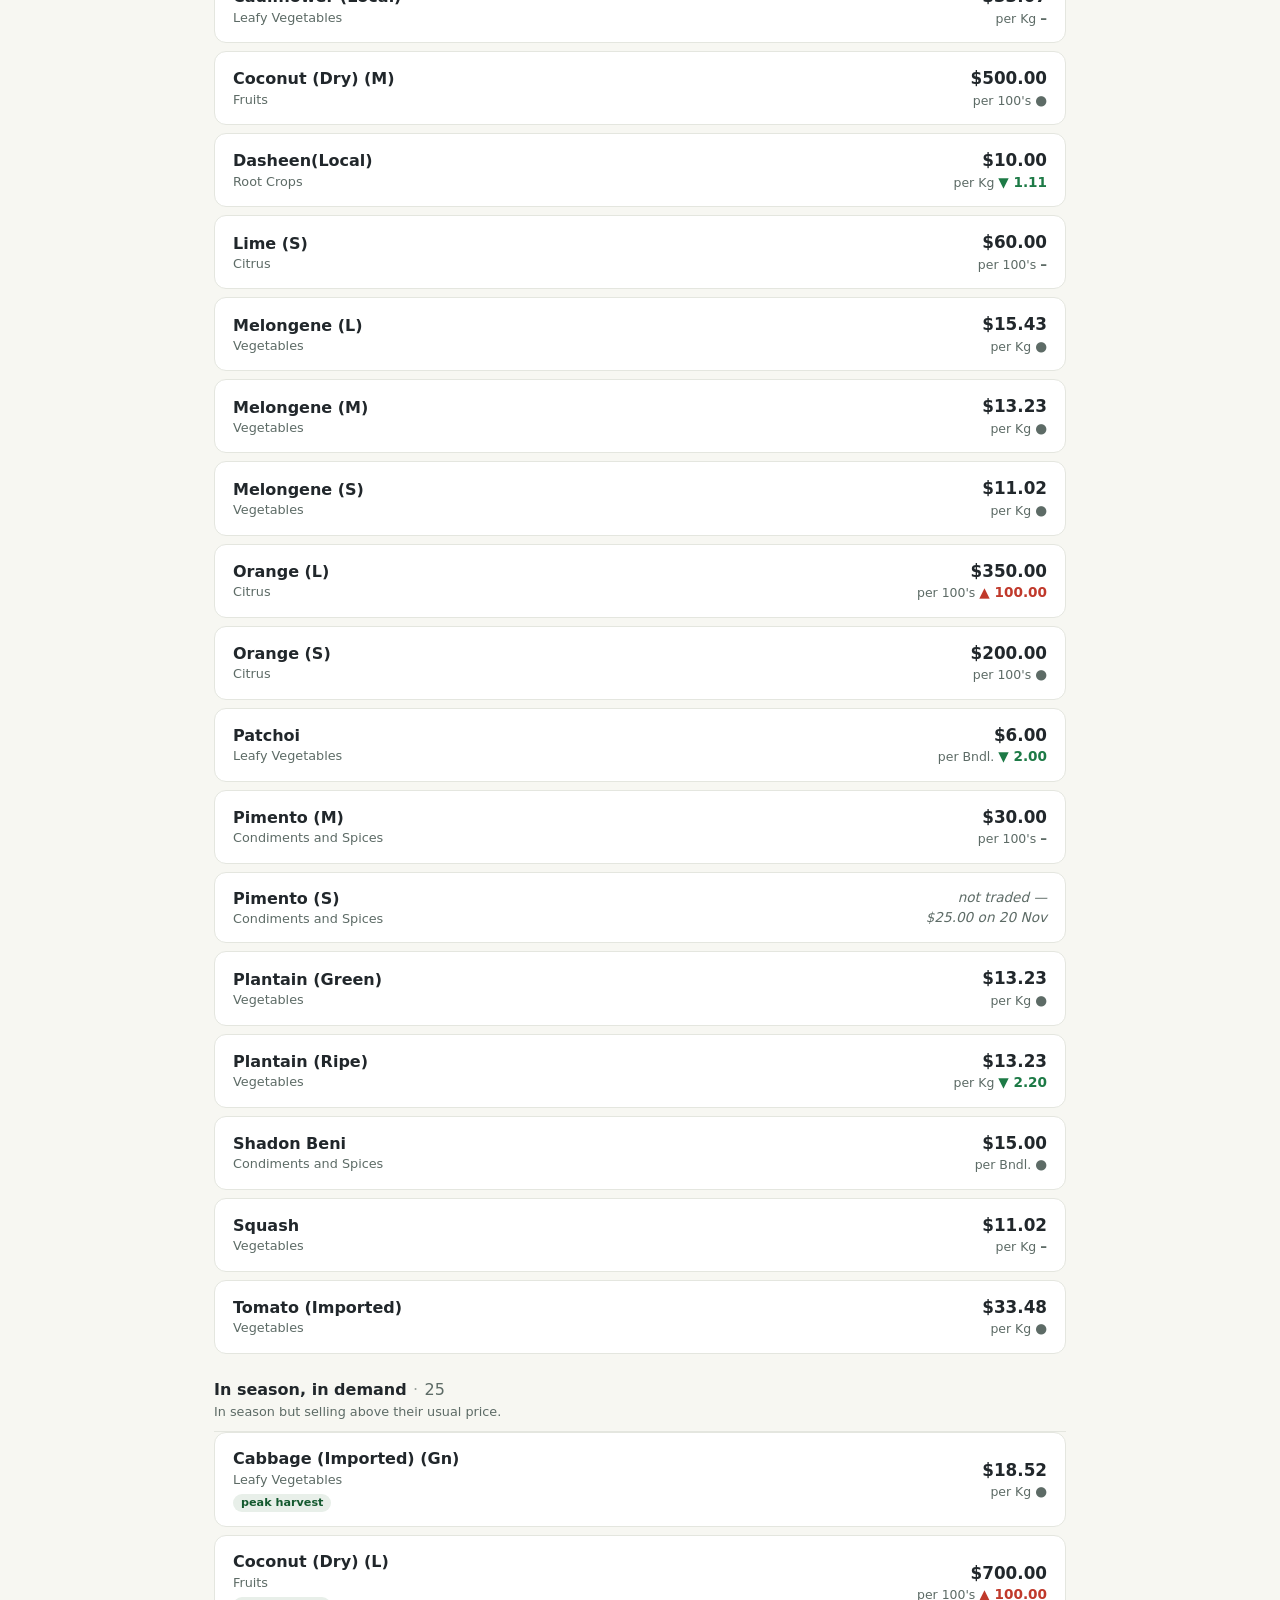
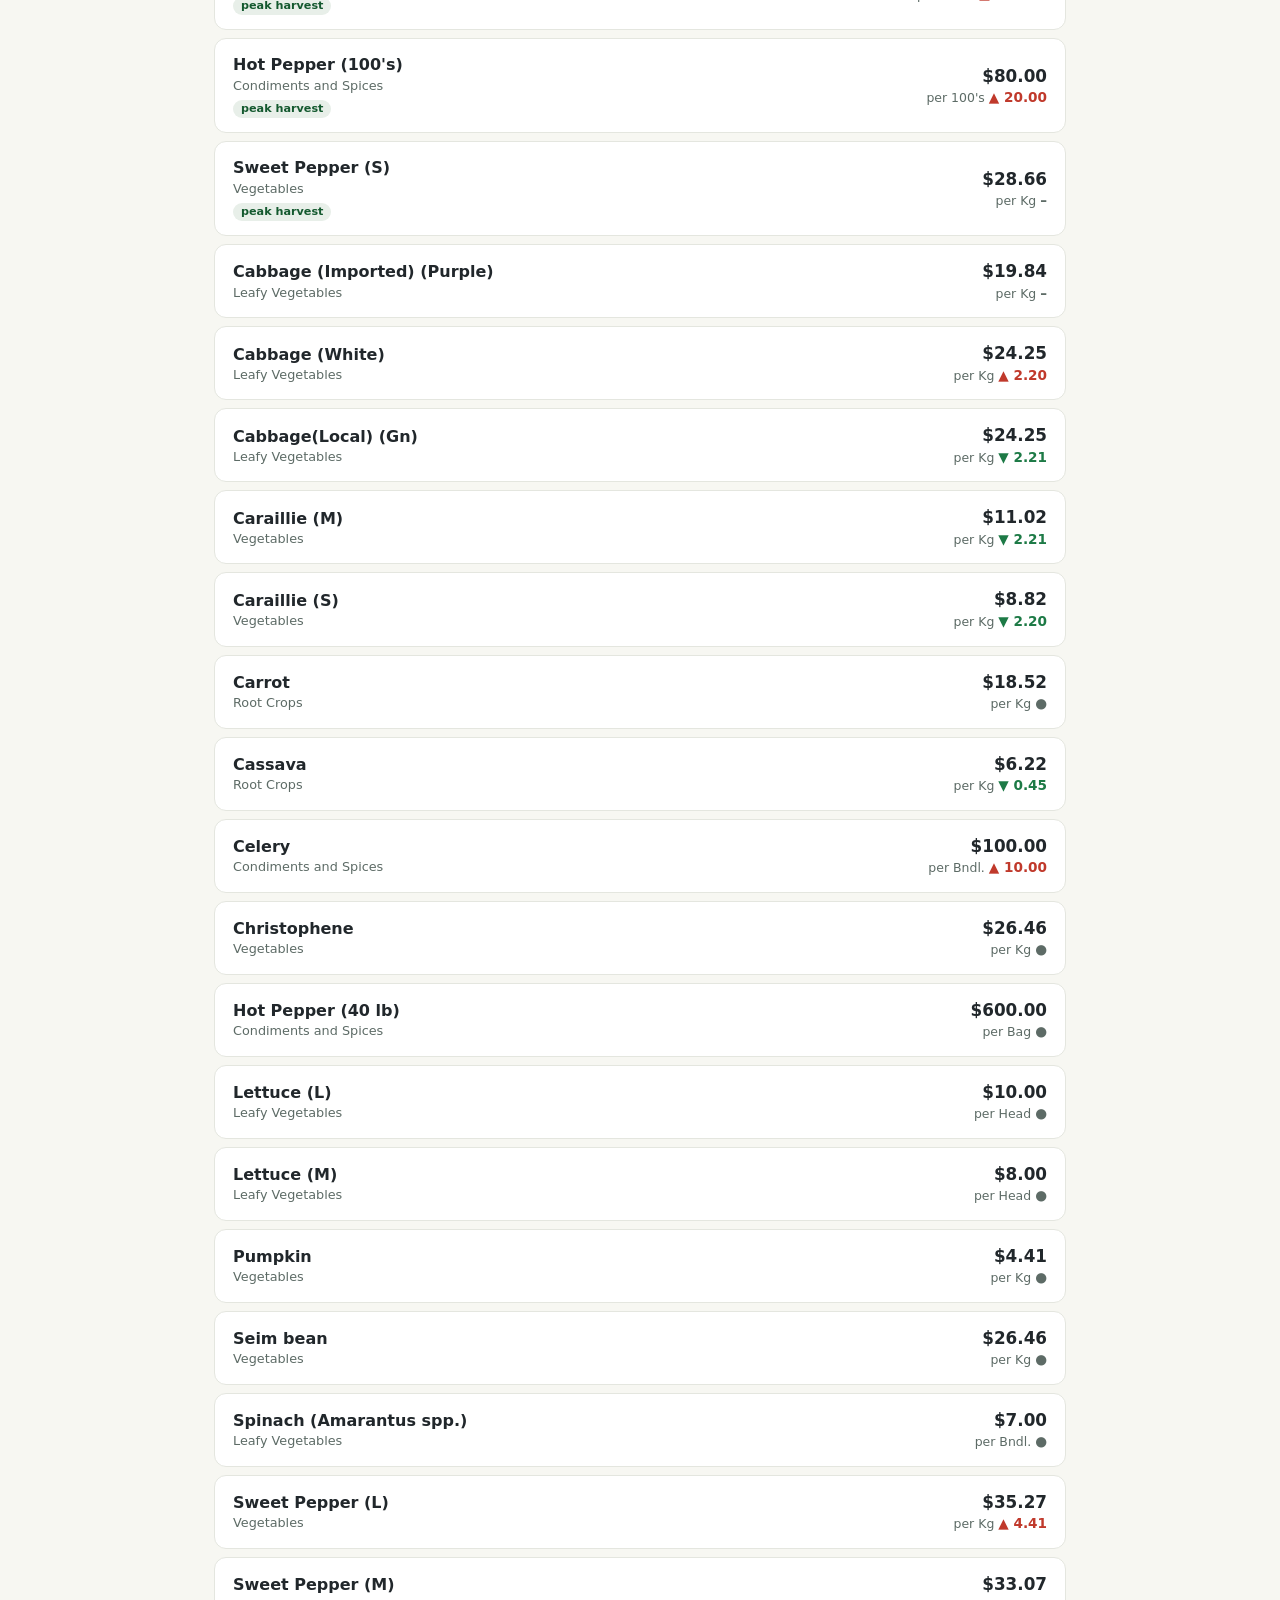
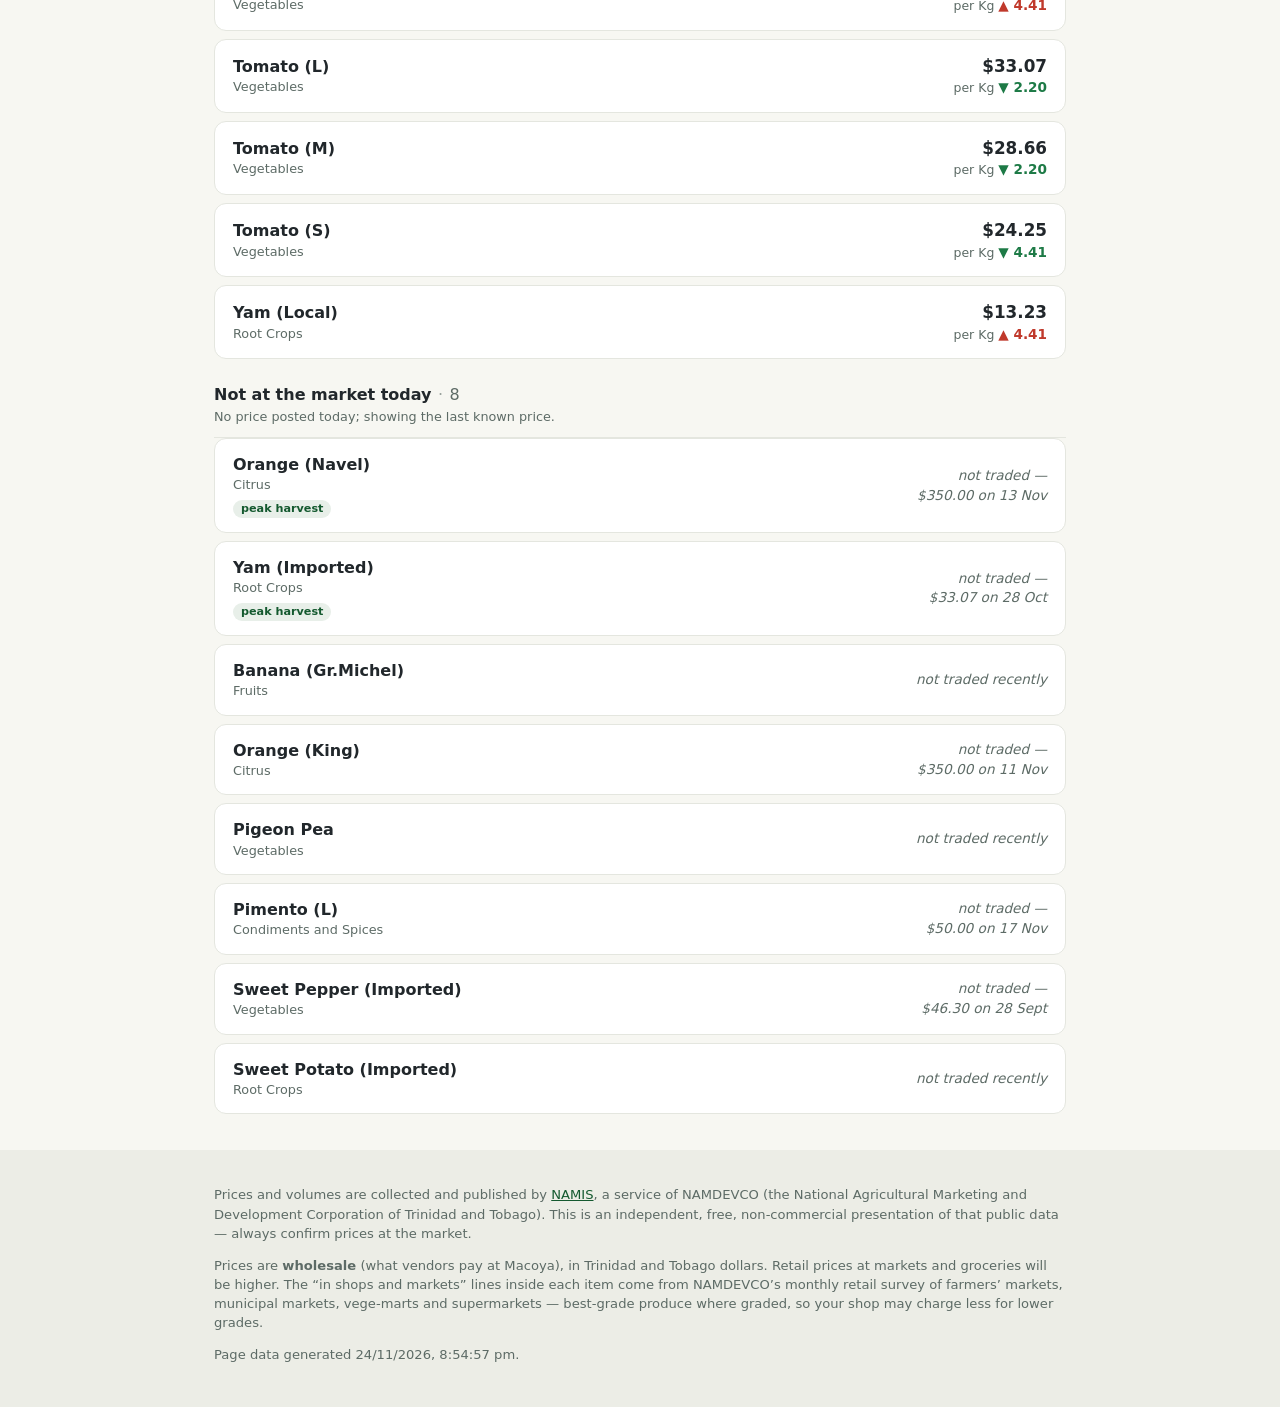
==== commit b756f8c3: "Add Cloudflare Web Analytics" ====
--- a/site/index.html
+++ b/site/index.html
@@ -88,5 +88,8 @@
   </div>
 </footer>
 
+<!-- Cloudflare Web Analytics -->
+<script type="module" src="https://static.cloudflareinsights.com/beacon.min.js"
+        data-cf-beacon='{"token": "700df679e6864dafa874e66d24a9a678"}'></script>
 </body>
 </html>
--- a/site/css/style.css
+++ b/site/css/style.css
@@ -175,8 +175,27 @@
 .legend { color: var(--ink-soft); font-size: 0.8rem; margin: 4px 0 10px; }
 
 /* ---------- commodity list ---------- */
+/* Each "Best buys" tier / "By type" category is its own <section> so its
+   heading can pin while you scroll that section and then hand off to the
+   next. A flat list of sticky siblings would instead pile up at one top edge. */
+.section { margin-top: 16px; }
+.section:first-child { margin-top: 6px; }
+
+/* Section headings stay in view while you scroll their items, pinned just
+   below the sticky search bar (--stick-top tracks its measured height). The
+   opaque background + hairline are what let the white item cards scroll
+   cleanly underneath; z-index sits below the search bar (5), above items. */
+.category-head,
+.tier-head {
+  position: sticky;
+  top: var(--stick-top, 96px);
+  z-index: 3;
+  margin: 0;
+  background: var(--bg);
+  border-bottom: 1px solid var(--line);
+}
 .category-head {
-  margin: 18px 0 8px;
+  padding: 6px 0 8px;
   font-size: 0.8rem;
   font-weight: 700;
   text-transform: uppercase;
@@ -186,7 +205,7 @@
 
 /* "Best buys" tier headings: a bold title with a one-line plain-English
    rule beneath, so a reshuffled list reads as deliberate. */
-.tier-head { margin: 20px 0 8px; }
+.tier-head { padding: 8px 0 10px; }
 .tier-head h2 {
   margin: 0;
   font-size: 1rem;
@@ -194,15 +213,16 @@
   color: var(--ink);
 }
 .tier-head p { margin: 2px 0 0; font-size: 0.8rem; color: var(--ink-soft); }
-/* Produce-type sub-headers inside the "In season now" tier. */
-.subcat-head {
-  margin: 12px 0 6px;
-  font-size: 0.72rem;
-  font-weight: 700;
-  text-transform: uppercase;
-  letter-spacing: 0.08em;
-  color: var(--ink-soft);
-}
+
+/* The item count beside each heading — a quiet size cue that never competes
+   with the heading. Resets the category heading's caps/tracking for digits. */
+.count {
+  font-weight: 400;
+  color: var(--ink-soft);
+  text-transform: none;
+  letter-spacing: 0;
+}
+.count::before { content: "·"; margin: 0 0.4em; opacity: 0.6; }
 
 .item {
   background: var(--card);
@@ -210,8 +230,11 @@
   border-radius: var(--radius);
   margin-bottom: 8px;
   overflow: hidden;
-  scroll-margin-top: 80px; /* keep rows clear of the sticky search bar
-                              when the movers strip scrolls to them */
+  /* Keep a revealed row (movers tap, #hash share link) clear of BOTH the
+     sticky search bar and the section heading pinned beneath it — the
+     allowance covers a two-line "Best buys" tier heading (title + blurb),
+     the tallest of the pinned headings. */
+  scroll-margin-top: calc(var(--stick-top, 96px) + 72px);
 }
 .item-row {
   display: flex;
